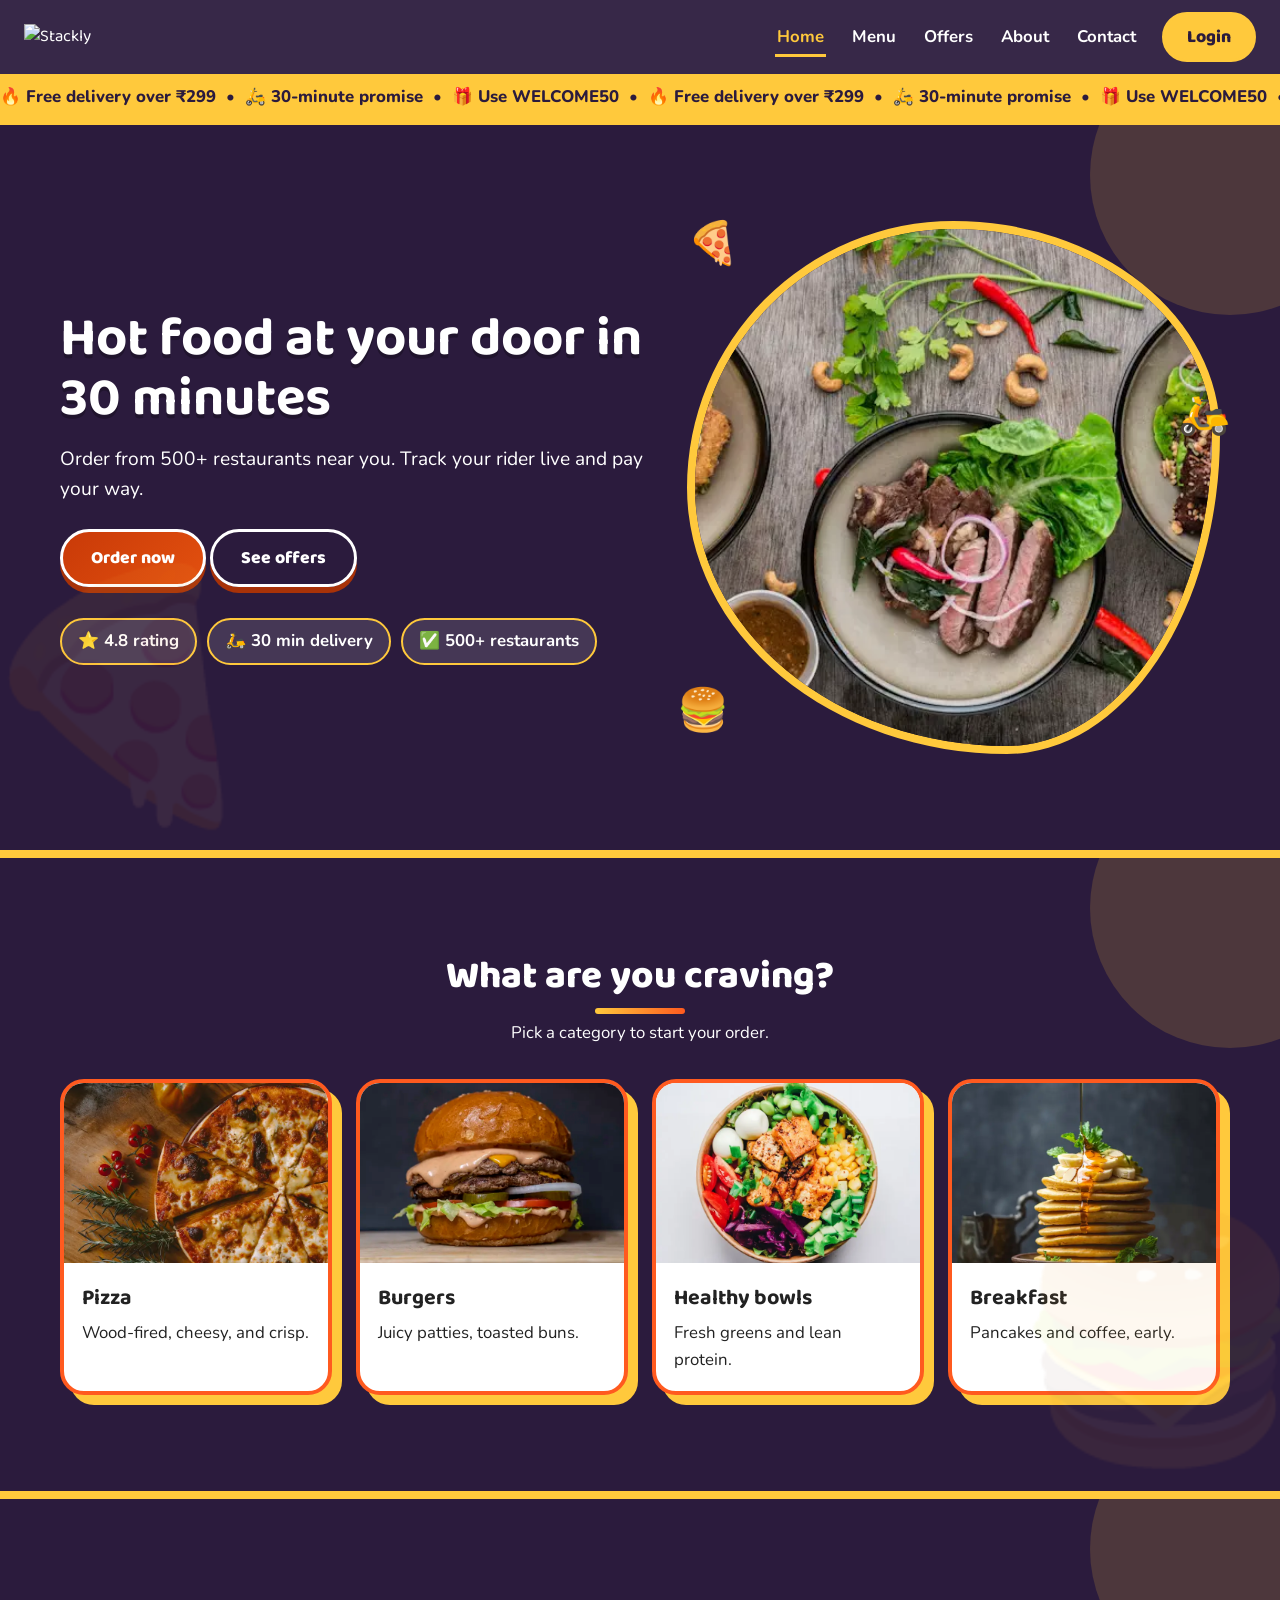
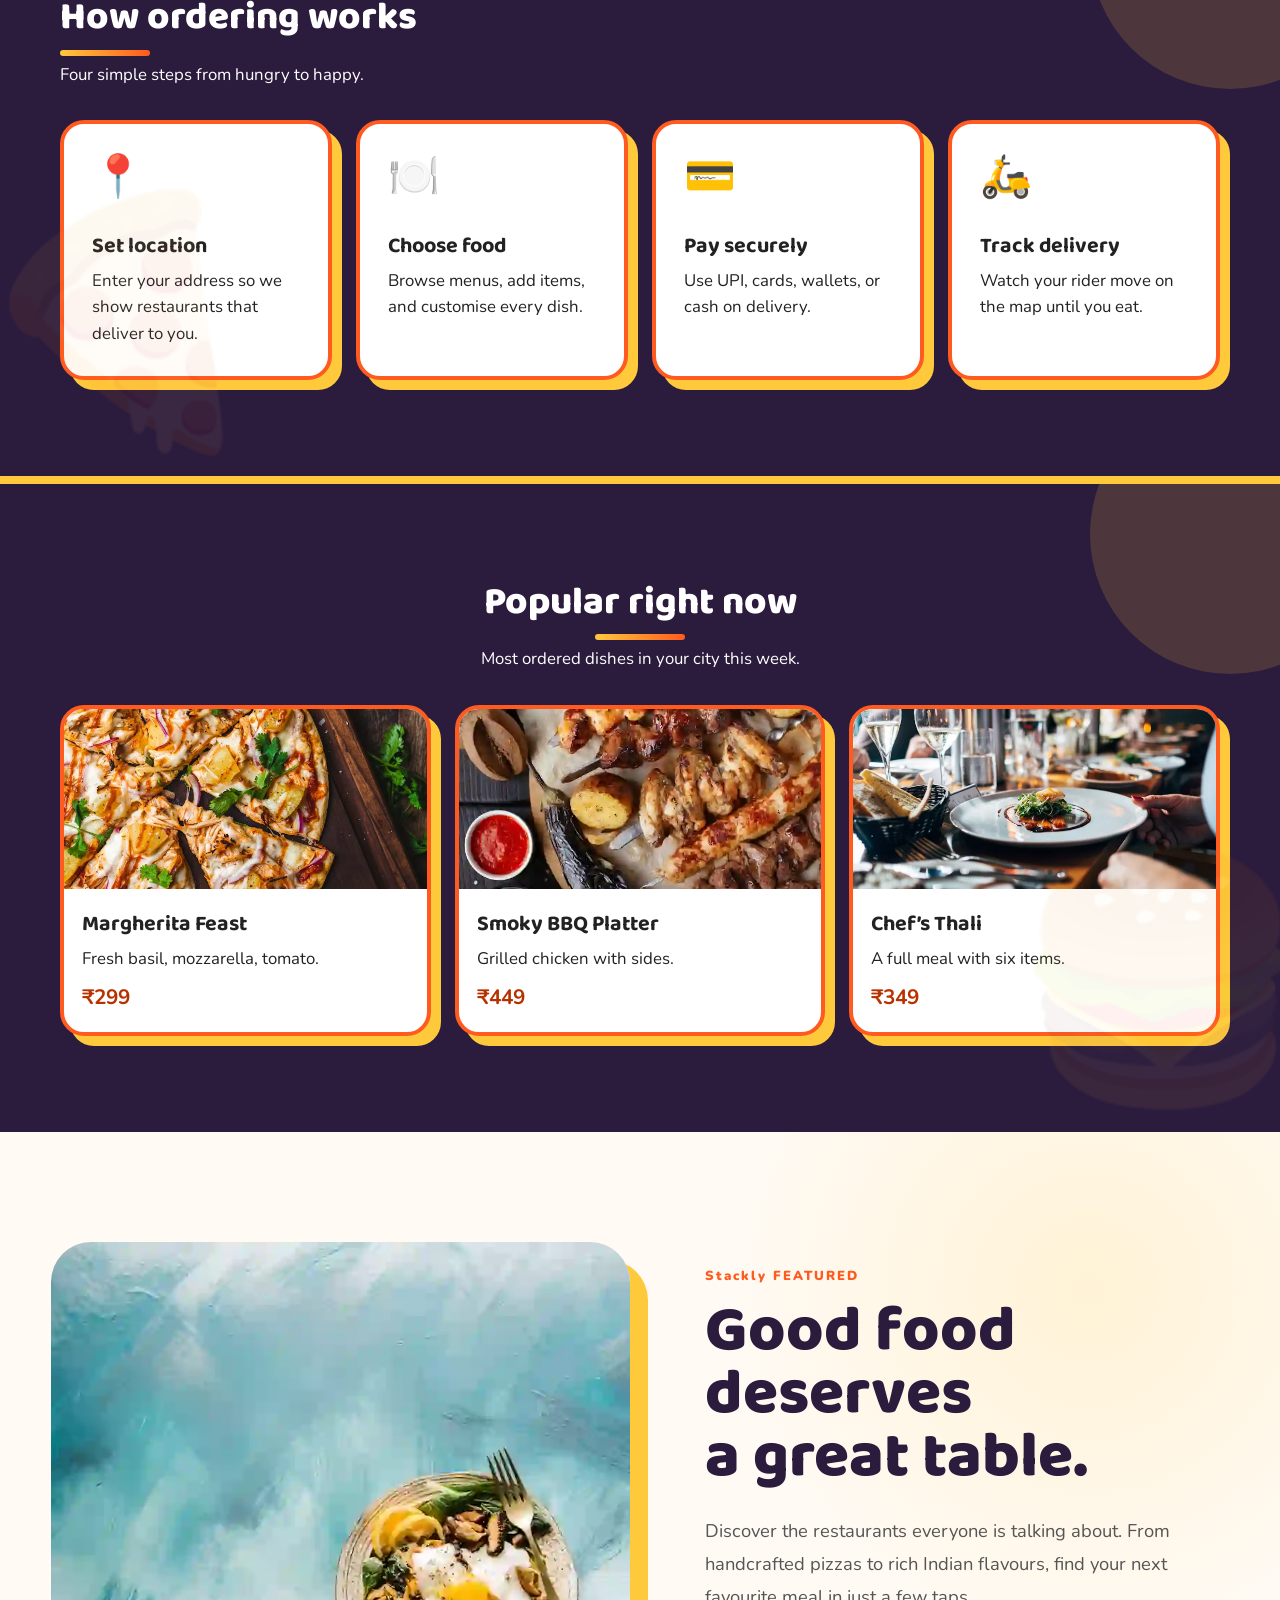
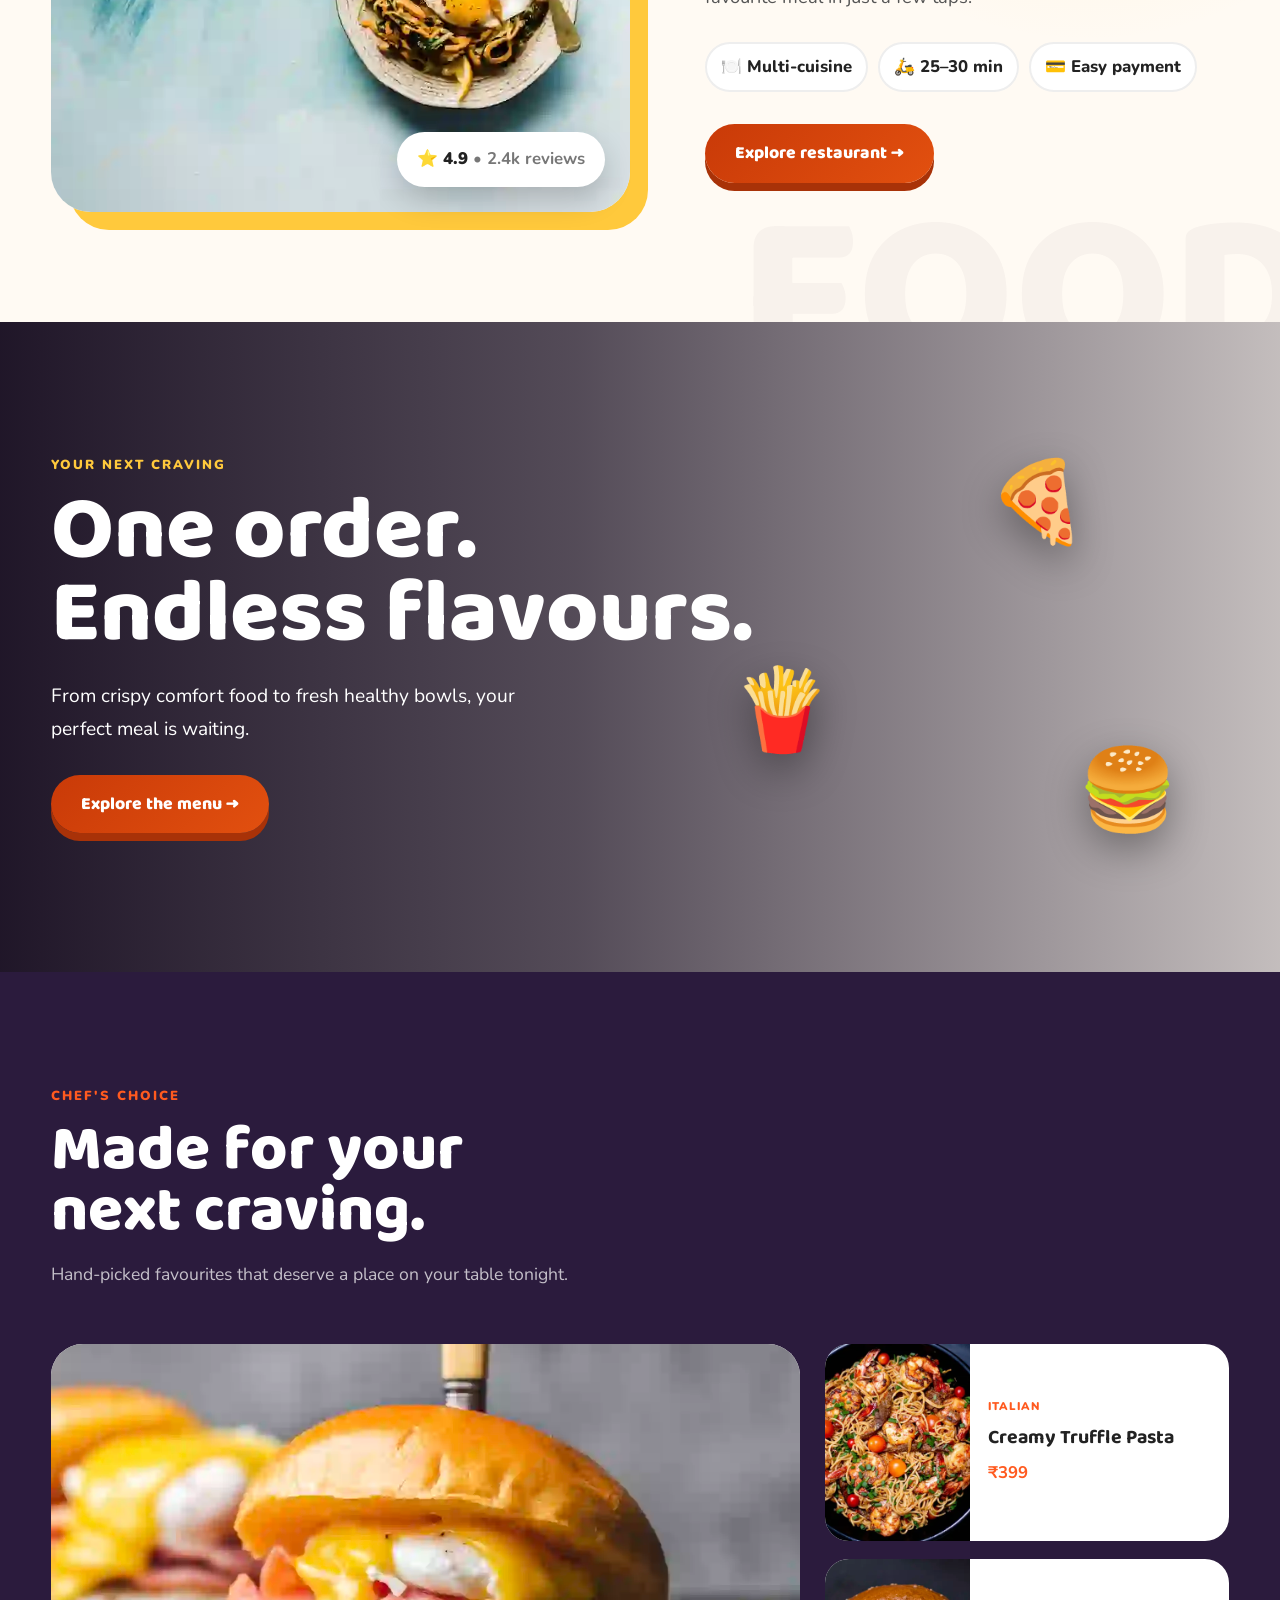
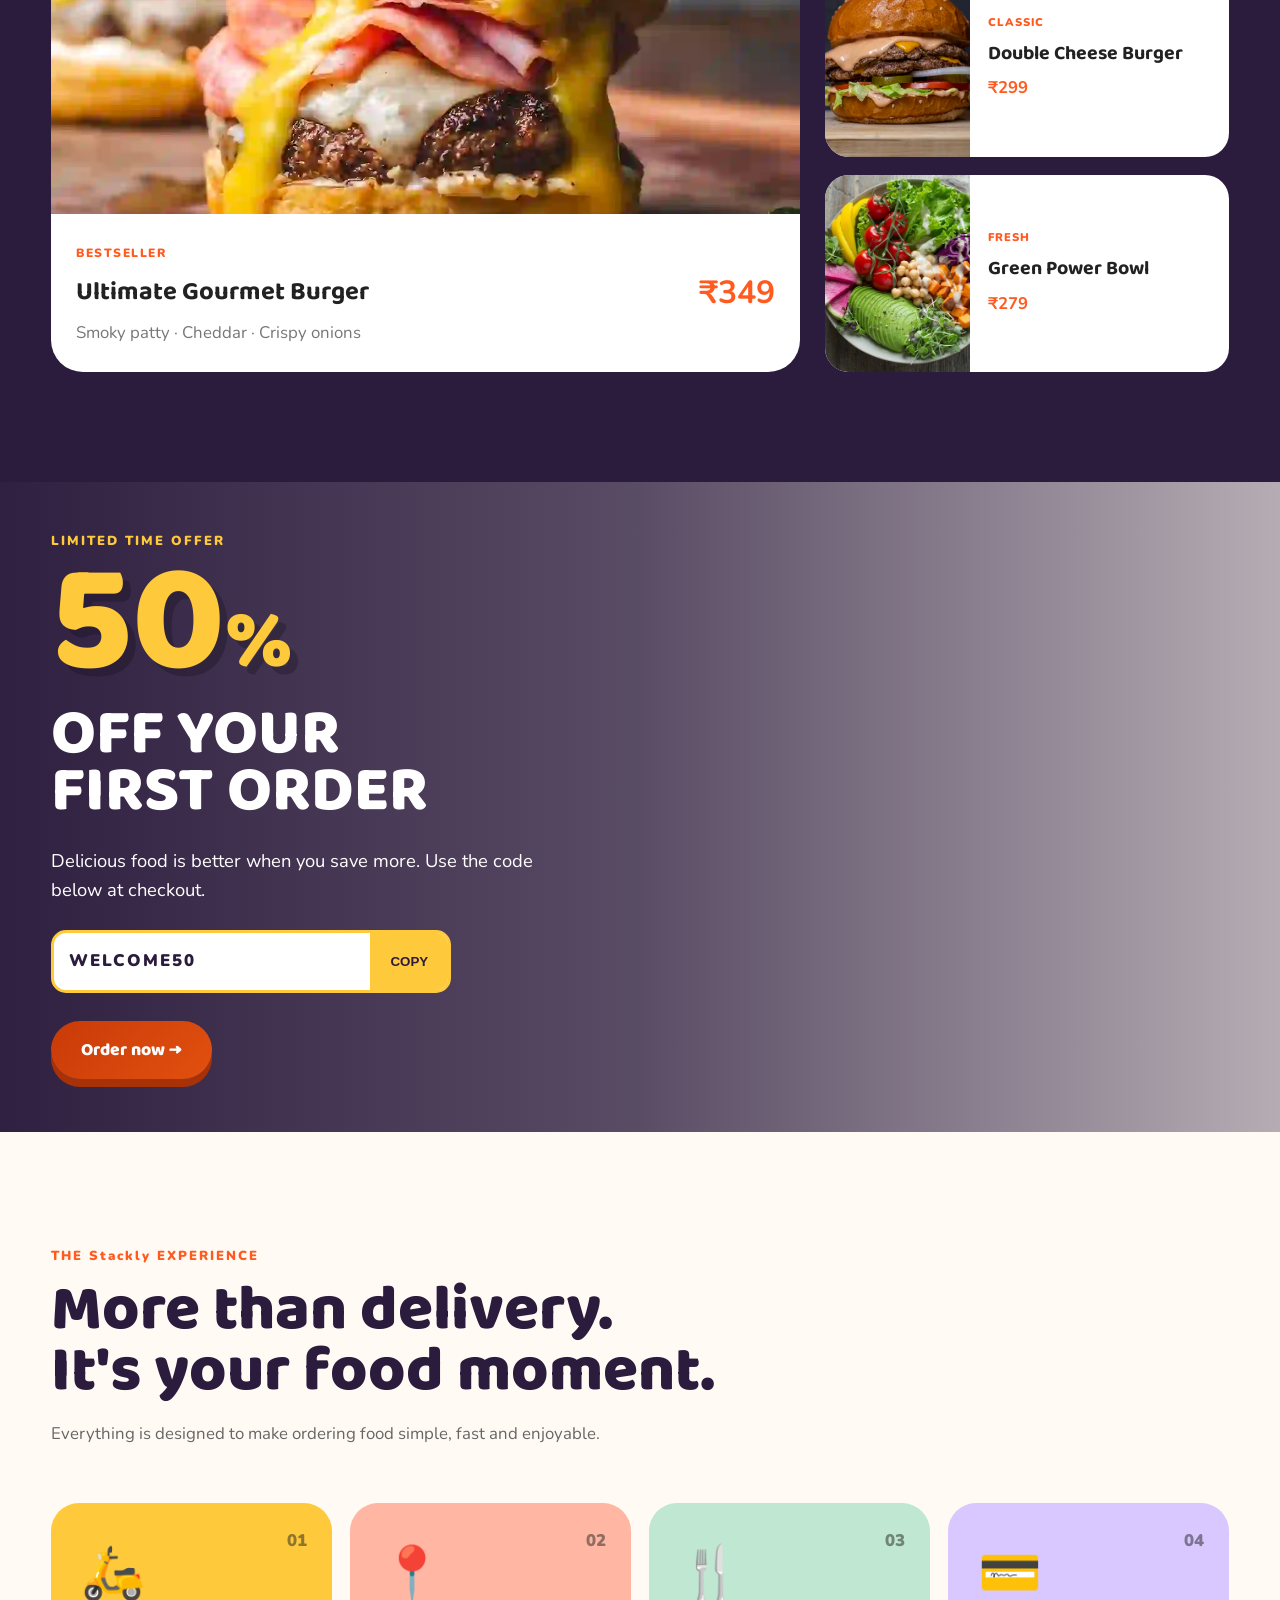
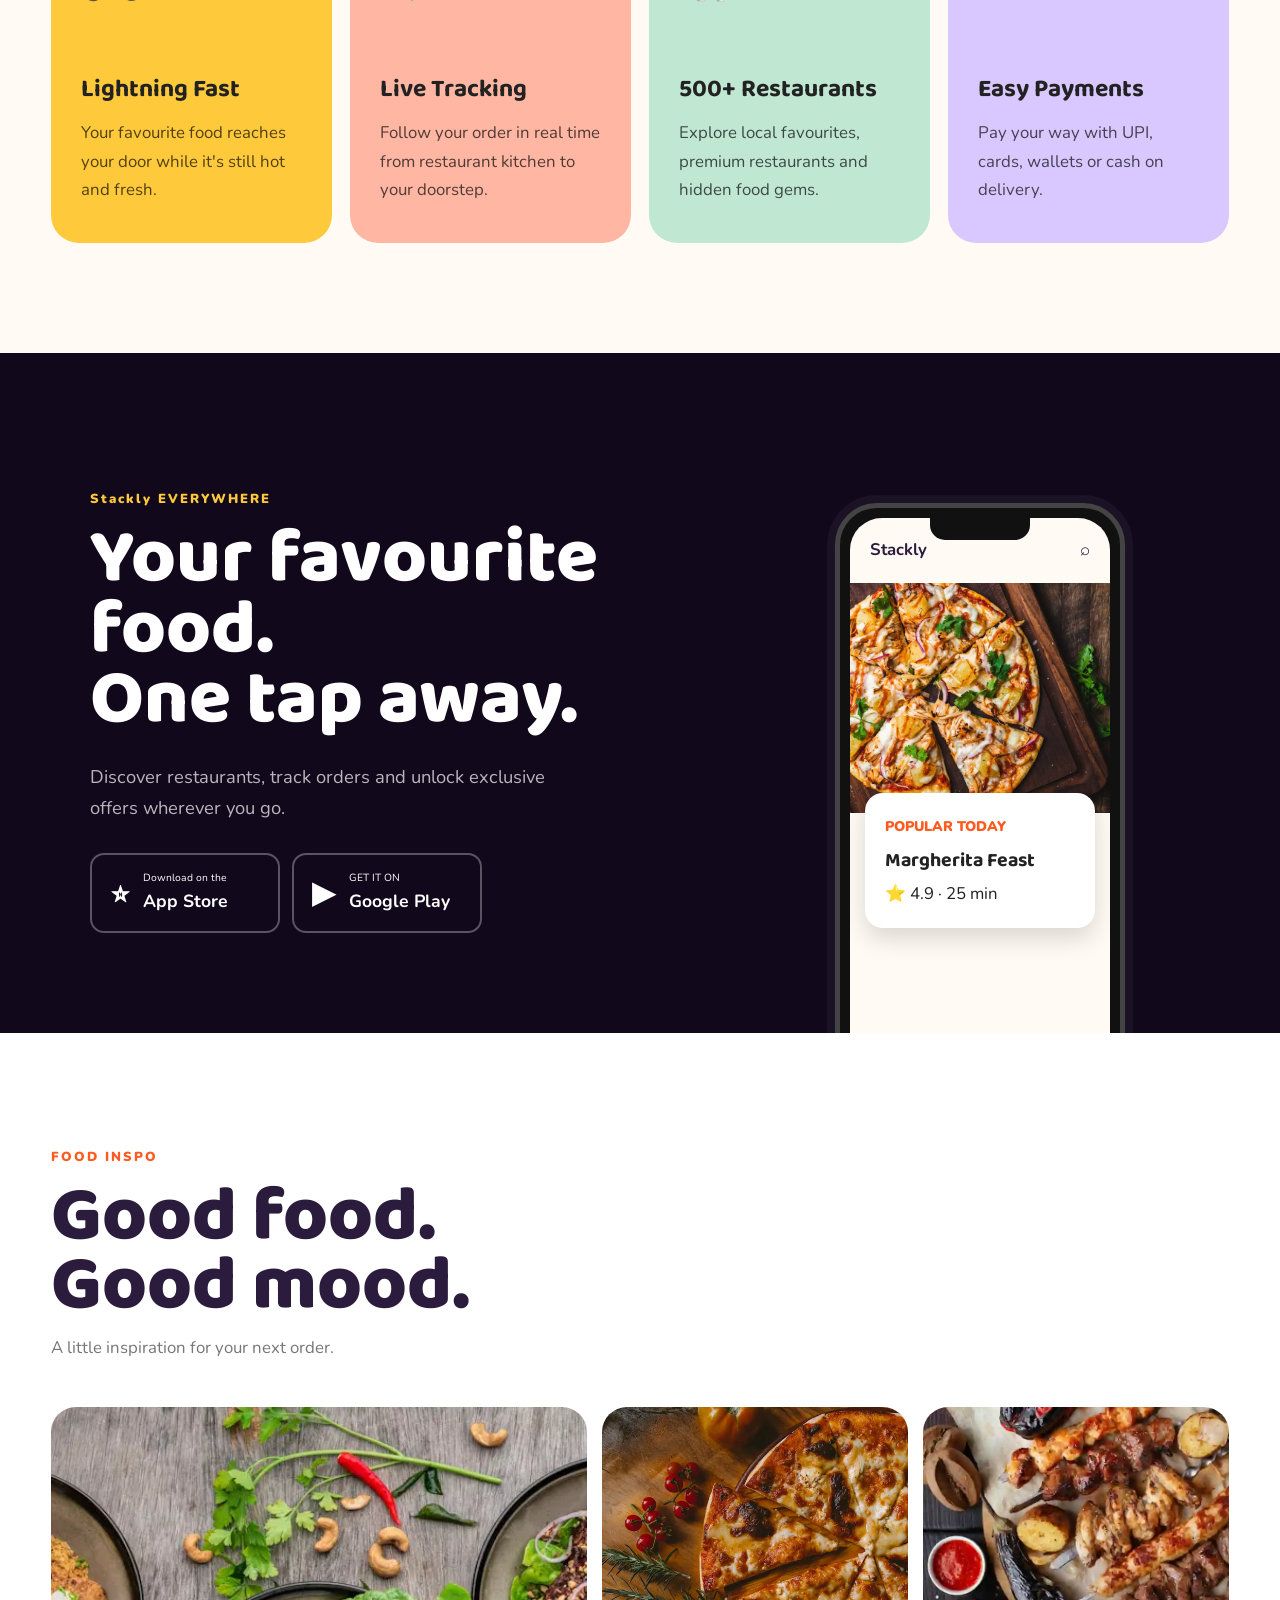
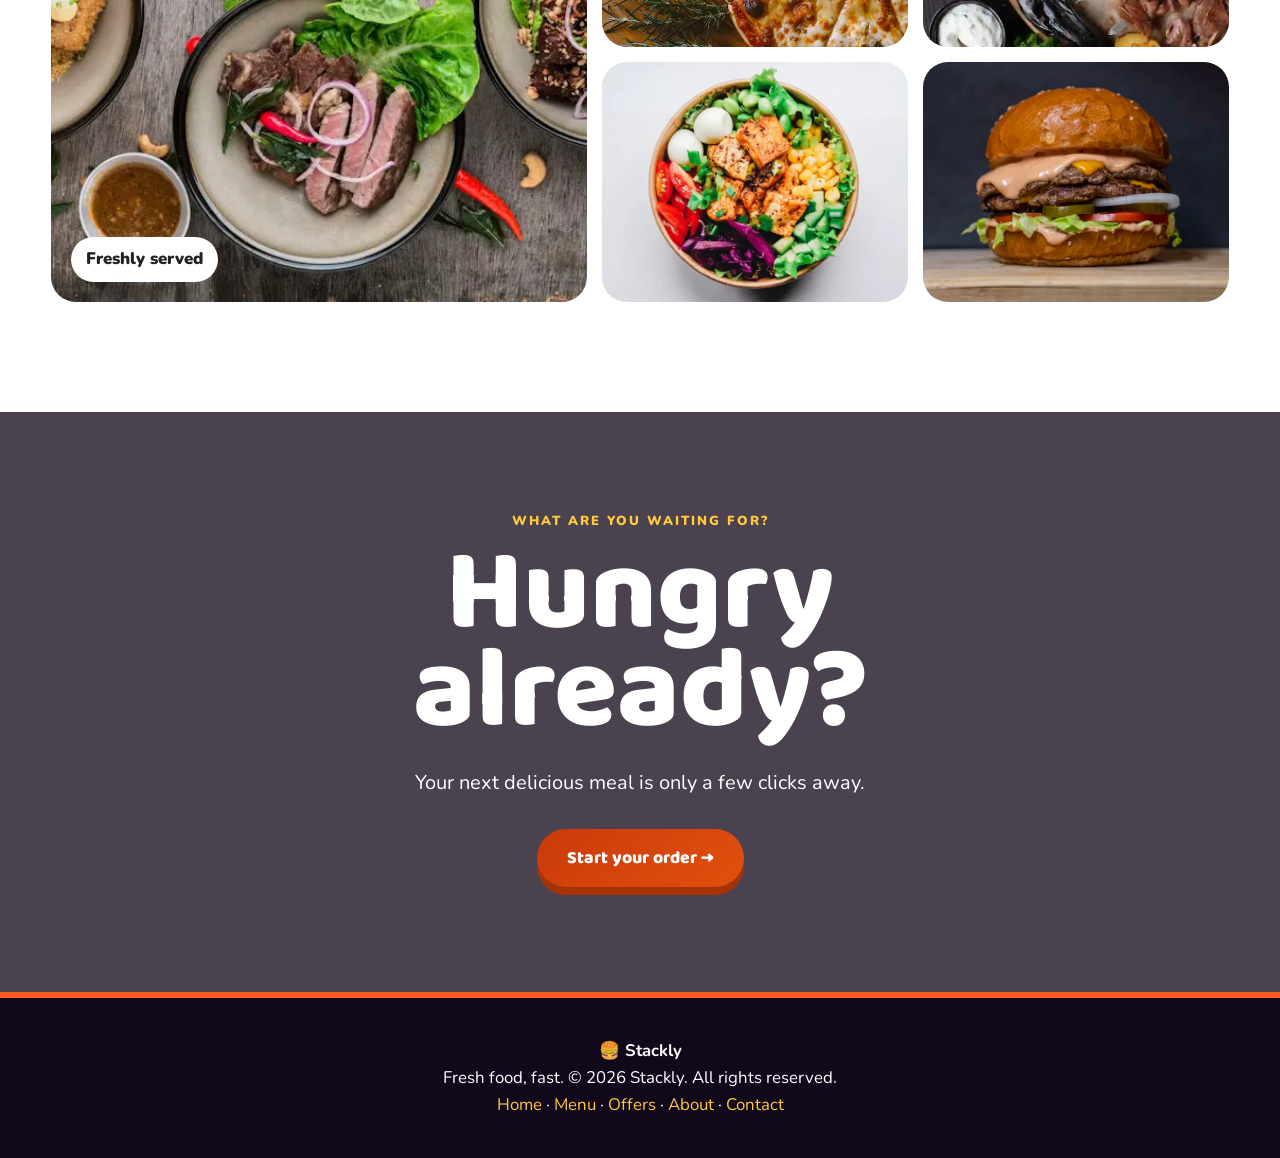
==== index.html @ 9a642a22 "first commit" ====
<!doctype html>
<html lang="en">
  <head>
    <meta charset="UTF-8" />
    <meta name="viewport" content="width=device-width,initial-scale=1" />
    <title>Stackly | Home</title>
    <link rel="preconnect" href="https://fonts.googleapis.com" />
    <link
      href="https://fonts.googleapis.com/css2?family=Baloo+2:wght@600;800&family=Nunito:wght@400;700&display=swap"
      rel="stylesheet"
    />
    <link rel="stylesheet" href="css/common.css" />
    <link rel="stylesheet" href="css/index.css" />
  </head>
  <body class="pg-index">
    <header class="hd">
      <a class="logo" href="index.html">
        <img src="images/logo.png" alt="Stackly">
      </a>
      <button class="burger" aria-label="Menu"><i></i><i></i><i></i></button>
      <nav class="nav">
        <ul>
          <li><a href="index.html" class="cur">Home</a></li>
          <li><a href="menu.html">Menu</a></li>
          <li><a href="offers.html">Offers</a></li>
          <li><a href="about.html">About</a></li>
          <li><a href="contact.html">Contact</a></li>
          <li><button class="btn lg" id="loginBtn">Login</button></li>
        </ul>
      </nav>
    </header>
    <div class="marq">
      <div>
        🔥 Free delivery over ₹299 &nbsp;•&nbsp; 🛵 30-minute promise
        &nbsp;•&nbsp; 🎁 Use WELCOME50 &nbsp;•&nbsp; 🔥 Free delivery over ₹299
        &nbsp;•&nbsp; 🛵 30-minute promise &nbsp;•&nbsp; 🎁 Use WELCOME50
        &nbsp;•&nbsp;
      </div>
    </div>
    <main>
      <section class="s s1 hero">
        <div class="wrap hg">
          <div>
            <h1 class="reveal">Hot food at your door in 30 minutes</h1>
            <p class="reveal">
              Order from 500+ restaurants near you. Track your rider live and
              pay your way.
            </p>
            <a class="btn" href="error.html">Order now</a>
            <a class="btn ghost" href="error.html">See offers</a>
            <div class="chips">
              <span>⭐ 4.8 rating</span><span>🛵 30 min delivery</span
              ><span>✅ 500+ restaurants</span>
            </div>
          </div>
          <div class="himg">
            <img
              src="images/food1.webp"
              alt="hero food"
            /><span class="fl f1">🍕</span><span class="fl f2">🍔</span
            ><span class="fl f3">🛵</span>
          </div>
        </div>
      </section>
      <section class="s s2">
        <div class="wrap">
          <h2 class="reveal">What are you craving?</h2>
          <p class="sub reveal">Pick a category to start your order.</p>
          <div class="grid">
            <article class="card reveal">
              <img
                src="images/food2.webp"
                alt="Pizza"
                loading="lazy"
              />
              <div class="cb">
                <h3>Pizza</h3>
                <p>Wood-fired, cheesy, and crisp.</p>
              </div>
            </article>
            <article class="card reveal">
              <img
                src="images/food3.webp"
                alt="Burgers"
                loading="lazy"
              />
              <div class="cb">
                <h3>Burgers</h3>
                <p>Juicy patties, toasted buns.</p>
              </div>
            </article>
            <article class="card reveal">
              <img
                src="images/food4.webp"
                alt="Healthy bowls"
                loading="lazy"
              />
              <div class="cb">
                <h3>Healthy bowls</h3>
                <p>Fresh greens and lean protein.</p>
              </div>
            </article>
            <article class="card reveal">
              <img
                src="images/food5.webp"
                alt="Breakfast"
                loading="lazy"
              />
              <div class="cb">
                <h3>Breakfast</h3>
                <p>Pancakes and coffee, early.</p>
              </div>
            </article>
          </div>
        </div>
      </section>
      <section class="s s3">
        <div class="wrap">
          <h2 class="reveal">How ordering works</h2>
          <p class="sub reveal">Four simple steps from hungry to happy.</p>
          <div class="grid">
            <article class="card tc reveal">
              <div class="ic">📍</div>
              <div class="cb">
                <h3>Set location</h3>
                <p>
                  Enter your address so we show restaurants that deliver to you.
                </p>
              </div>
            </article>
            <article class="card tc reveal">
              <div class="ic">🍽️</div>
              <div class="cb">
                <h3>Choose food</h3>
                <p>Browse menus, add items, and customise every dish.</p>
              </div>
            </article>
            <article class="card tc reveal">
              <div class="ic">💳</div>
              <div class="cb">
                <h3>Pay securely</h3>
                <p>Use UPI, cards, wallets, or cash on delivery.</p>
              </div>
            </article>
            <article class="card tc reveal">
              <div class="ic">🛵</div>
              <div class="cb">
                <h3>Track delivery</h3>
                <p>Watch your rider move on the map until you eat.</p>
              </div>
            </article>
          </div>
        </div>
      </section>
      <section class="s s4">
        <div class="wrap">
          <h2 class="reveal">Popular right now</h2>
          <p class="sub reveal">Most ordered dishes in your city this week.</p>
          <div class="grid">
            <article class="card reveal">
              <img
                src="images/food6.webp"
                alt="Margherita Feast"
                loading="lazy"
              />
              <div class="cb">
                <h3>Margherita Feast</h3>
                <p>Fresh basil, mozzarella, tomato.</p>
                <b class="pr">₹299</b>
              </div>
            </article>
            <article class="card reveal">
              <img
                src="images/food7.webp"
                alt="Smoky BBQ Platter"
                loading="lazy"
              />
              <div class="cb">
                <h3>Smoky BBQ Platter</h3>
                <p>Grilled chicken with sides.</p>
                <b class="pr">₹449</b>
              </div>
            </article>
            <article class="card reveal">
              <img
                src="images/food8.webp"
                alt="Chef’s Thali"
                loading="lazy"
              />
              <div class="cb">
                <h3>Chef’s Thali</h3>
                <p>A full meal with six items.</p>
                <b class="pr">₹349</b>
              </div>
            </article>
          </div>
        </div>
      </section>
      <!-- <section class="s s5">
        <div class="wrap">
          <h2 class="reveal">Numbers we are proud of</h2>
          <p class="sub reveal">Growing every day because of you.</p>
          <div class="stats">
            <div><b data-n="50000">0</b><span>Happy customers</span></div>
            <div><b data-n="500">0</b><span>Partner restaurants</span></div>
            <div><b data-n="1200">0</b><span>Riders on the road</span></div>
            <div><b data-n="28">0</b><span>Average minutes</span></div>
          </div>
        </div>
      </section>
      <section class="s s6">
        <div class="wrap">
          <h2 class="reveal">What customers say</h2>
          <p class="sub reveal">Real words from real orders.</p>
          <div class="grid">
            <article class="card tc reveal">
              <div class="ic">⭐⭐⭐⭐⭐</div>
              <div class="cb">
                <h3>Priya, Coimbatore</h3>
                <p>Arrived hot and early. The tracking was spot on.</p>
              </div>
            </article>
            <article class="card tc reveal">
              <div class="ic">⭐⭐⭐⭐⭐</div>
              <div class="cb">
                <h3>Arun, Chennai</h3>
                <p>Best offers and a huge choice of restaurants.</p>
              </div>
            </article>
            <article class="card tc reveal">
              <div class="ic">⭐⭐⭐⭐</div>
              <div class="cb">
                <h3>Meena, Madurai</h3>
                <p>Easy to use, and support answered in minutes.</p>
              </div>
            </article>
          </div>
        </div>
      </section> -->

<!-- =========================================================
     PREMIUM SECTION 7 — FEATURED RESTAURANT
========================================================= -->
<section class="premium-feature">
  <div class="premium-wrap">
    <div class="feature-image reveal">
      <img
        src="images/food9.webp"
        alt="Premium restaurant food"
      />

      <div class="feature-rating">
        ⭐ 4.9 <span>• 2.4k reviews</span>
      </div>
    </div>

    <div class="feature-content reveal">
      <span class="eyebrow">Stackly FEATURED</span>

      <h2>Good food deserves<br />a great table.</h2>

      <p>
        Discover the restaurants everyone is talking about. From
        handcrafted pizzas to rich Indian flavours, find your next
        favourite meal in just a few taps.
      </p>

      <div class="feature-info">
        <span>🍽️ Multi-cuisine</span>
        <span>🛵 25–30 min</span>
        <span>💳 Easy payment</span>
      </div>

      <a href="error.html" class="btn premium-btn">
        Explore restaurant →
      </a>
    </div>
  </div>
</section>


<!-- =========================================================
     PREMIUM SECTION 8 — CRAVING BANNER
========================================================= -->
<section class="craving-section">
  <div class="craving-overlay"></div>

  <div class="craving-content reveal">
    <span class="eyebrow light">YOUR NEXT CRAVING</span>

    <h2>One order.<br />Endless flavours.</h2>

    <p>
      From crispy comfort food to fresh healthy bowls,
      your perfect meal is waiting.
    </p>

    <a href="error.html" class="btn premium-btn">
      Explore the menu →
    </a>
  </div>

  <div class="floating-food food-a">🍕</div>
  <div class="floating-food food-b">🍔</div>
  <div class="floating-food food-c">🍟</div>
</section>


<!-- =========================================================
     PREMIUM SECTION 9 — CHEF'S CHOICE
========================================================= -->
<section class="chef-section">
  <div class="premium-wrap">

    <div class="chef-heading reveal">
      <span class="eyebrow">CHEF'S CHOICE</span>

      <h2>Made for your<br />next craving.</h2>

      <p>
        Hand-picked favourites that deserve a place
        on your table tonight.
      </p>
    </div>

    <div class="chef-layout">

      <article class="chef-main reveal">
        <div class="chef-image">
          <img
            src="images/food10.webp"
            alt="Gourmet burger"
          />
        </div>

        <div class="chef-details">
          <div>
            <span class="dish-tag">BESTSELLER</span>
            <h3>Ultimate Gourmet Burger</h3>
            <p>Smoky patty · Cheddar · Crispy onions</p>
          </div>

          <strong>₹349</strong>
        </div>
      </article>


      <div class="chef-side">

        <article class="mini-dish reveal">
          <img
            src="images/food11.webp"
            alt="Pasta"
          />

          <div>
            <span>ITALIAN</span>
            <h3>Creamy Truffle Pasta</h3>
            <strong>₹399</strong>
          </div>
        </article>


        <article class="mini-dish reveal">
          <img
            src="images/food3.webp"
            alt="Burger"
          />

          <div>
            <span>CLASSIC</span>
            <h3>Double Cheese Burger</h3>
            <strong>₹299</strong>
          </div>
        </article>


        <article class="mini-dish reveal">
          <img
            src="images/food13.webp"
            alt="Healthy bowl"
          />

          <div>
            <span>FRESH</span>
            <h3>Green Power Bowl</h3>
            <strong>₹279</strong>
          </div>
        </article>

      </div>
    </div>
  </div>
</section>


<!-- =========================================================
     PREMIUM SECTION 10 — SPECIAL OFFER
========================================================= -->
<section class="offer-banner">

  <div class="offer-bg"></div>

  <div class="offer-content reveal">

    <span class="eyebrow light">LIMITED TIME OFFER</span>

    <div class="offer-number">
      50<span>%</span>
    </div>

    <h2>OFF YOUR<br />FIRST ORDER</h2>

    <p>
      Delicious food is better when you save more.
      Use the code below at checkout.
    </p>

    <div class="promo-code">
      <span>WELCOME50</span>
      <button onclick="navigator.clipboard.writeText('WELCOME50')">
        COPY
      </button>
    </div>

    <a href="error.html" class="btn premium-btn">
      Order now →
    </a>

  </div>

</section>


<!-- =========================================================
     PREMIUM SECTION 11 — Stackly EXPERIENCE
========================================================= -->
<section class="experience-section">
  <div class="premium-wrap">

    <div class="experience-heading reveal">
      <span class="eyebrow">THE Stackly EXPERIENCE</span>

      <h2>More than delivery.<br />It's your food moment.</h2>

      <p>
        Everything is designed to make ordering food
        simple, fast and enjoyable.
      </p>
    </div>


    <div class="experience-grid">

      <article class="experience-card exp-one reveal">
        <div class="experience-icon">🛵</div>

        <span>01</span>

        <h3>Lightning Fast</h3>

        <p>
          Your favourite food reaches your door
          while it's still hot and fresh.
        </p>
      </article>


      <article class="experience-card exp-two reveal">
        <div class="experience-icon">📍</div>

        <span>02</span>

        <h3>Live Tracking</h3>

        <p>
          Follow your order in real time from
          restaurant kitchen to your doorstep.
        </p>
      </article>


      <article class="experience-card exp-three reveal">
        <div class="experience-icon">🍴</div>

        <span>03</span>

        <h3>500+ Restaurants</h3>

        <p>
          Explore local favourites, premium restaurants
          and hidden food gems.
        </p>
      </article>


      <article class="experience-card exp-four reveal">
        <div class="experience-icon">💳</div>

        <span>04</span>

        <h3>Easy Payments</h3>

        <p>
          Pay your way with UPI, cards, wallets
          or cash on delivery.
        </p>
      </article>

    </div>
  </div>
</section>


<!-- =========================================================
     PREMIUM SECTION 12 — APP PROMOTION
========================================================= -->
<section class="app-section">

  <div class="app-wrap">

    <div class="app-content reveal">

      <span class="eyebrow light">Stackly EVERYWHERE</span>

      <h2>Your favourite food.<br />One tap away.</h2>

      <p>
        Discover restaurants, track orders and unlock
        exclusive offers wherever you go.
      </p>

      <div class="app-buttons">

        <a href="#" class="app-btn">
          <span></span>
          <div>
            <small>Download on the</small>
            <b>App Store</b>
          </div>
        </a>

        <a href="#" class="app-btn">
          <span>▶</span>
          <div>
            <small>GET IT ON</small>
            <b>Google Play</b>
          </div>
        </a>

      </div>

    </div>


    <div class="phone-area reveal">

      <div class="phone">

        <div class="phone-top"></div>

        <div class="phone-screen">

          <div class="phone-header">
            <b>Stackly</b>
            <span>⌕</span>
          </div>

          <img
            src="images/food6.webp"
            alt="Food delivery app"
          />

          <div class="phone-card">
            <small>POPULAR TODAY</small>
            <h3>Margherita Feast</h3>
            <span>⭐ 4.9 · 25 min</span>
          </div>

        </div>

      </div>

    </div>

  </div>

</section>


<!-- =========================================================
     PREMIUM SECTION 13 — FOOD GALLERY
========================================================= -->
<section class="gallery-section">

  <div class="premium-wrap">

    <div class="gallery-heading reveal">
      <span class="eyebrow">FOOD INSPO</span>

      <h2>Good food.<br />Good mood.</h2>

      <p>
        A little inspiration for your next order.
      </p>
    </div>


    <div class="food-gallery">

      <div class="gallery-item gallery-large reveal">
        <img
          src="images/food1.webp"
          alt="Food table"
        />
        <span>Freshly served</span>
      </div>

      <div class="gallery-item reveal">
        <img
          src="images/food2.webp"
          alt="Pizza"
        />
      </div>

      <div class="gallery-item reveal">
        <img
          src="images/food7.webp"
          alt="BBQ"
        />
      </div>

      <div class="gallery-item reveal">
        <img
          src="images/food4.webp"
          alt="Healthy food"
        />
      </div>

      <div class="gallery-item reveal">
        <img
          src="images/food3.webp"
          alt="Burger"
        />
      </div>

    </div>

  </div>

</section>


<!-- =========================================================
     PREMIUM SECTION 14 — FINAL CTA
========================================================= -->
<section class="final-cta">

  <div class="final-overlay"></div>

  <div class="final-content reveal">

    <span class="eyebrow light">WHAT ARE YOU WAITING FOR?</span>

    <h2>Hungry already?</h2>

    <p>
      Your next delicious meal is only a few clicks away.
    </p>

    <a href="error.html" class="btn premium-btn">
      Start your order →
    </a>

  </div>

</section>


    </main>
    <footer class="ft">
      <b>🍔 Stackly</b>
      <p>Fresh food, fast. © 2026 Stackly. All rights reserved.</p>
      <p>
        <a href="index.html">Home</a> · <a href="menu.html">Menu</a> ·
        <a href="offers.html">Offers</a> · <a href="about.html">About</a> ·
        <a href="contact.html">Contact</a>
      </p>
    </footer>
    <div class="modal" id="lm">
      <div class="box">
        <button class="x" aria-label="Close">✕</button>
        <h2>Welcome back</h2>
        <div class="roles">
          <button class="on" data-r="Customer">🍽️ Customer</button
          ><button data-r="Restaurant Owner">🏪 Restaurant Owner</button>
        </div>
        <form onsubmit="return false;">
          <input type="email" placeholder="Email" required /><input
            type="password"
            placeholder="Password"
            required
          /><button class="btn">Login as <span id="rn">Customer</span></button>
        </form>
      </div>
    </div>
    <script src="js/common.js"></script>
    <script src="js/index.js"></script>
  </body>
</html>
---- css/common.css ----
:root {
  --o: #ff5a1f;
  --p: #2b1b3d;
  --y: #ffc93c;
}
* {
  box-sizing: border-box;
  margin: 0;
  padding: 0;
}
html {
  scroll-behavior: smooth;
}
body {
  font:
    400 1.05rem/1.6 Nunito,
    sans-serif;
  background: #fffaf3;
  color: #222;
  overflow-x: hidden;
}
h1,
h2,
h3,
.logo,
.btn {
  font-family: "Baloo 2", sans-serif;
}
a {
  color: inherit;
  text-decoration: none;
}
img {
  max-width: 100%;
  display: block;
}
.wrap {
  max-width: 1150px;
  margin: auto;
  padding: 0 20px;
}
.hd {
  position: sticky;
  top: 0;
  z-index: 50;
  display: flex;
  justify-content: space-between;
  align-items: center;
  padding: 12px 24px;
  background: var(--p);
  color: #fff;
  border-bottom: 4px solid var(--y);
}

/* ================================
   FOODRUSH NAV LOGO IMAGE
================================ */

.logo {
  display: flex;
  align-items: center;
  text-decoration: none;
}

.logo img {
  width: 180px;
  height: auto;
  display: block;
  object-fit: contain;
}

@media (max-width: 760px) {
  .logo img {
    width: 145px;
  }
}

.nav ul {
  display: flex;
  gap: 24px;
  list-style: none;
  align-items: center;
}
.nav a {
  font-weight: 700;
  padding: 6px 2px;
  border-bottom: 3px solid transparent;
  transition: 0.3s;
}
.nav a:hover,
.nav a.cur {
  border-color: var(--y);
  color: var(--y);
}
.btn {
  display: inline-block;
  padding: 12px 28px;
  background: var(--o);
  color: #fff;
  border: 3px solid #fff;
  border-radius: 50px;
  font-size: 1.1rem;
  font-weight: 800;
  cursor: pointer;
  transition: 0.3s;
  box-shadow: 0 6px 0 #a83208;
}
.btn:hover {
  transform: translateY(3px);
  box-shadow: 0 3px 0 #a83208;
}
.btn.ghost {
  background: transparent;
}
.btn.lg {
  padding: 8px 22px;
  background: var(--y);
  color: #2b1b3d;
  border-color: var(--y);
  box-shadow: none;
}
.burger {
  display: none;
  background: none;
  border: 0;
  cursor: pointer;
  z-index: 70;
}
.burger i {
  display: block;
  width: 28px;
  height: 3px;
  background: #fff;
  margin: 6px 0;
  transition: 0.4s;
}
.marq {
  background: var(--y);
  color: #2b1b3d;
  font-weight: 800;
  overflow: hidden;
  white-space: nowrap;
  padding: 6px 0;
}
.marq div {
  display: inline-block;
  animation: mq 22s linear infinite;
}
@keyframes mq {
  to {
    transform: translateX(-50%);
  }
}
.s {
  padding: 80px 0;
  color: #fff;
  background: var(--panel);
}
.s h2 {
  font: 800 2.4rem/1.2 "Baloo 2";
}
.sub {
  margin: 6px 0 32px;
  opacity: 0.95;
  max-width: 600px;
}
.hg {
  display: grid;
  grid-template-columns: 1.1fr 1fr;
  gap: 40px;
  align-items: center;
}
.hero h1 {
  font-size: 3.4rem;
  line-height: 1.1;
  margin-bottom: 14px;
}
.hero p {
  margin-bottom: 24px;
  font-size: 1.2rem;
}
.himg {
  position: relative;
}
.himg img {
  border-radius: 50% 50% 40% 60%/50% 40% 60% 50%;
  border: 8px solid var(--y);
  animation: morph 8s ease-in-out infinite;
  aspect-ratio: 1;
  object-fit: cover;
  width: 100%;
}
@keyframes morph {
  50% {
    border-radius: 40% 60% 60% 40%/60% 40% 50% 50%;
    transform: rotate(3deg);
  }
}
.fl {
  position: absolute;
  font-size: 2.6rem;
  animation: fly 3s ease-in-out infinite;
}
.f1 {
  top: -10px;
  left: 0;
}
.f2 {
  bottom: 10px;
  left: -10px;
  animation-delay: 0.8s;
}
.f3 {
  top: 30%;
  right: -10px;
  animation-delay: 1.6s;
}
@keyframes fly {
  50% {
    transform: translateY(-18px) rotate(12deg);
  }
}
.grid {
  display: grid;
  grid-template-columns: repeat(auto-fit, minmax(240px, 1fr));
  gap: 24px;
}
.card {
  overflow: hidden;
  transition:
    transform 0.4s,
    box-shadow 0.4s;
  display: flex;
  flex-direction: column;
}
.card:hover {
  transform: translateY(-8px) rotate(-1deg);
  box-shadow: 0 14px 0 rgba(0, 0, 0, 0.25);
}
.card img {
  height: 180px;
  width: 100%;
  object-fit: cover;
  background: #ccc;
}
.cb {
  padding: 18px;
}
.cb h3 {
  font-size: 1.35rem;
  margin-bottom: 4px;
}
.pr {
  display: inline-block;
  margin-top: 8px;
  font-size: 1.3rem;
}
.tc {
  padding: 10px;
}
.ic {
  font-size: 2.6rem;
  padding: 10px 18px 0;
  animation: bounce 2s infinite;
}
@keyframes bounce {
  50% {
    transform: translateY(-8px);
  }
}
@keyframes pulse {
  50% {
    transform: scale(1.06);
  }
}
.stats {
  display: grid;
  grid-template-columns: repeat(auto-fit, minmax(200px, 1fr));
  gap: 20px;
  text-align: center;
}
.stats b {
  display: block;
  font: 800 3.2rem "Baloo 2";
}
.reveal {
  opacity: 0;
  transform: translateX(-40px) scale(0.96);
  transition: 1s cubic-bezier(0.2, 0.9, 0.3, 1.2);
}
.reveal:nth-child(even) {
  transform: translateX(40px) scale(0.96);
}
.reveal.in {
  opacity: 1;
  transform: none;
}
.ft {
  background: #12081c;
  color: #fff;
  text-align: center;
  padding: 40px 20px;
  border-top: 6px solid var(--o);
}
.ft a {
  color: var(--y);
}
.modal {
  position: fixed;
  inset: 0;
  background: rgba(0, 0, 0, 0.7);
  display: grid;
  place-items: center;
  z-index: 100;
  opacity: 0;
  visibility: hidden;
  transition: 0.3s;
}
.modal.show {
  opacity: 1;
  visibility: visible;
}
.box {
  position: relative;
  background: #fff;
  color: #222;
  padding: 36px 28px;
  border-radius: 24px;
  width: min(400px, 92vw);
  border: 5px solid var(--o);
  transform: scale(0.7) rotate(-4deg);
  transition: 0.4s;
}
.modal.show .box {
  transform: none;
}
.x {
  position: absolute;
  top: 10px;
  right: 14px;
  width: 36px;
  height: 36px;
  border-radius: 50%;
  border: 0;
  background: var(--p);
  color: #fff;
  font-size: 1rem;
  cursor: pointer;
}
.box h2 {
  margin-bottom: 16px;
}
.box input {
  width: 100%;
  padding: 12px;
  margin-bottom: 12px;
  border: 3px solid var(--p);
  border-radius: 10px;
  font: inherit;
}
.roles {
  display: grid;
  grid-template-columns: 1fr 1fr;
  gap: 10px;
  margin-bottom: 16px;
}
.roles button {
  padding: 12px 6px;
  border: 3px solid var(--p);
  background: #fff;
  border-radius: 12px;
  font-weight: 700;
  cursor: pointer;
}
.roles .on {
  background: var(--p);
  color: #fff;
}
@media (max-width: 900px) {
  .burger {
    display: block;
  }
  .nav {
    position: fixed;
    top: 0;
    right: 0;
    height: 100vh;
    width: 50vw;
    background: var(--p);
    padding: 90px 20px 20px;
    transform: translateX(100%);
    transition: 0.5s cubic-bezier(0.7, 0, 0.2, 1);
    z-index: 60;
    border-left: 4px solid var(--y);
  }
  .nav.open {
    transform: none;
  }
  .nav ul {
    flex-direction: column;
    align-items: flex-start;
    gap: 20px;
  }
  .nav li {
    opacity: 0;
    transform: translateX(30px);
    transition: 0.4s;
  }
  .nav.open li {
    opacity: 1;
    transform: none;
  }
  .nav.open li:nth-child(2) {
    transition-delay: 0.15s;
  }
  .nav.open li:nth-child(3) {
    transition-delay: 0.25s;
  }
  .nav.open li:nth-child(4) {
    transition-delay: 0.35s;
  }
  .nav.open li:nth-child(5) {
    transition-delay: 0.45s;
  }
  .nav.open li:nth-child(6) {
    transition-delay: 0.55s;
  }
  .burger.open i:nth-child(1) {
    transform: translateY(9px) rotate(45deg);
  }
  .burger.open i:nth-child(2) {
    opacity: 0;
  }
  .burger.open i:nth-child(3) {
    transform: translateY(-9px) rotate(-45deg);
  }
  .hg {
    grid-template-columns: 1fr;
  }
  .hero h1 {
    font-size: 2.4rem;
  }
}
@media (prefers-reduced-motion: reduce) {
  * {
    animation: none !important;
    transition: none !important;
  }
  .reveal {
    opacity: 1;
    transform: none;
  }
}

/* UI polish */
main {
  display: block;
  padding: 0;
}
.s {
  width: 100%;
  border-radius: 0;
  border-top: 8px solid var(--y);
  position: relative;
  overflow: hidden;
}
.s:before {
  content: "";
  position: absolute;
  width: 280px;
  height: 280px;
  right: -90px;
  top: -90px;
  border-radius: 50%;
  background: rgba(255, 201, 60, 0.16);
  animation: drift 9s ease-in-out infinite;
}
@keyframes drift {
  50% {
    transform: translate(-30px, 30px) scale(1.15);
  }
}
.wrap {
  position: relative;
}
.s h2:after {
  content: "";
  display: block;
  width: 90px;
  height: 6px;
  margin-top: 8px;
  border-radius: 6px;
  background: linear-gradient(90deg, var(--y), var(--o));
  animation: grow 1.4s ease-out both;
}
@keyframes grow {
  from {
    width: 0;
  }
}
.hd {
  backdrop-filter: blur(8px);
  background: rgba(43, 27, 61, 0.94);
}
.btn {
  background: linear-gradient(135deg, #c93a08, #e2500f);
  position: relative;
  overflow: hidden;
}
.btn:after {
  content: "";
  position: absolute;
  top: 0;
  left: -70%;
  width: 40%;
  height: 100%;
  background: rgba(255, 255, 255, 0.4);
  transform: skewX(-25deg);
  animation: shine 3.5s infinite;
}
@keyframes shine {
  to {
    left: 140%;
  }
}
.btn.lg {
  background: var(--y);
}
.chips {
  display: flex;
  flex-wrap: wrap;
  gap: 10px;
  margin-top: 22px;
}
.chips span {
  padding: 8px 16px;
  border: 2px solid var(--y);
  border-radius: 50px;
  background: rgba(255, 255, 255, 0.12);
  font-weight: 700;
  animation: pulse 3s infinite;
}
.chips span:nth-child(2) {
  animation-delay: 0.5s;
}
.chips span:nth-child(3) {
  animation-delay: 1s;
}
.card {
  box-shadow: 0 8px 0 rgba(0, 0, 0, 0.28);
}
.card img {
  transition: transform 0.8s;
}
.card:hover img {
  transform: scale(1.12);
}
.card:hover {
  transform: translateY(-10px) rotate(-1deg);
}
.hero h1 {
  text-shadow: 0 4px 0 rgba(0, 0, 0, 0.25);
}
.hero {
  padding: 90px 0;
}
#bar {
  position: fixed;
  top: 0;
  left: 0;
  height: 5px;
  width: 0;
  background: linear-gradient(90deg, var(--y), var(--o));
  z-index: 200;
}
#top {
  position: fixed;
  right: 18px;
  bottom: 18px;
  width: 48px;
  height: 48px;
  border-radius: 50%;
  border: 3px solid #fff;
  background: #c93a08;
  color: #fff;
  font-size: 1.4rem;
  cursor: pointer;
  z-index: 40;
  opacity: 0;
  transform: scale(0);
  transition: 0.4s;
}
#top.on {
  opacity: 1;
  transform: scale(1);
  animation: bounce 2s infinite;
}
@media (max-width: 900px) {
  .s {
    padding: 56px 0;
  }
  .s h2 {
    font-size: 2rem;
  }
  .hero {
    padding: 56px 0;
  }
}

/* full-width layout, alternating alignment, watermark */
.s {
  padding: 96px 0;
}
.wrap {
  max-width: 1200px;
}
.s:nth-child(even) .wrap > h2,
.s:nth-child(even) .sub {
  text-align: center;
  margin-left: auto;
  margin-right: auto;
}
.s:nth-child(even) h2:after {
  margin-left: auto;
  margin-right: auto;
}
.s:after {
  position: absolute;
  font-size: 15rem;
  opacity: 0.07;
  bottom: -40px;
  left: -30px;
  animation: spin 40s linear infinite;
  pointer-events: none;
}
.s:nth-child(odd):after {
  content: "🍕";
}
.s:nth-child(even):after {
  content: "🍔";
  left: auto;
  right: -30px;
}
@keyframes spin {
  to {
    transform: rotate(360deg);
  }
}
.tabs,
.stats {
  justify-content: center;
}
.s:nth-child(even) .timer,
.s:nth-child(even) .tabs {
  justify-content: center;
}

.s .sub {
  opacity: 1;
}
.btn.lg {
  color: #2b1b3d;
}
---- css/index.css ----
body.pg-index {
  --panel: #2b1b3d;
}
.card {
  background: #fff;
  color: #222;
  border: 4px solid #ff5a1f;
  border-radius: 24px;
  box-shadow: 10px 10px 0 #ffc93c;
}
.card .pr {
  color: #b83200;
}
body .s2 .grid {
  grid-template-columns: repeat(auto-fit, minmax(200px, 1fr));
}

/* =========================================================
   PREMIUM HOMEPAGE SECTIONS
========================================================= */

.premium-wrap {
  width: min(1200px, 92%);
  margin: auto;
  position: relative;
  z-index: 2;
}

.eyebrow {
  display: inline-block;
  margin-bottom: 14px;
  color: var(--o);
  font-size: 0.82rem;
  font-weight: 900;
  letter-spacing: 2px;
}

.eyebrow.light {
  color: var(--y);
}


/* =========================================================
   FEATURED RESTAURANT
========================================================= */

.premium-feature {
  position: relative;
  padding: 110px 0;
  background:
    radial-gradient(
      circle at 85% 20%,
      rgba(255, 201, 60, 0.16),
      transparent 28%
    ),
    #fffaf3;
  color: #222;
  overflow: hidden;
}

.premium-feature:before {
  content: "FOOD";
  position: absolute;
  right: -40px;
  bottom: -90px;
  font: 900 14rem/1 "Baloo 2";
  color: rgba(43, 27, 61, 0.035);
  pointer-events: none;
}

.feature-image {
  position: relative;
}

.feature-image img {
  width: 100%;
  height: 570px;
  object-fit: cover;
  border-radius: 40px;
  box-shadow: 18px 18px 0 var(--y);
}

.feature-rating {
  position: absolute;
  right: 25px;
  bottom: 25px;
  background: #fff;
  color: #222;
  padding: 14px 20px;
  border-radius: 50px;
  font-weight: 900;
  box-shadow: 0 12px 30px rgba(0, 0, 0, 0.2);
}

.feature-rating span {
  color: #777;
  font-weight: 700;
}

.premium-wrap:has(.feature-image) {
  display: grid;
  grid-template-columns: 1.05fr 0.95fr;
  gap: 75px;
  align-items: center;
}

.feature-content h2 {
  font: 800 clamp(2.7rem, 5vw, 4.8rem)/0.98 "Baloo 2";
  color: var(--p);
  margin-bottom: 25px;
}

.feature-content p {
  max-width: 520px;
  font-size: 1.15rem;
  line-height: 1.8;
  color: #555;
  margin-bottom: 28px;
}

.feature-info {
  display: flex;
  flex-wrap: wrap;
  gap: 10px;
  margin-bottom: 32px;
}

.feature-info span {
  padding: 10px 14px;
  border-radius: 50px;
  background: #fff;
  border: 2px solid #eee;
  font-weight: 800;
}


/* =========================================================
   CRAVING SECTION
========================================================= */

.craving-section {
  min-height: 650px;
  position: relative;
  display: flex;
  align-items: center;
  overflow: hidden;

  background-image:
    url("https://images.unsplash.com/photo-1504674900247-0877df9cc836?auto=format&fit=crop&w=2000&q=85");

  background-size: cover;
  background-position: center;
  background-attachment: fixed;
}

.craving-overlay {
  position: absolute;
  inset: 0;
  background:
    linear-gradient(
      90deg,
      rgba(18, 8, 28, 0.94) 0%,
      rgba(18, 8, 28, 0.72) 45%,
      rgba(18, 8, 28, 0.25) 100%
    );
}

.craving-content {
  position: relative;
  z-index: 3;
  width: min(1200px, 92%);
  margin: auto;
  color: #fff;
}

.craving-content h2 {
  font: 800 clamp(3rem, 7vw, 6rem)/0.92 "Baloo 2";
  margin-bottom: 25px;
}

.craving-content p {
  max-width: 500px;
  font-size: 1.2rem;
  line-height: 1.7;
  margin-bottom: 30px;
}

.floating-food {
  position: absolute;
  z-index: 3;
  font-size: 5rem;
  filter: drop-shadow(0 15px 20px rgba(0, 0, 0, 0.35));
  animation: premiumFloat 4s ease-in-out infinite;
}

.food-a {
  top: 18%;
  right: 15%;
}

.food-b {
  bottom: 18%;
  right: 8%;
  animation-delay: 1s;
}

.food-c {
  top: 50%;
  right: 35%;
  animation-delay: 2s;
}

@keyframes premiumFloat {
  50% {
    transform: translateY(-25px) rotate(8deg);
  }
}


/* =========================================================
   CHEF'S CHOICE
========================================================= */

.chef-section {
  padding: 110px 0;
  background: #2b1b3d;
  color: #fff;
  overflow: hidden;
}

.chef-heading {
  margin-bottom: 55px;
}

.chef-heading h2 {
  font: 800 clamp(2.8rem, 5vw, 4.8rem)/0.95 "Baloo 2";
  margin-bottom: 18px;
}

.chef-heading p {
  max-width: 550px;
  color: rgba(255,255,255,0.72);
  font-size: 1.1rem;
}

.chef-layout {
  display: grid;
  grid-template-columns: 1.3fr 0.7fr;
  gap: 25px;
}

.chef-main {
  overflow: hidden;
  border-radius: 32px;
  background: #fff;
  color: #222;
}

.chef-image {
  height: 470px;
  overflow: hidden;
}

.chef-image img {
  width: 100%;
  height: 100%;
  object-fit: cover;
  transition: 0.8s;
}

.chef-main:hover .chef-image img {
  transform: scale(1.08);
}

.chef-details {
  min-height: 145px;
  padding: 25px;
  display: flex;
  justify-content: space-between;
  align-items: center;
  gap: 20px;
}

.chef-details h3 {
  font-size: 1.6rem;
  margin: 7px 0;
}

.chef-details p {
  color: #777;
}

.chef-details strong {
  font-size: 2rem;
  color: var(--o);
  white-space: nowrap;
}

.dish-tag {
  color: var(--o);
  font-size: 0.75rem;
  font-weight: 900;
  letter-spacing: 1.5px;
}

.chef-side {
  display: flex;
  flex-direction: column;
  gap: 18px;
}

.mini-dish {
  flex: 1;
  display: grid;
  grid-template-columns: 145px 1fr;
  background: #fff;
  color: #222;
  border-radius: 24px;
  overflow: hidden;
  transition: 0.4s;
}

.mini-dish:hover {
  transform: translateX(-8px);
}

.mini-dish img {
  width: 145px;
  height: 100%;
  min-height: 145px;
  object-fit: cover;
}

.mini-dish > div {
  padding: 18px;
  display: flex;
  flex-direction: column;
  justify-content: center;
}

.mini-dish span {
  font-size: 0.7rem;
  color: var(--o);
  font-weight: 900;
  letter-spacing: 1px;
}

.mini-dish h3 {
  margin: 6px 0;
}

.mini-dish strong {
  color: var(--o);
}


/* =========================================================
   SPECIAL OFFER
========================================================= */

.offer-banner {
  min-height: 650px;
  position: relative;
  display: flex;
  align-items: center;
  overflow: hidden;
  color: #fff;
}

.offer-bg {
  position: absolute;
  inset: 0;

  background-image:
    url("https://images.unsplash.com/photo-1547592180-85f173990554?auto=format&fit=crop&w=2000&q=85");

  background-size: cover;
  background-position: center;
}

.offer-bg:after {
  content: "";
  position: absolute;
  inset: 0;
  background:
    linear-gradient(
      90deg,
      rgba(43, 27, 61, 0.98),
      rgba(43, 27, 61, 0.78),
      rgba(43, 27, 61, 0.35)
    );
}

.offer-content {
  position: relative;
  z-index: 2;
  width: min(1200px, 92%);
  margin: auto;
}

.offer-number {
  font: 900 clamp(5rem, 12vw, 10rem)/0.75 "Baloo 2";
  color: var(--y);
  text-shadow: 8px 8px 0 rgba(0,0,0,0.2);
}

.offer-number span {
  font-size: 0.55em;
}

.offer-content h2 {
  font: 800 clamp(2.5rem, 5vw, 5rem)/0.9 "Baloo 2";
  margin: 25px 0;
}

.offer-content p {
  max-width: 500px;
  font-size: 1.15rem;
  margin-bottom: 25px;
}

.promo-code {
  display: flex;
  width: min(400px, 100%);
  margin-bottom: 28px;
  background: #fff;
  border: 3px solid var(--y);
  border-radius: 15px;
  overflow: hidden;
}

.promo-code span {
  flex: 1;
  padding: 15px;
  color: var(--p);
  font-weight: 900;
  letter-spacing: 2px;
}

.promo-code button {
  padding: 15px 20px;
  border: 0;
  background: var(--y);
  color: var(--p);
  font-weight: 900;
  cursor: pointer;
}


/* =========================================================
   EXPERIENCE
========================================================= */

.experience-section {
  padding: 110px 0;
  background: #fffaf3;
  color: #222;
}

.experience-heading {
  margin-bottom: 55px;
}

.experience-heading h2 {
  color: var(--p);
  font: 800 clamp(2.8rem, 5vw, 4.8rem)/0.95 "Baloo 2";
  margin-bottom: 18px;
}

.experience-heading p {
  color: #666;
  max-width: 560px;
}

.experience-grid {
  display: grid;
  grid-template-columns: repeat(4, 1fr);
  gap: 18px;
}

.experience-card {
  min-height: 340px;
  padding: 30px;
  border-radius: 28px;
  position: relative;
  overflow: hidden;
  transition: 0.45s;
}

.experience-card:hover {
  transform: translateY(-12px);
}

.exp-one {
  background: #ffc93c;
}

.exp-two {
  background: #ffb6a3;
}

.exp-three {
  background: #bfe7d2;
}

.exp-four {
  background: #d9c7ff;
}

.experience-icon {
  font-size: 3.2rem;
  margin-bottom: 55px;
}

.experience-card > span {
  position: absolute;
  top: 25px;
  right: 25px;
  font-weight: 900;
  opacity: 0.5;
}

.experience-card h3 {
  font-size: 1.55rem;
  margin-bottom: 10px;
}

.experience-card p {
  line-height: 1.7;
  color: rgba(0,0,0,0.68);
}


/* =========================================================
   APP SECTION
========================================================= */

.app-section {
  padding: 100px 0 0;
  background: #12081c;
  color: #fff;
  overflow: hidden;
}

.app-wrap {
  width: min(1100px, 92%);
  margin: auto;
  display: grid;
  grid-template-columns: 1fr 0.7fr;
  align-items: end;
  gap: 80px;
}

.app-content {
  padding-bottom: 100px;
}

.app-content h2 {
  font: 800 clamp(3rem, 6vw, 5.5rem)/0.92 "Baloo 2";
  margin-bottom: 25px;
}

.app-content p {
  max-width: 500px;
  font-size: 1.15rem;
  color: rgba(255,255,255,0.7);
  line-height: 1.7;
  margin-bottom: 30px;
}

.app-buttons {
  display: flex;
  flex-wrap: wrap;
  gap: 12px;
}

.app-btn {
  min-width: 190px;
  padding: 12px 18px;
  border: 2px solid rgba(255,255,255,0.3);
  border-radius: 14px;
  display: flex;
  align-items: center;
  gap: 12px;
  transition: 0.3s;
}

.app-btn:hover {
  background: #fff;
  color: var(--p);
  transform: translateY(-4px);
}

.app-btn > span {
  font-size: 2rem;
}

.app-btn small {
  display: block;
  font-size: 0.65rem;
}

.app-btn b {
  font-size: 1.1rem;
}

.phone-area {
  display: flex;
  justify-content: center;
}

.phone {
  width: 290px;
  height: 580px;
  padding: 10px;
  background: #111;
  border: 5px solid #444;
  border-radius: 42px 42px 0 0;
  box-shadow: 0 0 0 8px rgba(255,255,255,0.04);
  transform: translateY(50px);
}

.phone-top {
  width: 100px;
  height: 22px;
  background: #111;
  border-radius: 0 0 15px 15px;
  position: absolute;
  left: 50%;
  transform: translateX(-50%);
  z-index: 3;
}

.phone-screen {
  height: 100%;
  border-radius: 32px 32px 0 0;
  overflow: hidden;
  background: #fffaf3;
  color: #222;
}

.phone-header {
  height: 65px;
  padding: 20px;
  display: flex;
  justify-content: space-between;
  align-items: center;
  color: var(--p);
}

.phone-screen > img {
  width: 100%;
  height: 230px;
  object-fit: cover;
}

.phone-card {
  margin: -20px 15px 0;
  position: relative;
  padding: 20px;
  border-radius: 18px;
  background: #fff;
  box-shadow: 0 10px 25px rgba(0,0,0,0.15);
}

.phone-card small {
  color: var(--o);
  font-weight: 900;
}

.phone-card h3 {
  margin: 5px 0;
}


/* =========================================================
   FOOD GALLERY
========================================================= */

.gallery-section {
  padding: 110px 0;
  background: #fff;
  color: #222;
}

.gallery-heading {
  margin-bottom: 45px;
}

.gallery-heading h2 {
  color: var(--p);
  font: 800 clamp(3rem, 6vw, 5rem)/0.9 "Baloo 2";
  margin-bottom: 15px;
}

.gallery-heading p {
  color: #777;
}

.food-gallery {
  display: grid;
  grid-template-columns: 1.4fr 0.8fr 0.8fr;
  grid-template-rows: 240px 240px;
  gap: 15px;
}

.gallery-item {
  position: relative;
  overflow: hidden;
  border-radius: 25px;
}

.gallery-large {
  grid-row: span 2;
}

.gallery-item img {
  width: 100%;
  height: 100%;
  object-fit: cover;
  transition: 0.7s;
}

.gallery-item:hover img {
  transform: scale(1.1);
}

.gallery-item span {
  position: absolute;
  left: 20px;
  bottom: 20px;
  padding: 9px 15px;
  border-radius: 50px;
  background: #fff;
  font-weight: 900;
}


/* =========================================================
   FINAL CTA
========================================================= */

.final-cta {
  min-height: 580px;
  position: relative;
  display: grid;
  place-items: center;
  text-align: center;
  color: #fff;

  background-image:
    url("https://images.unsplash.com/photo-1498837167922-ddd27525d352?auto=format&fit=crop&w=2000&q=85");

  background-size: cover;
  background-position: center;
  background-attachment: fixed;
}

.final-overlay {
  position: absolute;
  inset: 0;
  background: rgba(18, 8, 28, 0.76);
}

.final-content {
  width: min(850px, 92%);
  position: relative;
  z-index: 2;
}

.final-content h2 {
  font: 800 clamp(4rem, 9vw, 8rem)/0.85 "Baloo 2";
  margin-bottom: 25px;
}

.final-content p {
  font-size: 1.25rem;
  margin-bottom: 30px;
}


/* =========================================================
   PREMIUM BUTTON
========================================================= */

.premium-btn {
  border: 0 !important;
  padding: 15px 30px;
  box-shadow: 0 8px 0 #a83208 !important;
}

.premium-btn:hover {
  transform: translateY(-2px) !important;
}


/* =========================================================
   RESPONSIVE
========================================================= */

@media (max-width: 1000px) {

  .premium-wrap:has(.feature-image) {
    grid-template-columns: 1fr;
    gap: 50px;
  }

  .feature-image img {
    height: 450px;
  }

  .chef-layout {
    grid-template-columns: 1fr;
  }

  .experience-grid {
    grid-template-columns: repeat(2, 1fr);
  }

  .app-wrap {
    grid-template-columns: 1fr 0.7fr;
    gap: 30px;
  }

  .food-gallery {
    grid-template-columns: 1fr 1fr;
    grid-template-rows: 300px 220px 220px;
  }

  .gallery-large {
    grid-row: span 2;
  }

}


@media (max-width: 700px) {

  .premium-feature,
  .chef-section,
  .experience-section,
  .gallery-section {
    padding: 70px 0;
  }

  .feature-image img {
    height: 330px;
    border-radius: 25px;
    box-shadow: 10px 10px 0 var(--y);
  }

  .feature-rating {
    left: 15px;
    right: auto;
    bottom: 15px;
  }

  .craving-section,
  .offer-banner,
  .final-cta {
    min-height: 550px;
    background-attachment: scroll;
  }

  .craving-content h2 {
    font-size: 3.5rem;
  }

  .floating-food {
    font-size: 3rem;
  }

  .food-a {
    right: 8%;
    top: 10%;
  }

  .food-b {
    right: 5%;
    bottom: 10%;
  }

  .food-c {
    display: none;
  }

  .chef-image {
    height: 300px;
  }

  .chef-details {
    align-items: flex-start;
    flex-direction: column;
  }

  .mini-dish {
    grid-template-columns: 110px 1fr;
  }

  .mini-dish img {
    width: 110px;
  }

  .experience-grid {
    grid-template-columns: 1fr;
  }

  .experience-card {
    min-height: 280px;
  }

  .app-wrap {
    grid-template-columns: 1fr;
    text-align: center;
  }

  .app-content {
    padding-bottom: 20px;
  }

  .app-content p {
    margin-left: auto;
    margin-right: auto;
  }

  .app-buttons {
    justify-content: center;
  }

  .phone {
    width: 260px;
    height: 520px;
  }

  .food-gallery {
    grid-template-columns: 1fr 1fr;
    grid-template-rows: 230px 180px 180px;
  }

  .gallery-large {
    grid-column: span 2;
    grid-row: span 1;
  }

  .final-content h2 {
    font-size: 4rem;
  }

}


@media (max-width: 480px) {

  .premium-wrap {
    width: min(92%, 1200px);
  }

  .feature-content h2,
  .chef-heading h2,
  .experience-heading h2,
  .gallery-heading h2 {
    font-size: 3rem;
  }

  .feature-info {
    flex-direction: column;
  }

  .feature-info span {
    text-align: center;
  }

  .chef-details h3 {
    font-size: 1.35rem;
  }

  .promo-code {
    flex-direction: column;
  }

  .promo-code button {
    width: 100%;
  }

  .app-buttons {
    flex-direction: column;
  }

  .app-btn {
    width: 100%;
  }

  .food-gallery {
    grid-template-columns: 1fr;
    grid-template-rows: repeat(5, 230px);
  }

  .gallery-large {
    grid-column: auto;
  }

  .final-content h2 {
    font-size: 3.5rem;
  }

}
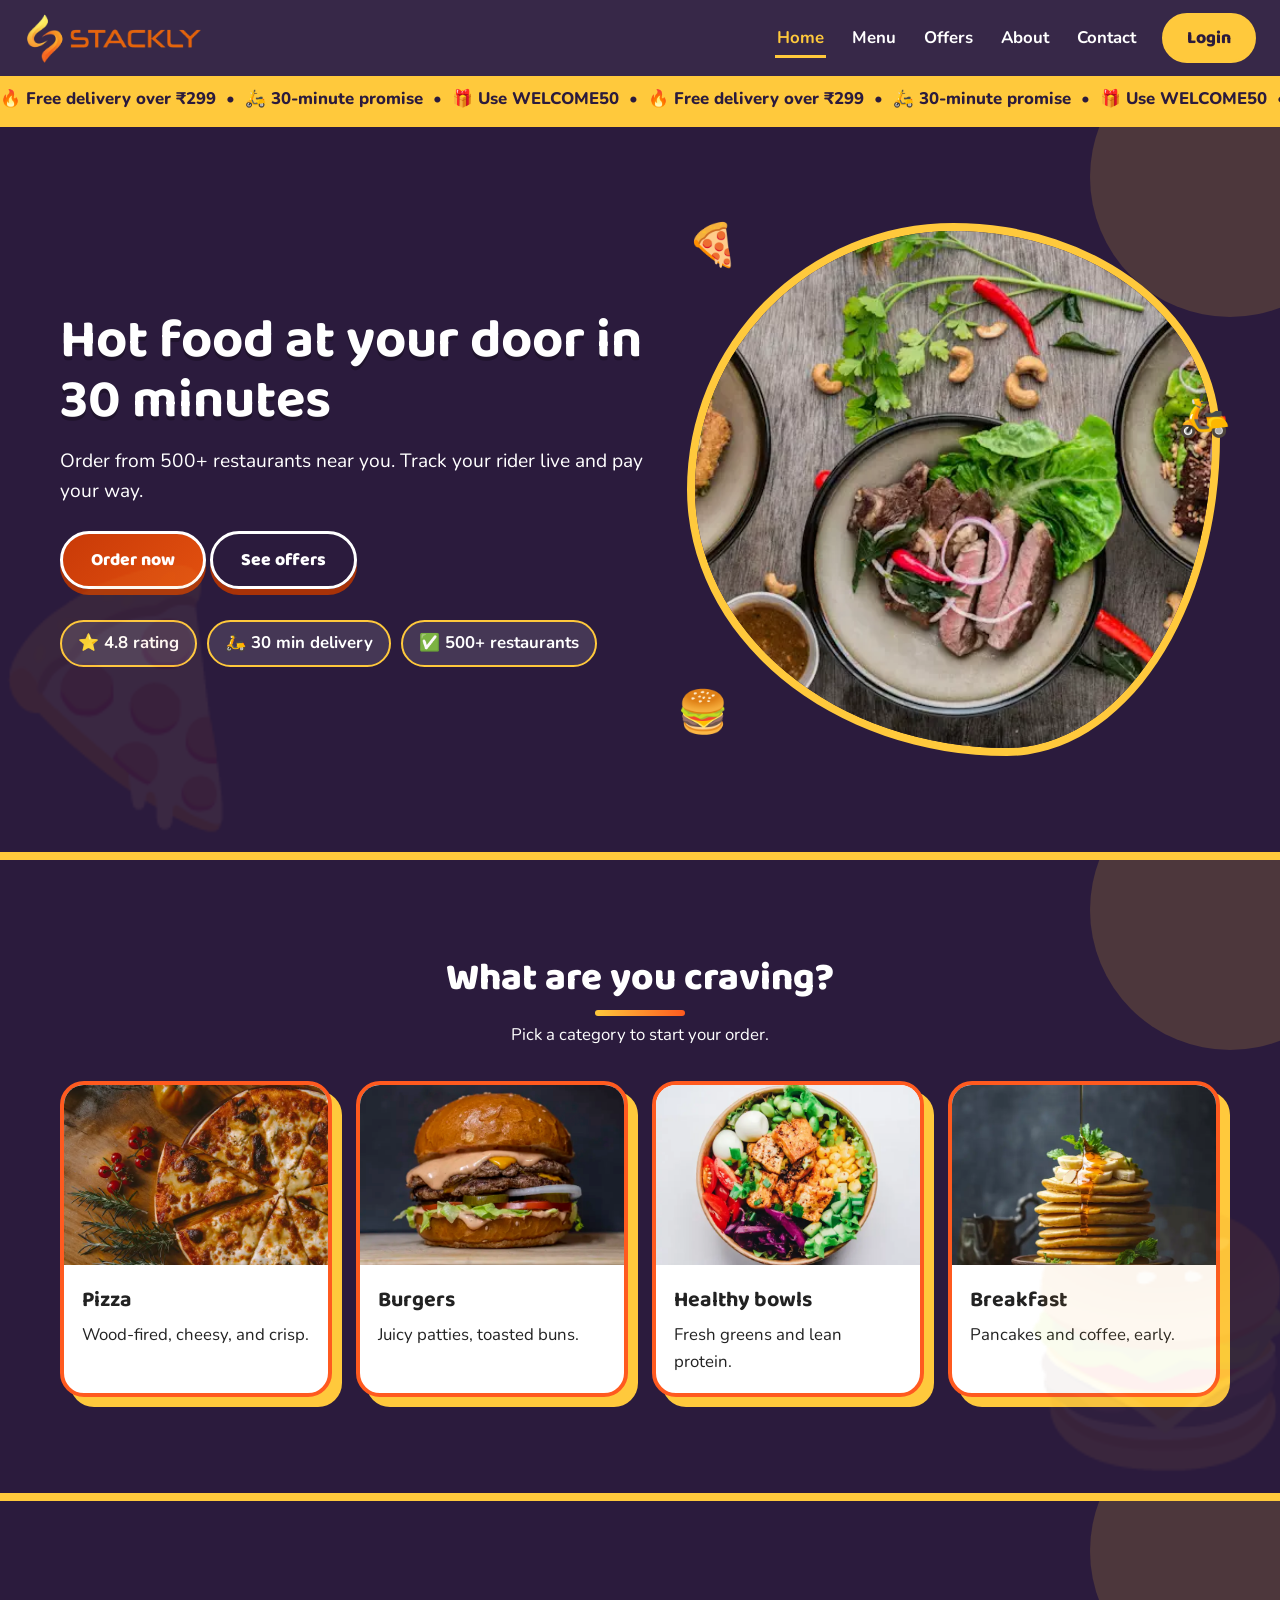
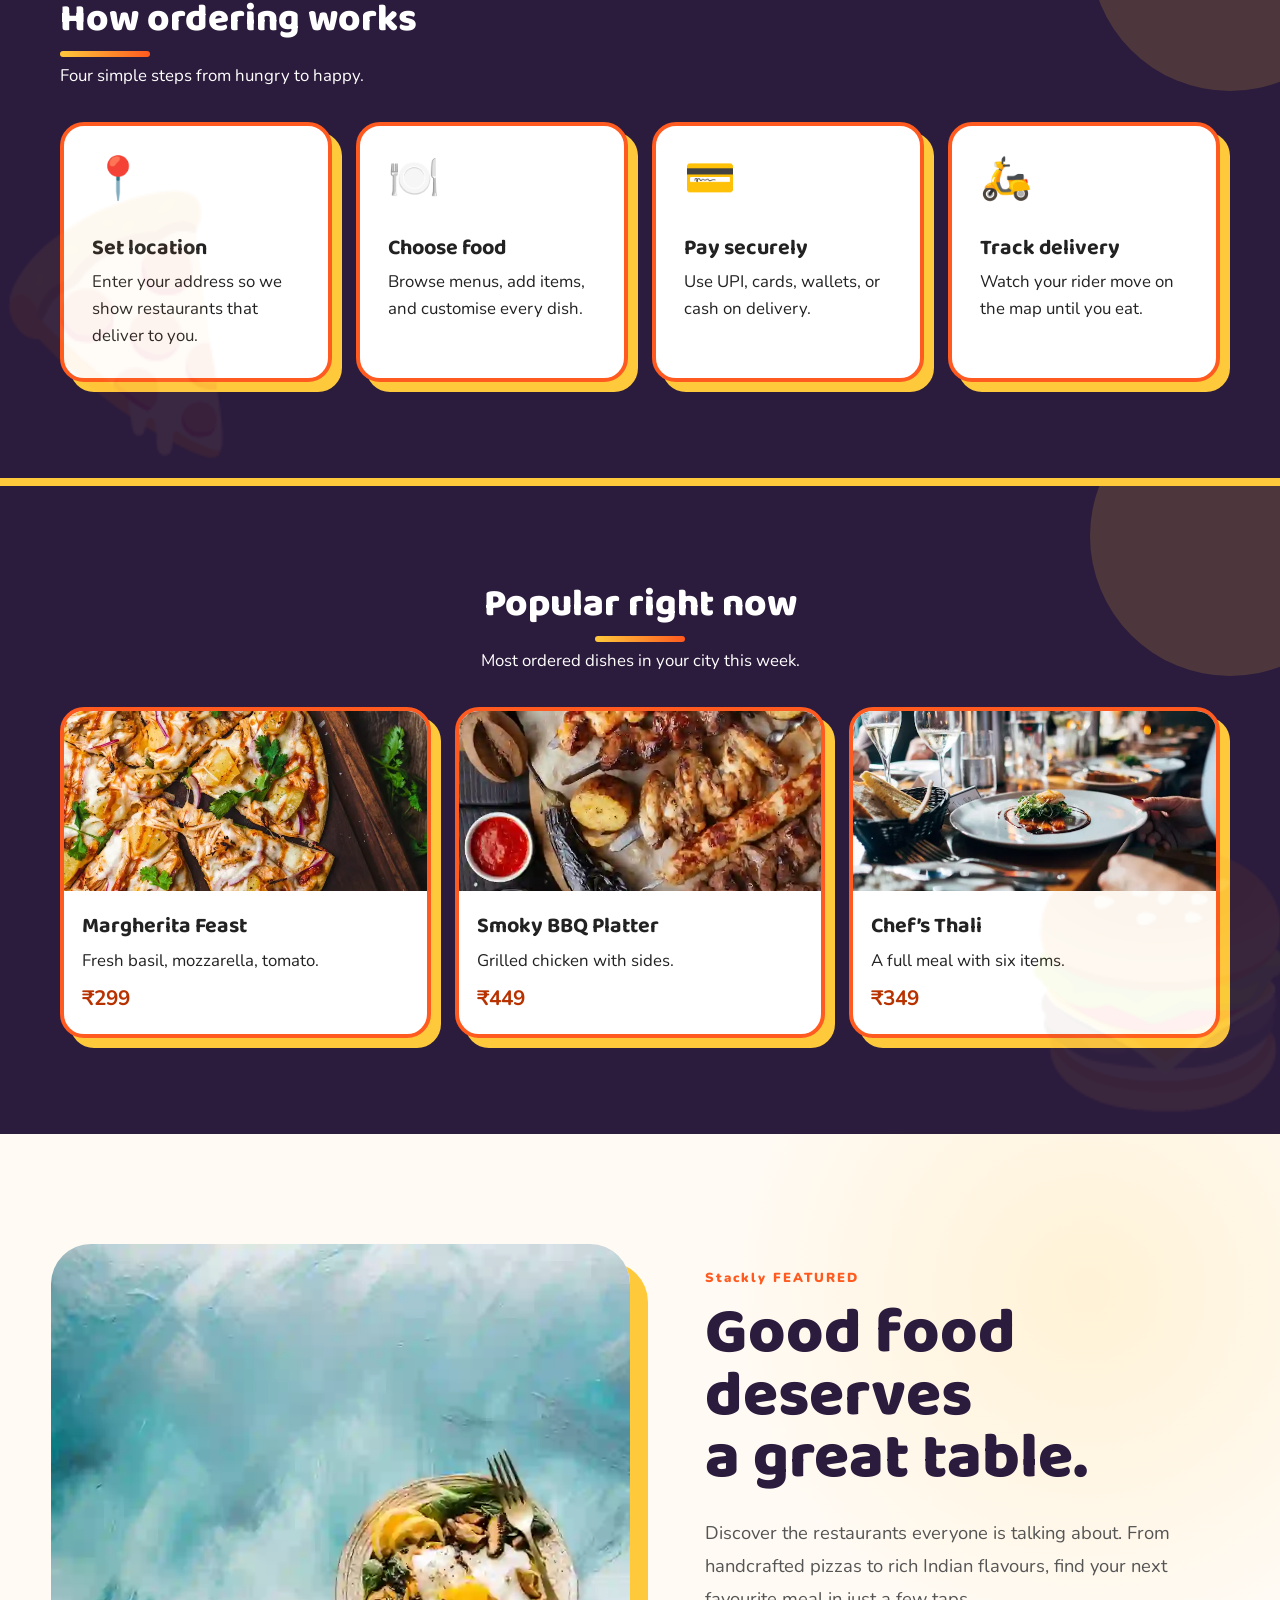
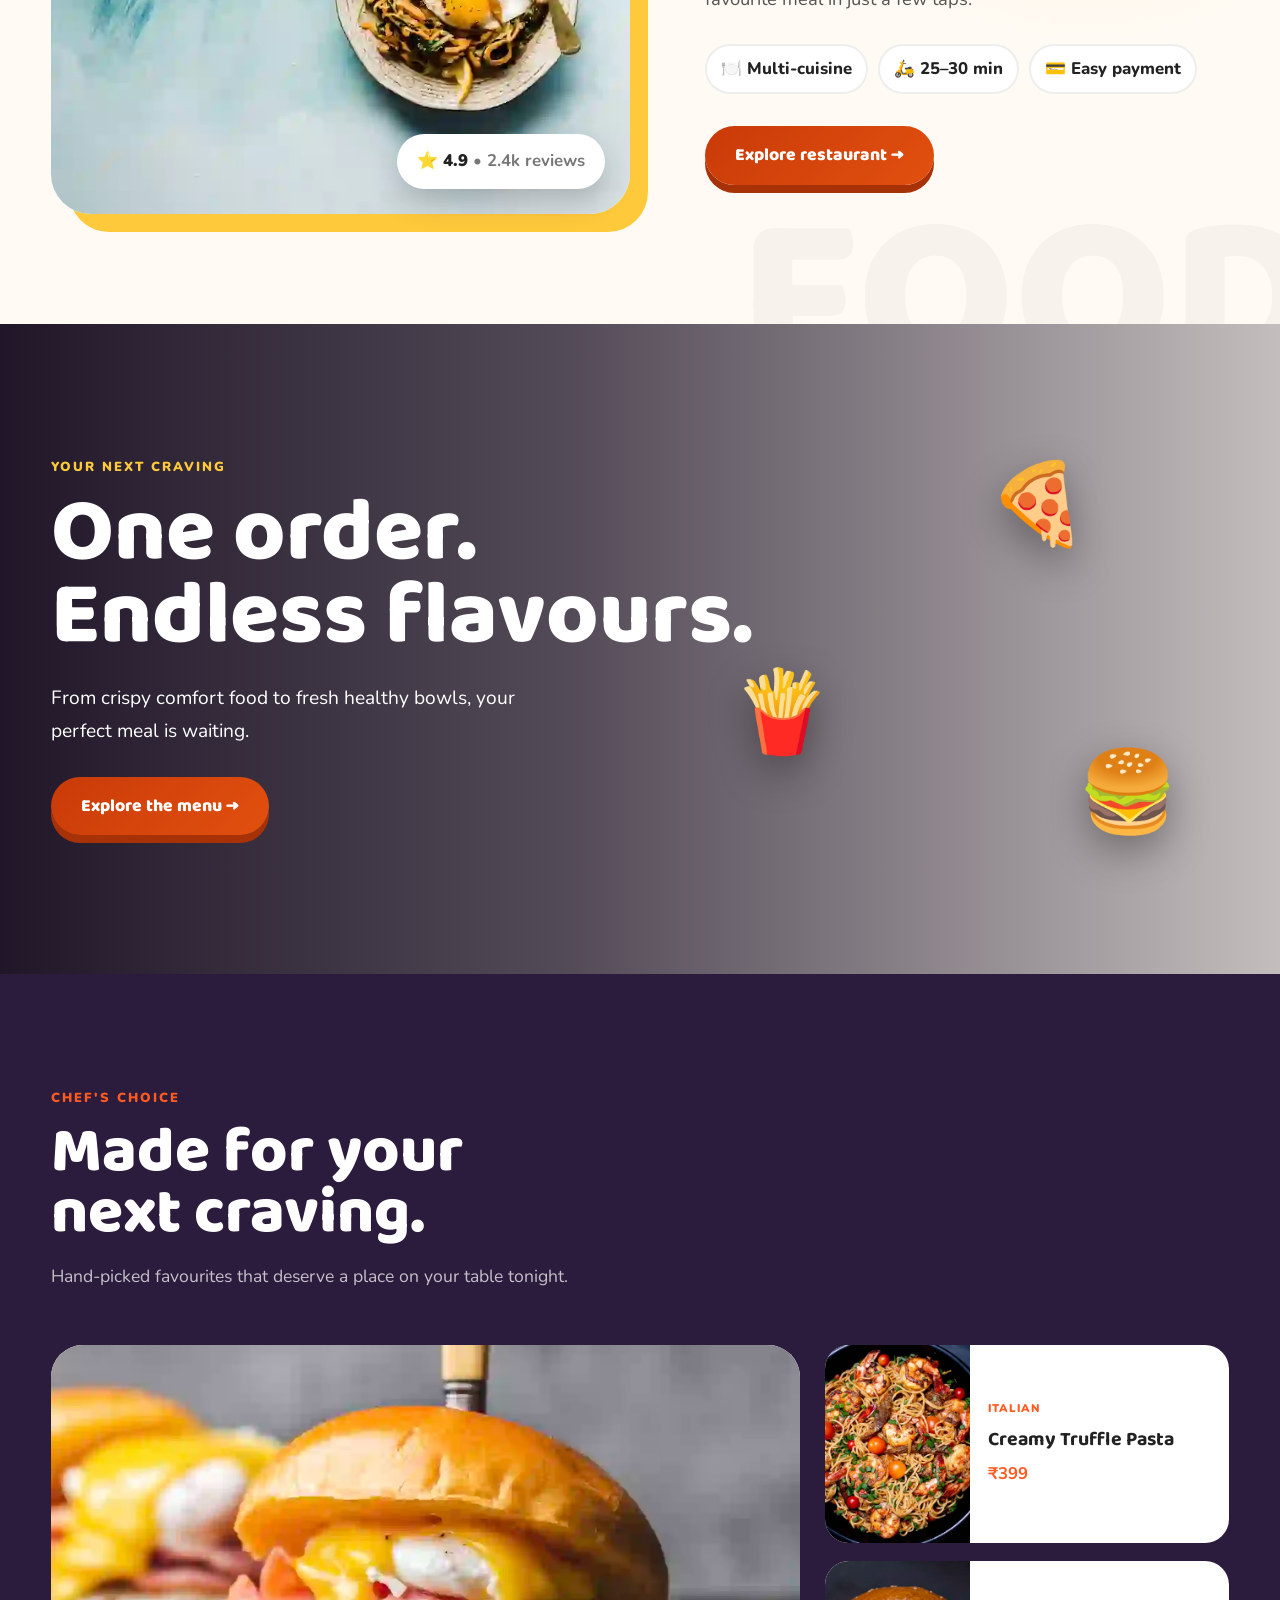
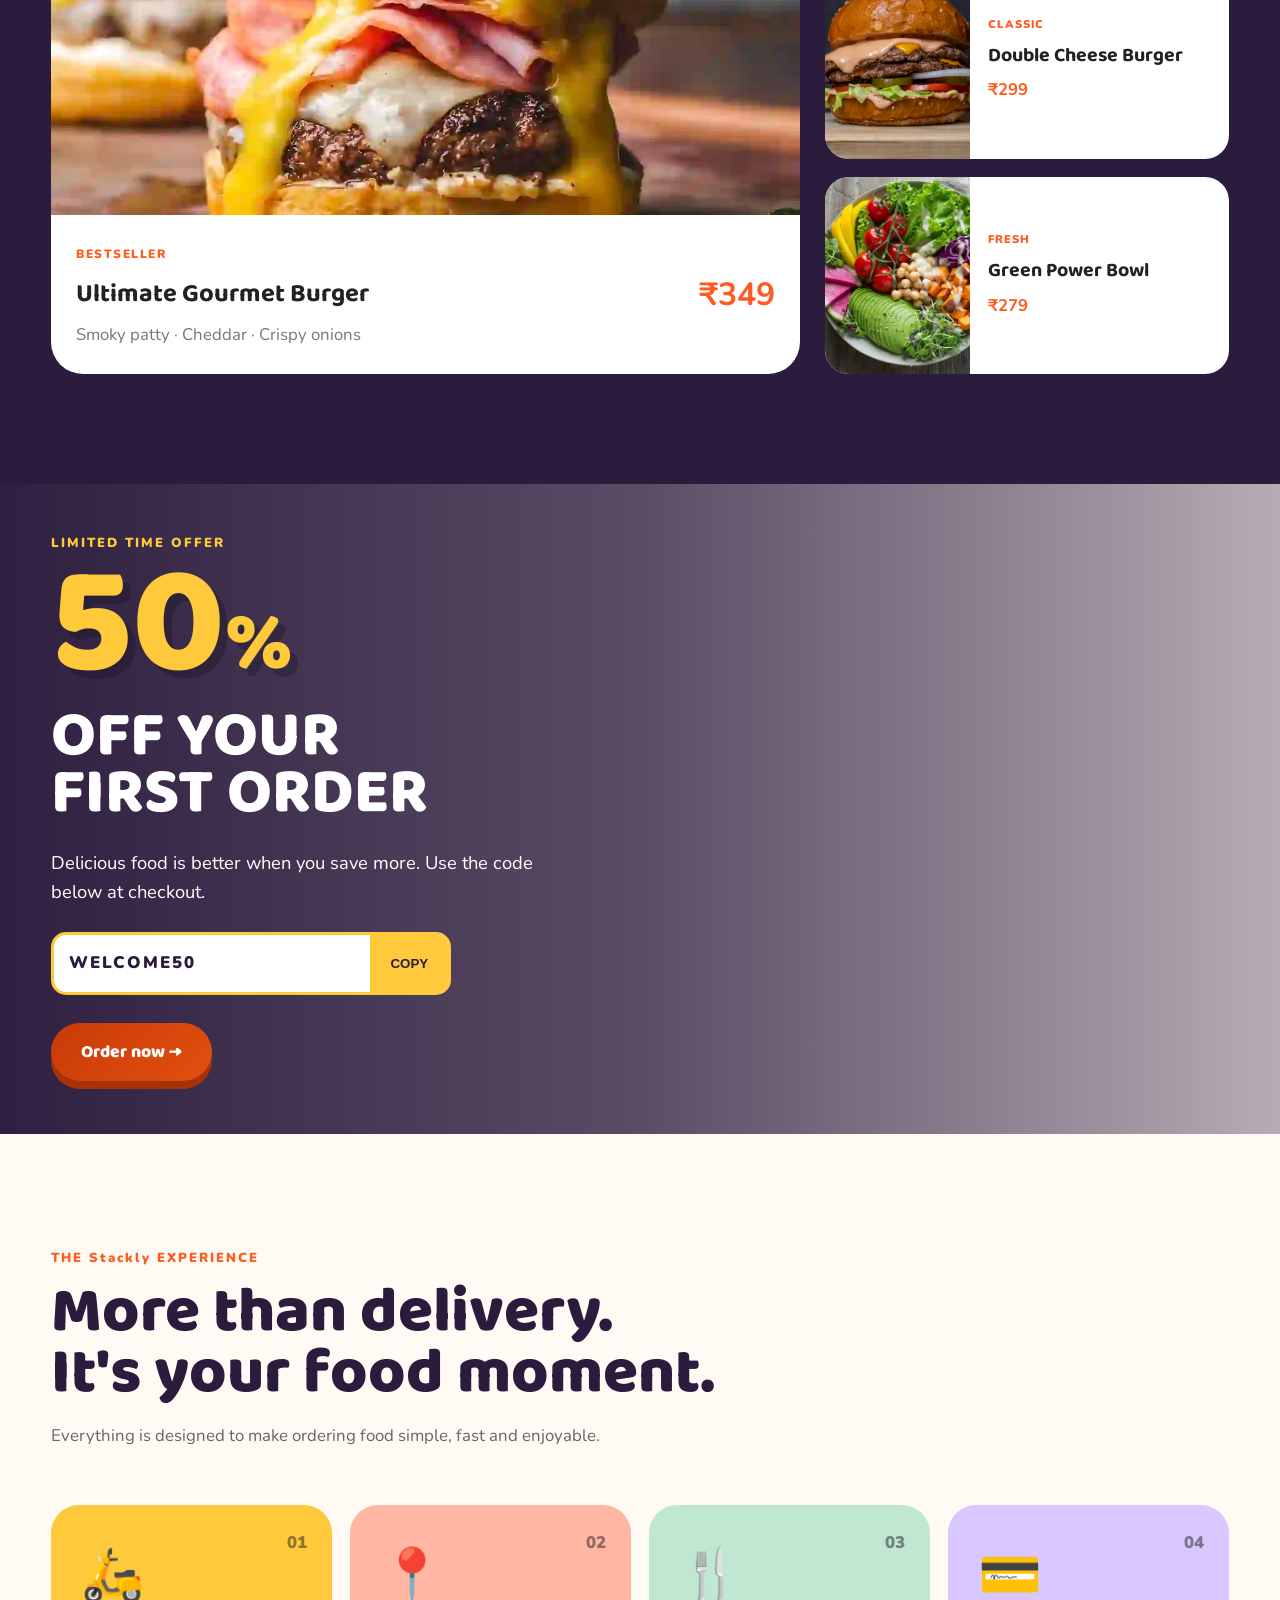
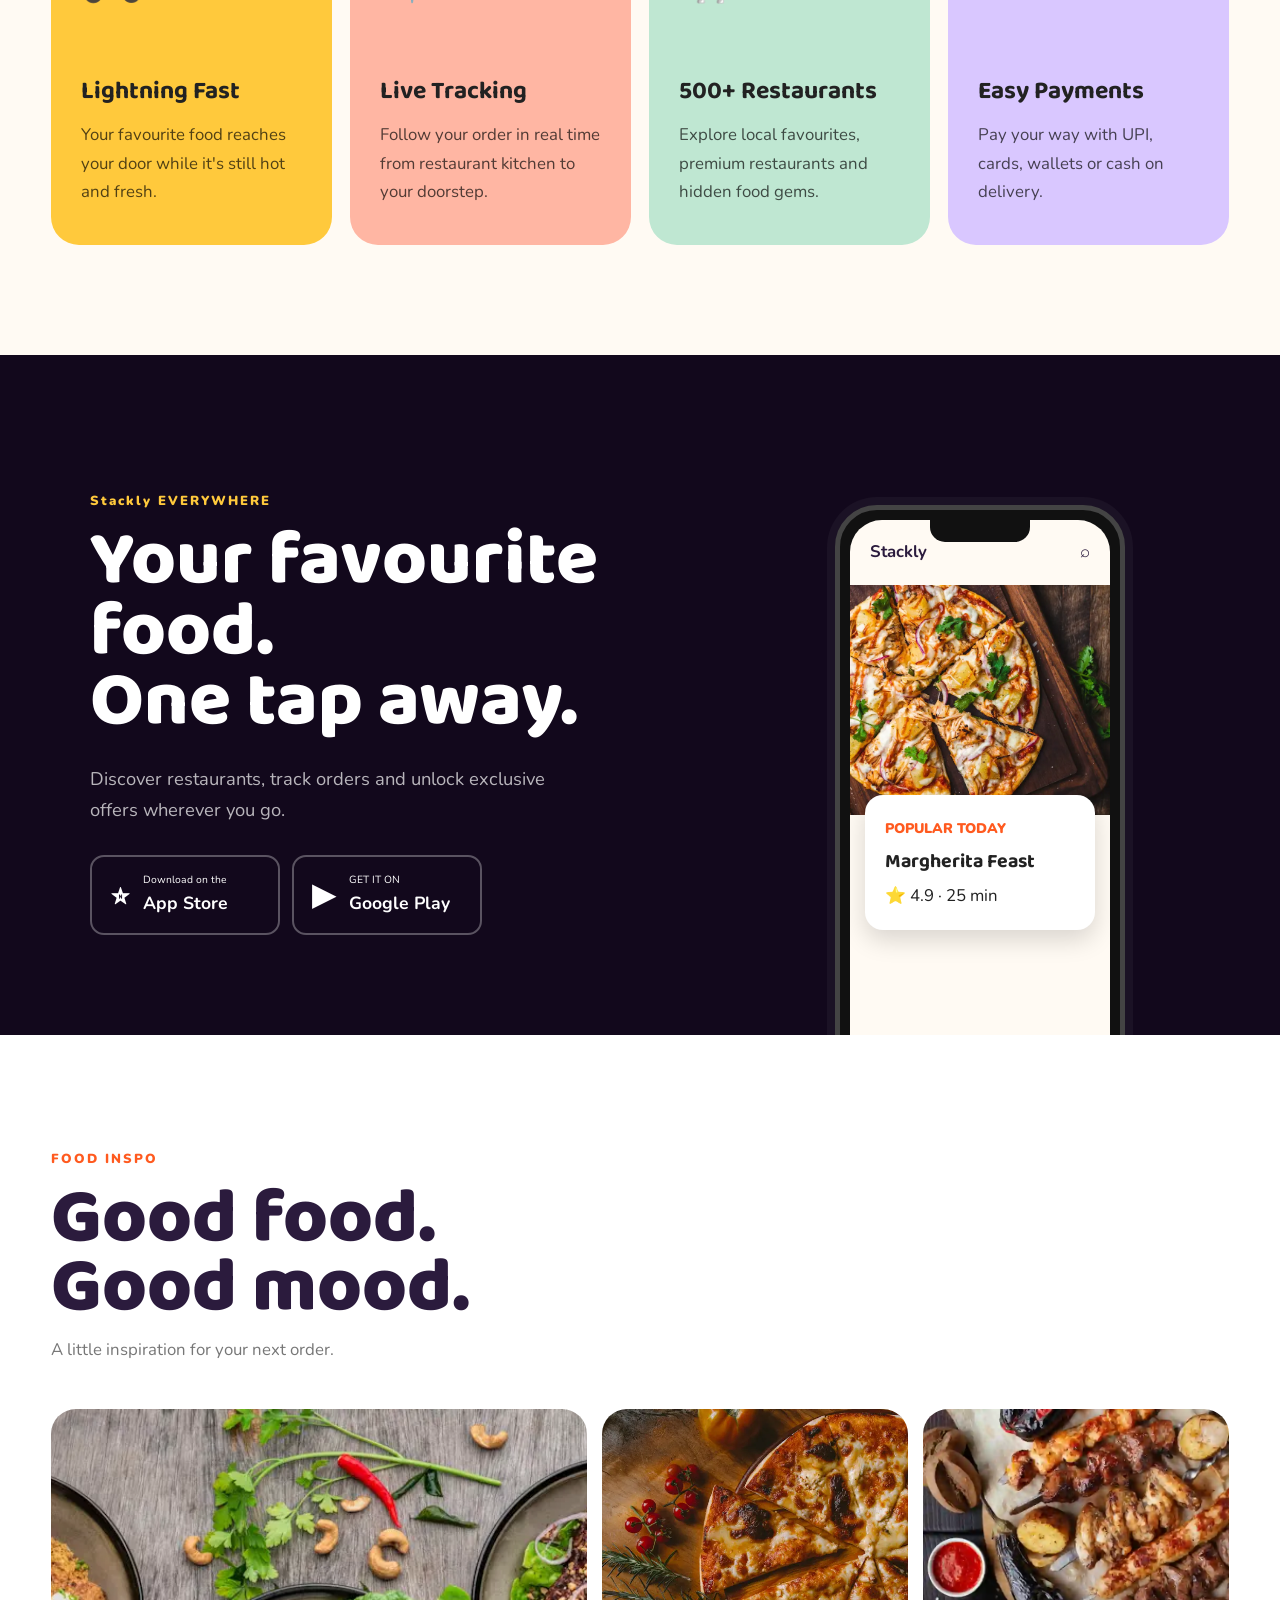
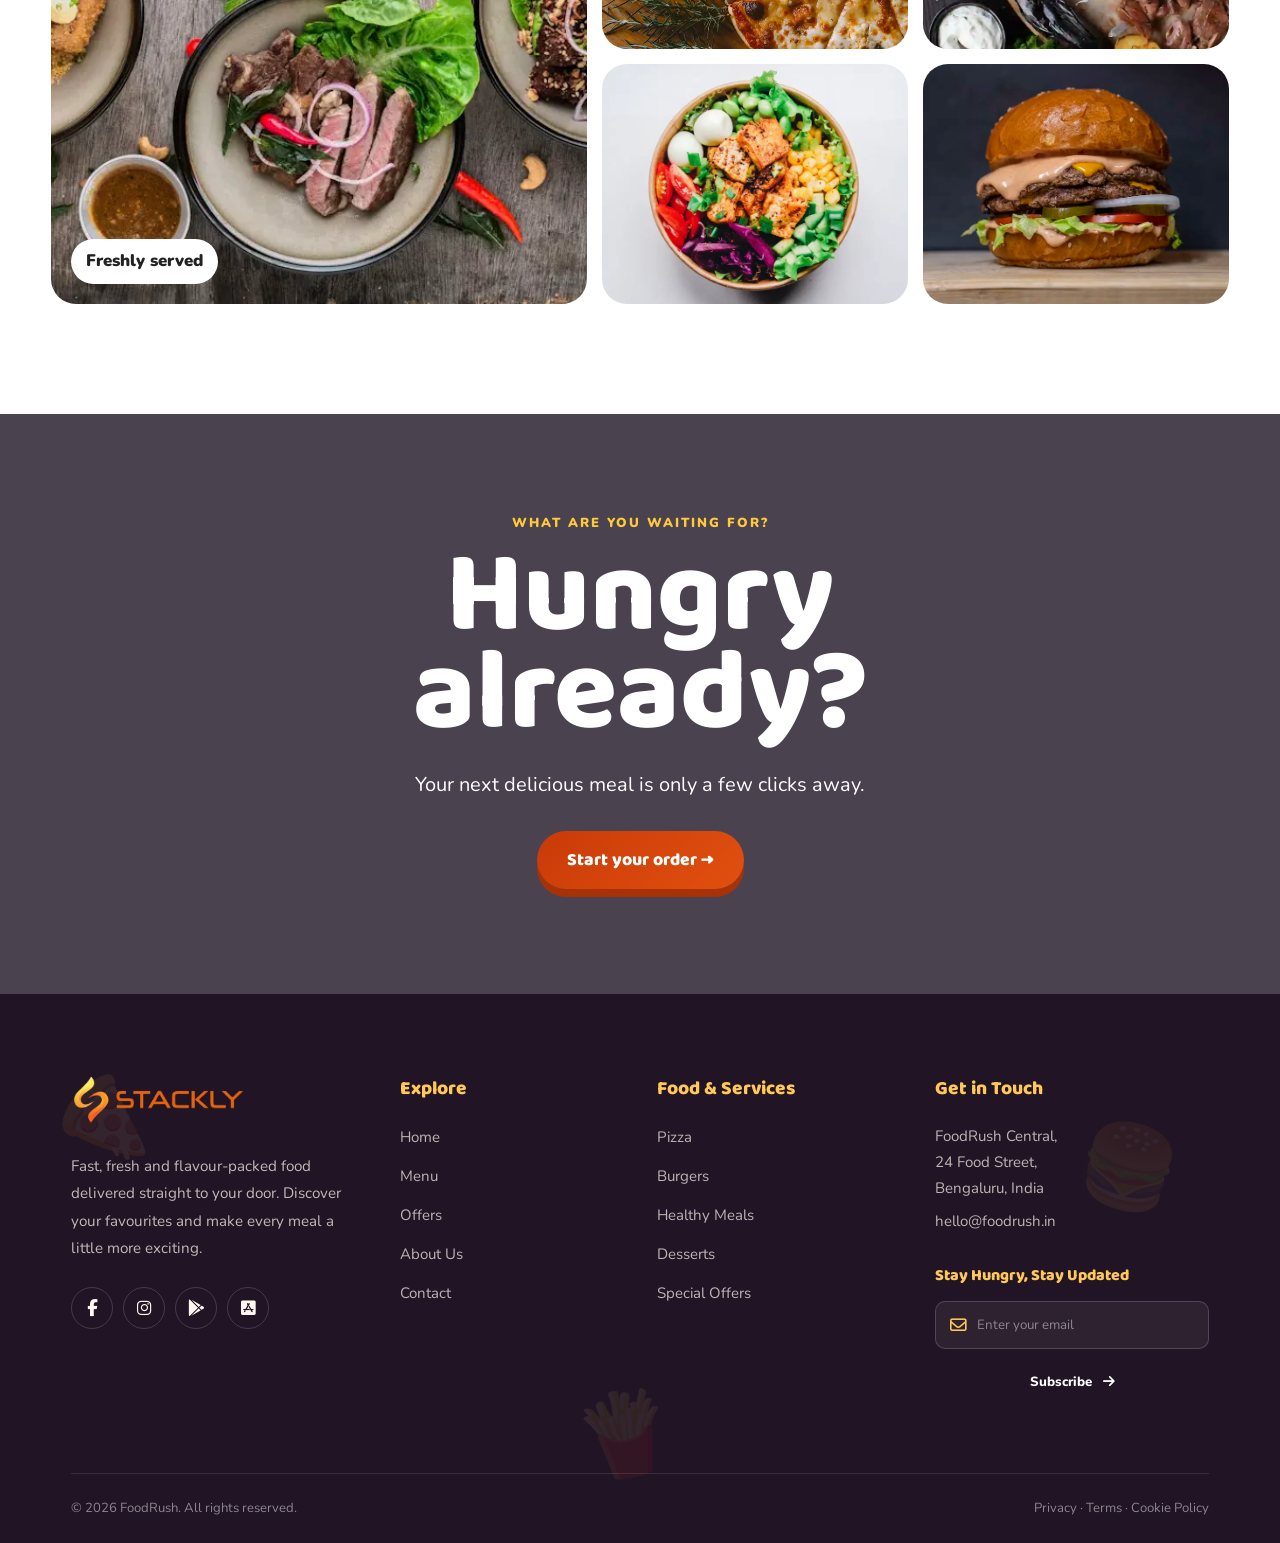
==== commit 27bfb682: "." ====
--- a/index.html
+++ b/index.html
@@ -9,13 +9,14 @@
       href="https://fonts.googleapis.com/css2?family=Baloo+2:wght@600;800&family=Nunito:wght@400;700&display=swap"
       rel="stylesheet"
     />
+    <link rel="stylesheet" href="https://cdnjs.cloudflare.com/ajax/libs/font-awesome/6.5.2/css/all.min.css">
     <link rel="stylesheet" href="css/common.css" />
     <link rel="stylesheet" href="css/index.css" />
   </head>
   <body class="pg-index">
     <header class="hd">
       <a class="logo" href="index.html">
-        <img src="images/logo.png" alt="Stackly">
+        <img src="images/logo.webp" alt="Stackly">
       </a>
       <button class="burger" aria-label="Menu"><i></i><i></i><i></i></button>
       <nav class="nav">
@@ -678,15 +679,197 @@
 
 
     </main>
-    <footer class="ft">
-      <b>🍔 Stackly</b>
-      <p>Fresh food, fast. © 2026 Stackly. All rights reserved.</p>
-      <p>
-        <a href="index.html">Home</a> · <a href="menu.html">Menu</a> ·
-        <a href="offers.html">Offers</a> · <a href="about.html">About</a> ·
-        <a href="contact.html">Contact</a>
-      </p>
-    </footer>
+<footer class="ftr">
+
+  <!-- Decorative Food Elements -->
+  <div class="food-decor">
+    <span>🍕</span>
+    <span>🍔</span>
+    <span>🍟</span>
+  </div>
+
+  <div class="wrap">
+
+    <div class="f-grid">
+
+      <!-- BRAND COLUMN -->
+      <div class="footer-brand">
+
+        <a href="index.html" class="brand">
+          <img src="images/logo.webp" alt="FoodRush">
+        </a>
+
+        <p>
+          Fast, fresh and flavour-packed food delivered
+          straight to your door. Discover your favourites
+          and make every meal a little more exciting.
+        </p>
+
+        <!-- SOCIAL -->
+        <div class="soc">
+
+          <a href="error.html" aria-label="Facebook">
+            <i class="fa-brands fa-facebook-f"></i>
+          </a>
+
+          <a href="error.html" aria-label="Instagram">
+            <i class="fa-brands fa-instagram"></i>
+          </a>
+
+          <a href="error.html" aria-label="Google Play">
+            <i class="fa-brands fa-google-play"></i>
+          </a>
+
+          <a href="error.html" aria-label="App Store">
+            <i class="fa-brands fa-app-store-ios"></i>
+          </a>
+
+        </div>
+
+      </div>
+
+
+      <!-- EXPLORE -->
+      <div>
+
+        <h4>Explore</h4>
+
+        <ul>
+
+          <li>
+            <a href="index.html">Home</a>
+          </li>
+
+          <li>
+            <a href="menu.html">Menu</a>
+          </li>
+
+          <li>
+            <a href="offers.html">Offers</a>
+          </li>
+
+          <li>
+            <a href="about.html">About Us</a>
+          </li>
+
+          <li>
+            <a href="contact.html">Contact</a>
+          </li>
+
+        </ul>
+
+      </div>
+
+
+      <!-- FOOD & SERVICES -->
+      <div>
+
+        <h4>Food & Services</h4>
+
+        <ul>
+
+          <li>
+            <a href="menu.html">Pizza</a>
+          </li>
+
+          <li>
+            <a href="menu.html">Burgers</a>
+          </li>
+
+          <li>
+            <a href="menu.html">Healthy Meals</a>
+          </li>
+
+          <li>
+            <a href="menu.html">Desserts</a>
+          </li>
+
+          <li>
+            <a href="offers.html">Special Offers</a>
+          </li>
+
+        </ul>
+
+      </div>
+
+
+      <!-- CONTACT -->
+      <div>
+
+        <h4>Get in Touch</h4>
+
+        <p>
+          FoodRush Central,
+          <br>
+          24 Food Street,
+          <br>
+          Bengaluru, India
+        </p>
+
+        <p style="margin-top:.5rem">
+          hello@foodrush.in
+        </p>
+
+
+        <!-- NEWSLETTER -->
+        <div class="footer-subscribe">
+
+          <h4>
+            Stay Hungry, Stay Updated
+          </h4>
+
+          <form class="subscribe-form">
+
+            <div class="subscribe-input">
+
+              <i class="fa-regular fa-envelope"></i>
+
+              <input
+                type="email"
+                placeholder="Enter your email"
+                required
+              >
+
+            </div>
+
+            <button
+              type="submit"
+              class="subscribe-btn"
+            >
+              Subscribe
+              <i class="fa-solid fa-arrow-right"></i>
+            </button>
+
+          </form>
+
+          <span class="subscribe-message"></span>
+
+        </div>
+
+      </div>
+
+    </div>
+
+
+    <!-- FOOTER BOTTOM -->
+    <div class="f-bot">
+
+      <span>
+        &copy; 2026 FoodRush.
+        All rights reserved.
+      </span>
+
+      <span>
+        Privacy &middot;
+        Terms &middot;
+        Cookie Policy
+      </span>
+
+    </div>
+
+  </div>
+
+</footer>
     <div class="modal" id="lm">
       <div class="box">
         <button class="x" aria-label="Close">✕</button>
--- a/css/common.css
+++ b/css/common.css
@@ -661,3 +661,348 @@
 .btn.lg {
   color: #2b1b3d;
 }
+
+
+/* =========================================================
+   FOODRUSH FOOTER
+   ========================================================= */
+
+.ftr {
+  position: relative;
+  overflow: hidden;
+  background: #211525;
+  color: #fff8ef;
+  padding: 80px 0 0;
+}
+
+.ftr .wrap {
+  position: relative;
+  z-index: 2;
+  width: min(1180px, 92%);
+  margin: auto;
+}
+
+
+/* =========================
+   DECORATIVE FOOD
+   ========================= */
+
+.food-decor {
+  position: absolute;
+  inset: 0;
+  pointer-events: none;
+  overflow: hidden;
+  opacity: .08;
+}
+
+.food-decor span {
+  position: absolute;
+  font-size: 5rem;
+}
+
+.food-decor span:nth-child(1) {
+  top: 12%;
+  left: 4%;
+  transform: rotate(-18deg);
+}
+
+.food-decor span:nth-child(2) {
+  right: 8%;
+  top: 20%;
+  transform: rotate(15deg);
+}
+
+.food-decor span:nth-child(3) {
+  bottom: 8%;
+  left: 45%;
+  transform: rotate(-12deg);
+}
+
+
+/* =========================
+   FOOTER GRID
+   ========================= */
+
+.f-grid {
+  display: grid;
+  grid-template-columns: 1.35fr 1fr 1.1fr 1.35fr;
+  gap: 55px;
+  padding-bottom: 60px;
+}
+
+
+/* =========================
+   BRAND
+   ========================= */
+
+.footer-brand .brand {
+  display: inline-flex;
+  align-items: center;
+  text-decoration: none;
+}
+
+.footer-brand .brand img {
+  width: 175px;
+  height: auto;
+  display: block;
+  object-fit: contain;
+}
+
+.footer-brand p {
+  max-width: 34ch;
+  margin-top: 20px;
+  color: rgba(255, 248, 239, .72);
+  line-height: 1.8;
+  font-size: .95rem;
+}
+
+
+/* =========================
+   SOCIAL
+   ========================= */
+
+.soc {
+  display: flex;
+  gap: 10px;
+  margin-top: 25px;
+}
+
+.soc a {
+  width: 42px;
+  height: 42px;
+  display: grid;
+  place-items: center;
+  border: 1px solid rgba(255,255,255,.16);
+  border-radius: 50%;
+  color: #fff8ef;
+  text-decoration: none;
+  transition: .3s ease;
+}
+
+.soc a:hover {
+  background: var(--orange);
+  border-color: var(--orange);
+  transform: translateY(-4px);
+}
+
+
+/* =========================
+   FOOTER HEADINGS
+   ========================= */
+
+.f-grid h4 {
+  margin: 0 0 20px;
+  color: #ffc857;
+  font-family: "Baloo 2", sans-serif;
+  font-size: 1.2rem;
+  font-weight: 800;
+}
+
+
+/* =========================
+   FOOTER LINKS
+   ========================= */
+
+.f-grid ul {
+  list-style: none;
+  padding: 0;
+  margin: 0;
+}
+
+.f-grid li {
+  margin-bottom: 12px;
+}
+
+.f-grid li a {
+  color: rgba(255, 248, 239, .7);
+  text-decoration: none;
+  font-size: .94rem;
+  transition: .25s ease;
+}
+
+.f-grid li a:hover {
+  color: #ffc857;
+  padding-left: 5px;
+}
+
+
+/* =========================
+   CONTACT
+   ========================= */
+
+.f-grid > div:last-child p {
+  color: rgba(255, 248, 239, .7);
+  line-height: 1.7;
+  font-size: .94rem;
+  margin: 0;
+}
+
+
+/* =========================
+   NEWSLETTER
+   ========================= */
+
+.footer-subscribe {
+  margin-top: 28px;
+}
+
+.footer-subscribe h4 {
+  margin-bottom: 13px;
+  font-size: 1rem;
+}
+
+.subscribe-form {
+  display: flex;
+  flex-direction: column;
+  gap: 10px;
+}
+
+.subscribe-input {
+  height: 48px;
+  display: flex;
+  align-items: center;
+  gap: 10px;
+  padding: 0 14px;
+  border: 1px solid rgba(255,255,255,.16);
+  border-radius: 10px;
+  background: rgba(255,255,255,.06);
+}
+
+.subscribe-input i {
+  color: #ffc857;
+}
+
+.subscribe-input input {
+  width: 100%;
+  min-width: 0;
+  border: 0;
+  outline: 0;
+  background: transparent;
+  color: #fff;
+  font-family: "Nunito", sans-serif;
+}
+
+.subscribe-input input::placeholder {
+  color: rgba(255,255,255,.45);
+}
+
+.subscribe-btn {
+  height: 46px;
+  border: 0;
+  border-radius: 10px;
+  background: var(--orange);
+  color: #fff;
+  font-family: "Nunito", sans-serif;
+  font-weight: 800;
+  cursor: pointer;
+  transition: .3s ease;
+}
+
+.subscribe-btn i {
+  margin-left: 7px;
+  transition: .3s ease;
+}
+
+.subscribe-btn:hover {
+  background: var(--orange-dark);
+  transform: translateY(-2px);
+}
+
+.subscribe-btn:hover i {
+  transform: translateX(4px);
+}
+
+.subscribe-message {
+  display: block;
+  margin-top: 8px;
+  font-size: .8rem;
+}
+
+
+/* =========================
+   FOOTER BOTTOM
+   ========================= */
+
+.f-bot {
+  min-height: 70px;
+  border-top: 1px solid rgba(255,255,255,.1);
+  display: flex;
+  align-items: center;
+  justify-content: space-between;
+  gap: 20px;
+  color: rgba(255,255,255,.48);
+  font-size: .82rem;
+}
+
+.f-bot span:last-child {
+  text-align: right;
+}
+
+
+/* =========================
+   TABLET
+   ========================= */
+
+@media (max-width: 900px) {
+
+  .f-grid {
+    grid-template-columns: repeat(2, 1fr);
+    gap: 45px 35px;
+  }
+
+}
+
+
+/* =========================
+   MOBILE
+   ========================= */
+
+@media (max-width: 600px) {
+
+  .ftr {
+    padding-top: 60px;
+  }
+
+  .f-grid {
+    grid-template-columns: 1fr 1fr;
+    gap: 38px 25px;
+  }
+
+  .footer-brand {
+    grid-column: 1 / -1;
+  }
+
+  .footer-brand p {
+    max-width: 42ch;
+  }
+
+  .footer-brand .brand img {
+    width: 155px;
+  }
+
+  .f-grid h4 {
+    font-size: 1.05rem;
+  }
+
+  .f-grid li a,
+  .f-grid > div:last-child p {
+    font-size: .88rem;
+  }
+
+  .footer-subscribe {
+    margin-top: 22px;
+  }
+
+  .f-bot {
+    padding: 22px 0;
+    flex-direction: column;
+    align-items: flex-start;
+    gap: 8px;
+    line-height: 1.6;
+  }
+
+  .f-bot span:last-child {
+    text-align: left;
+  }
+
+}
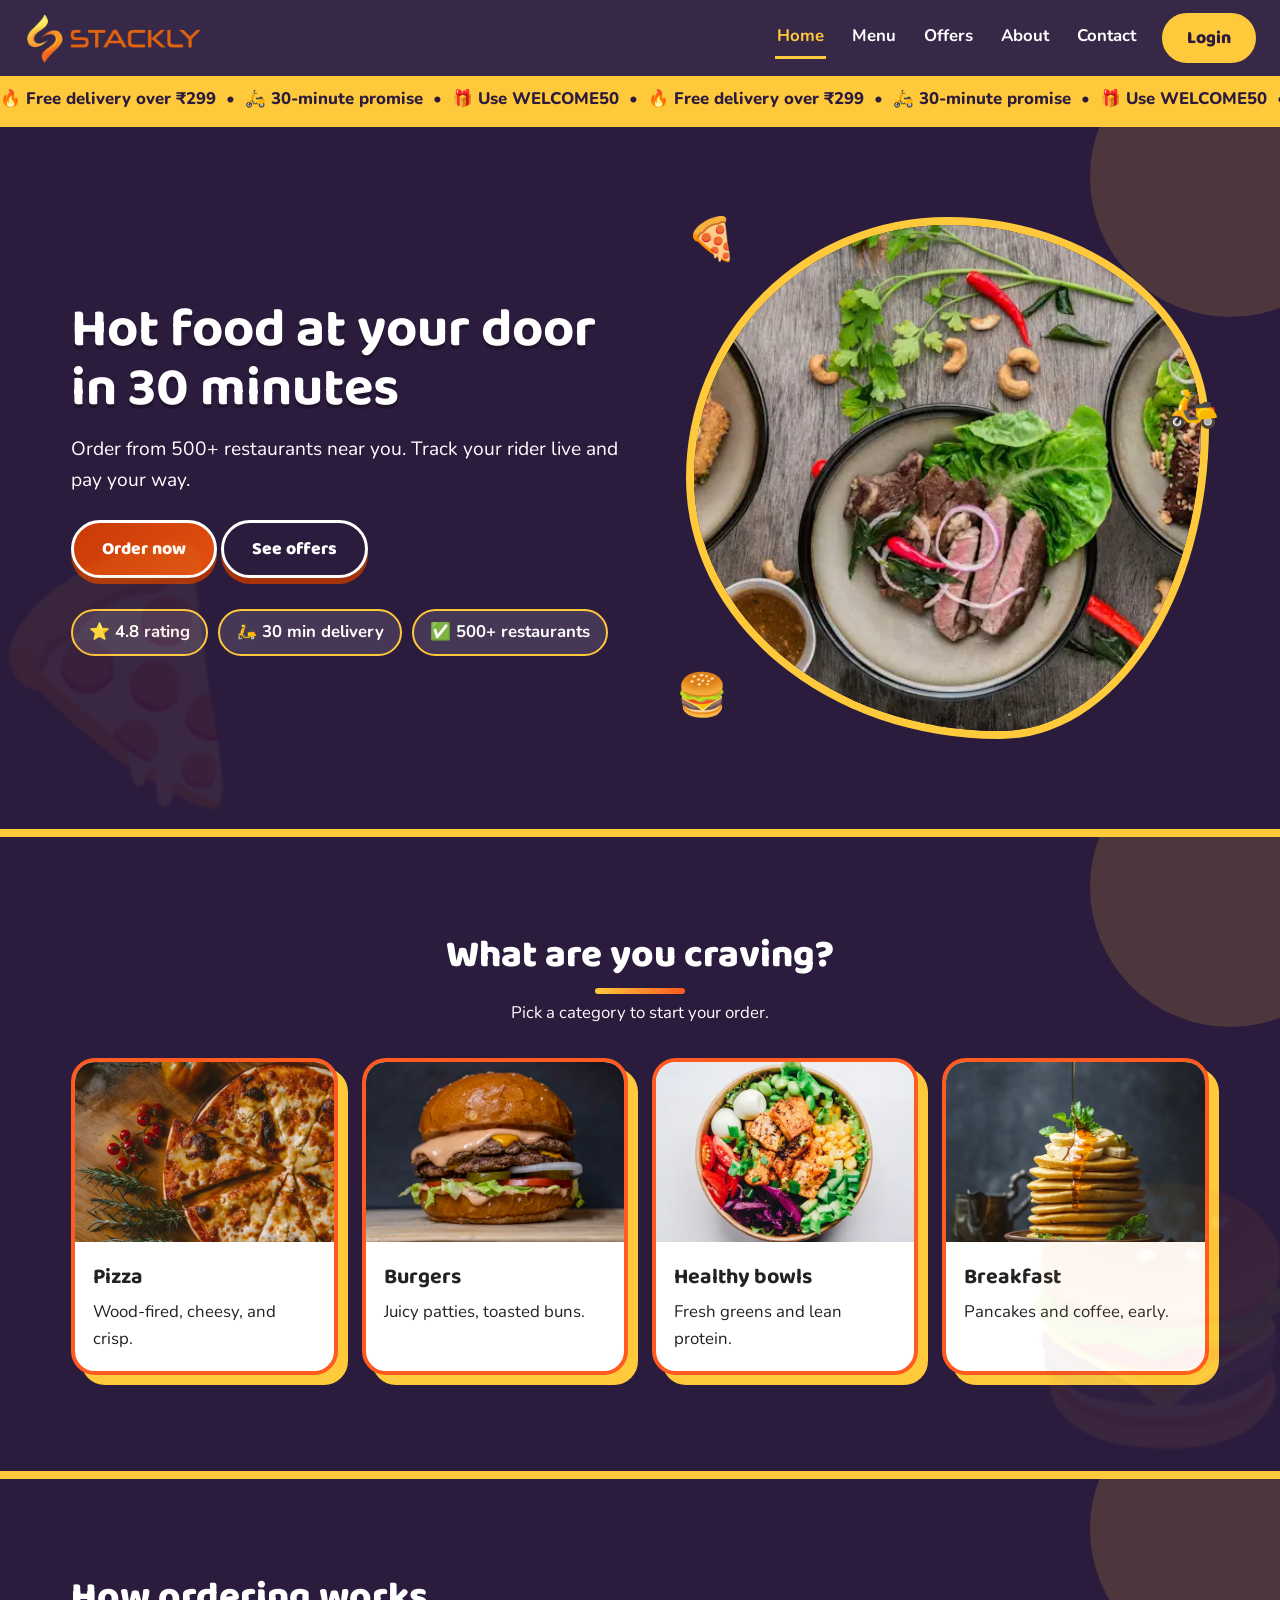
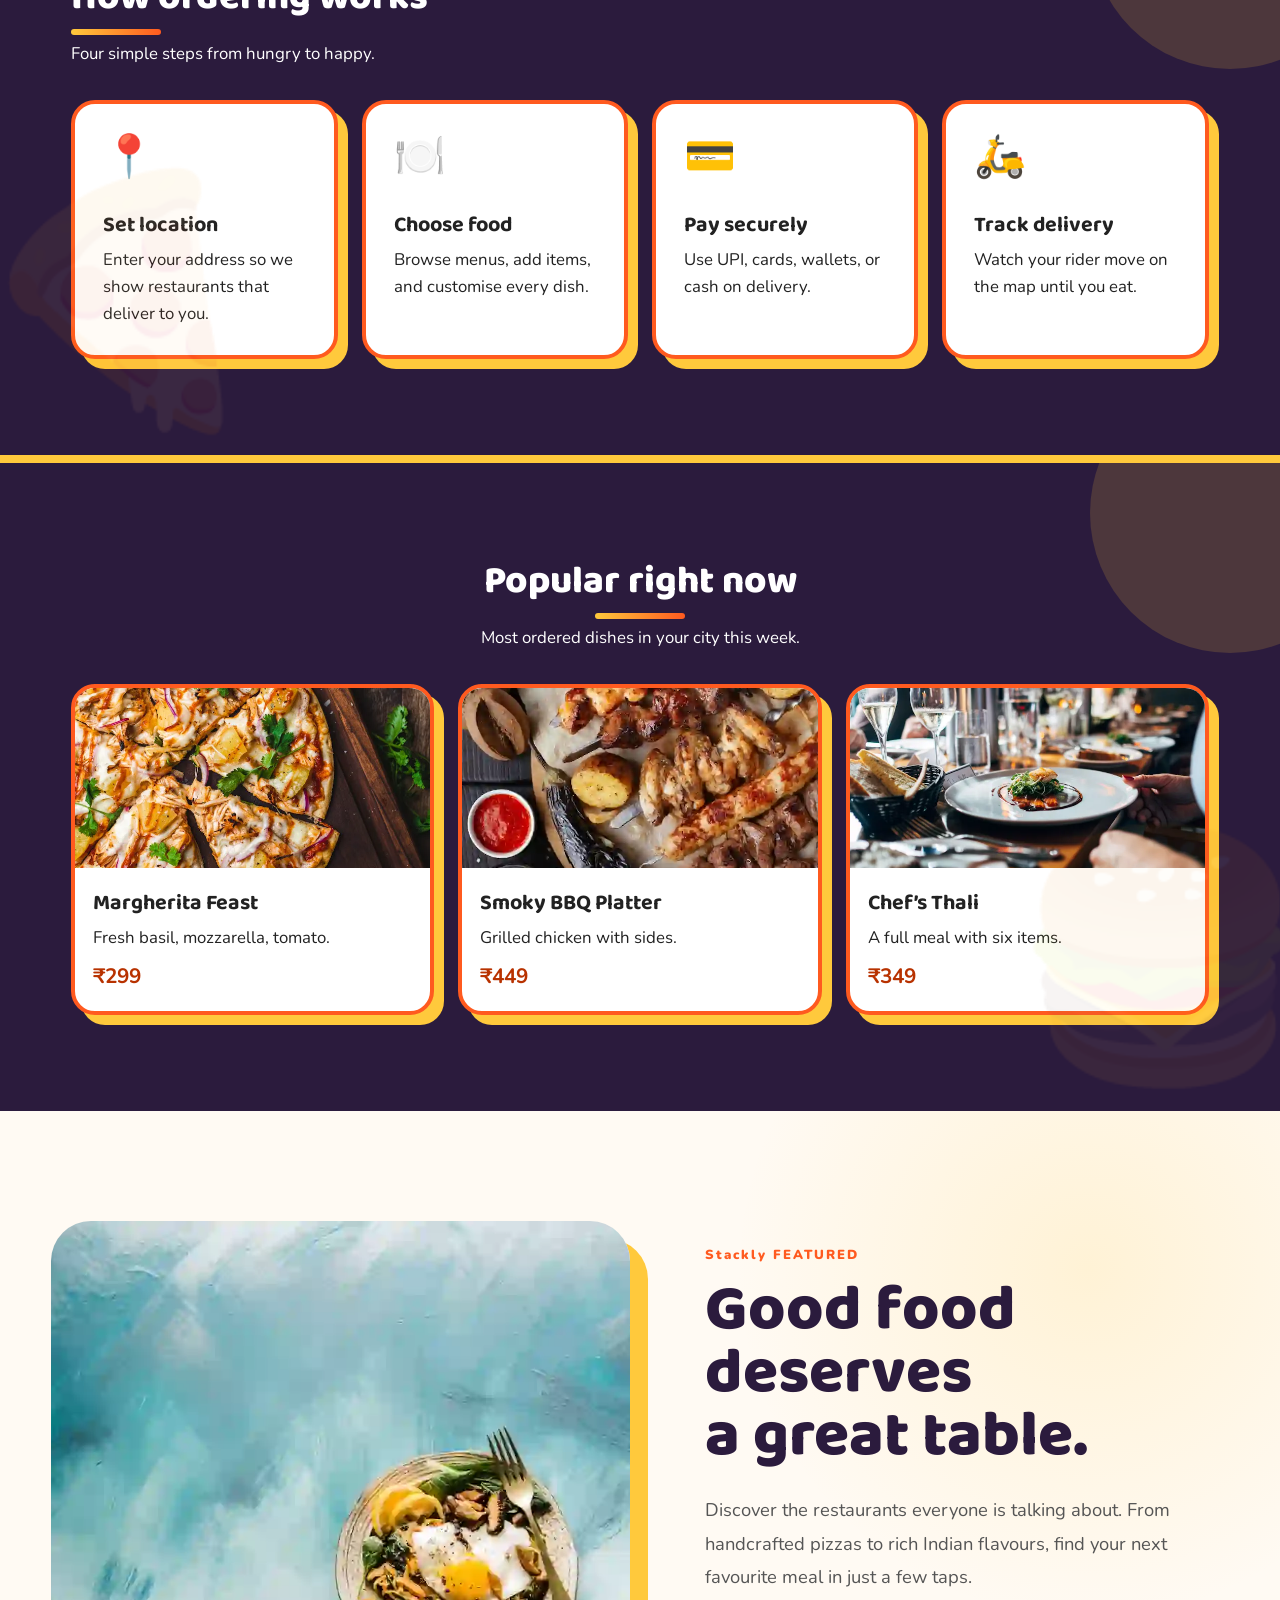
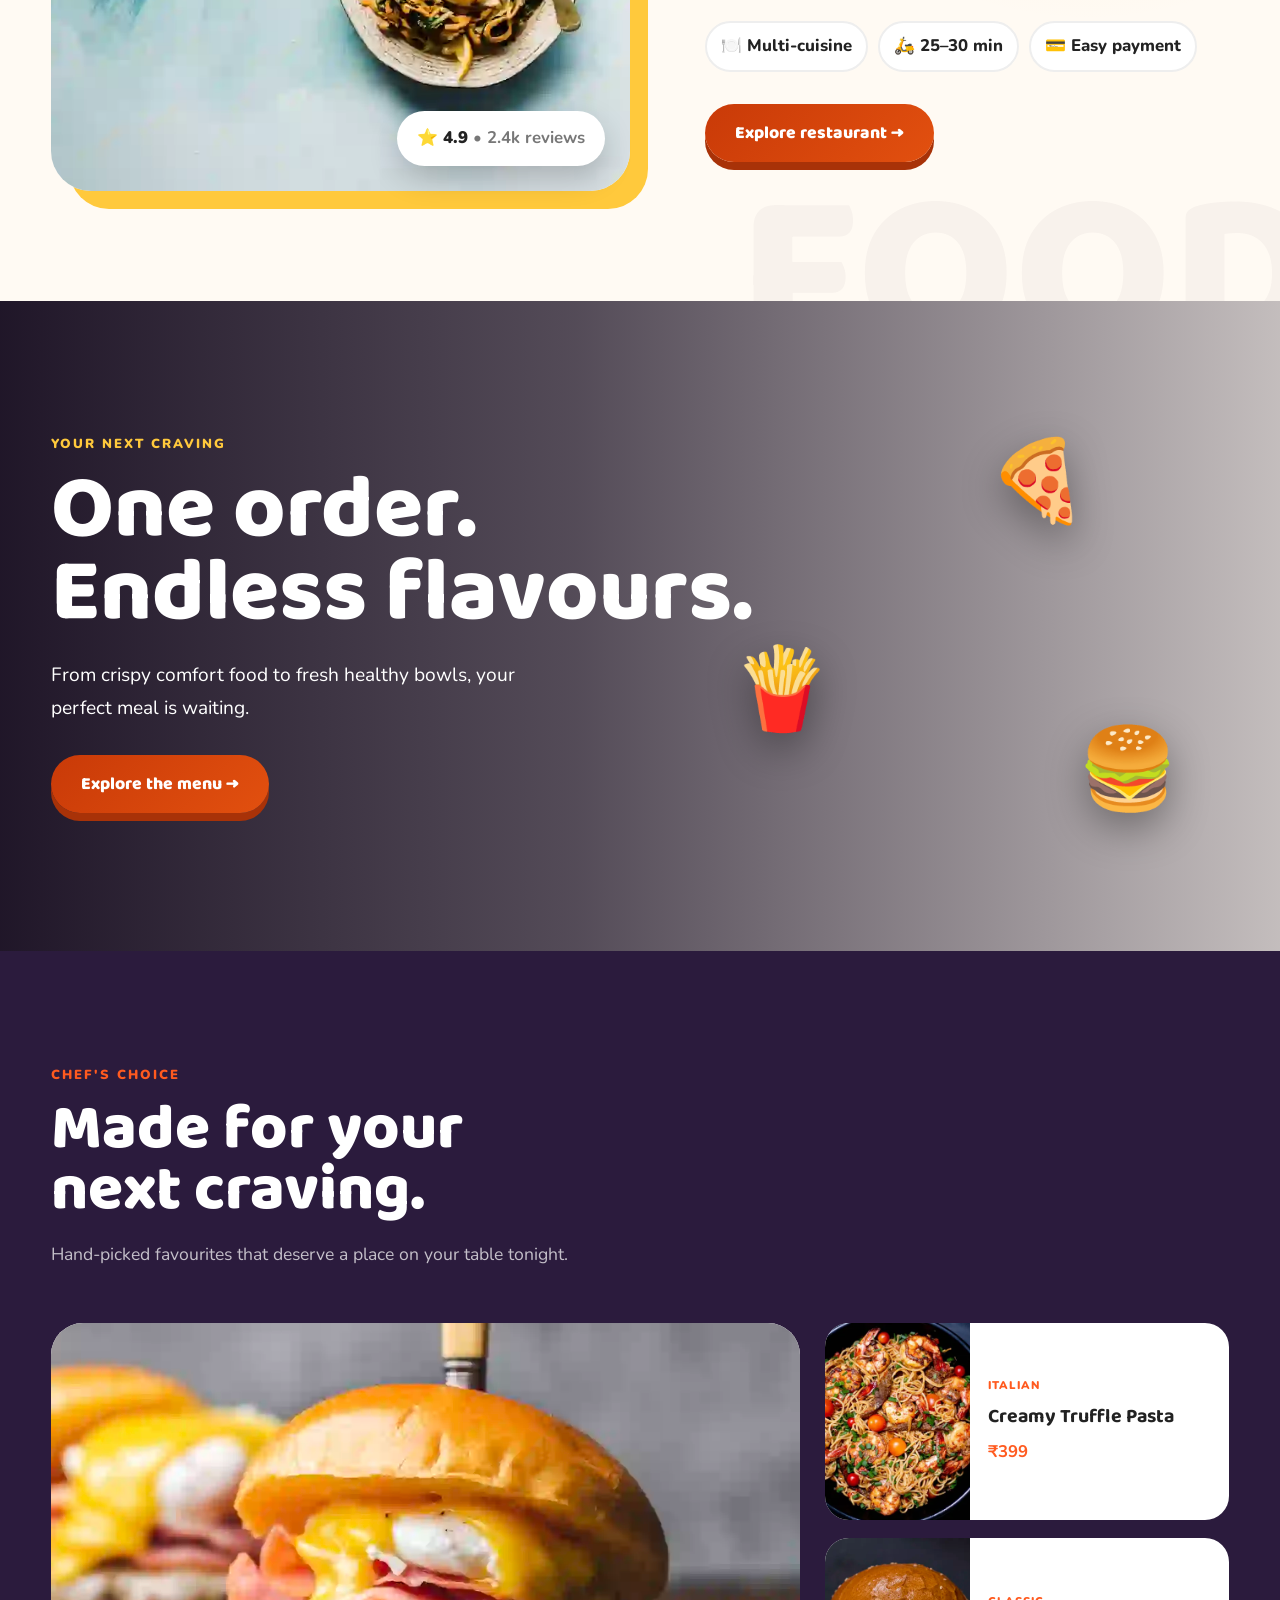
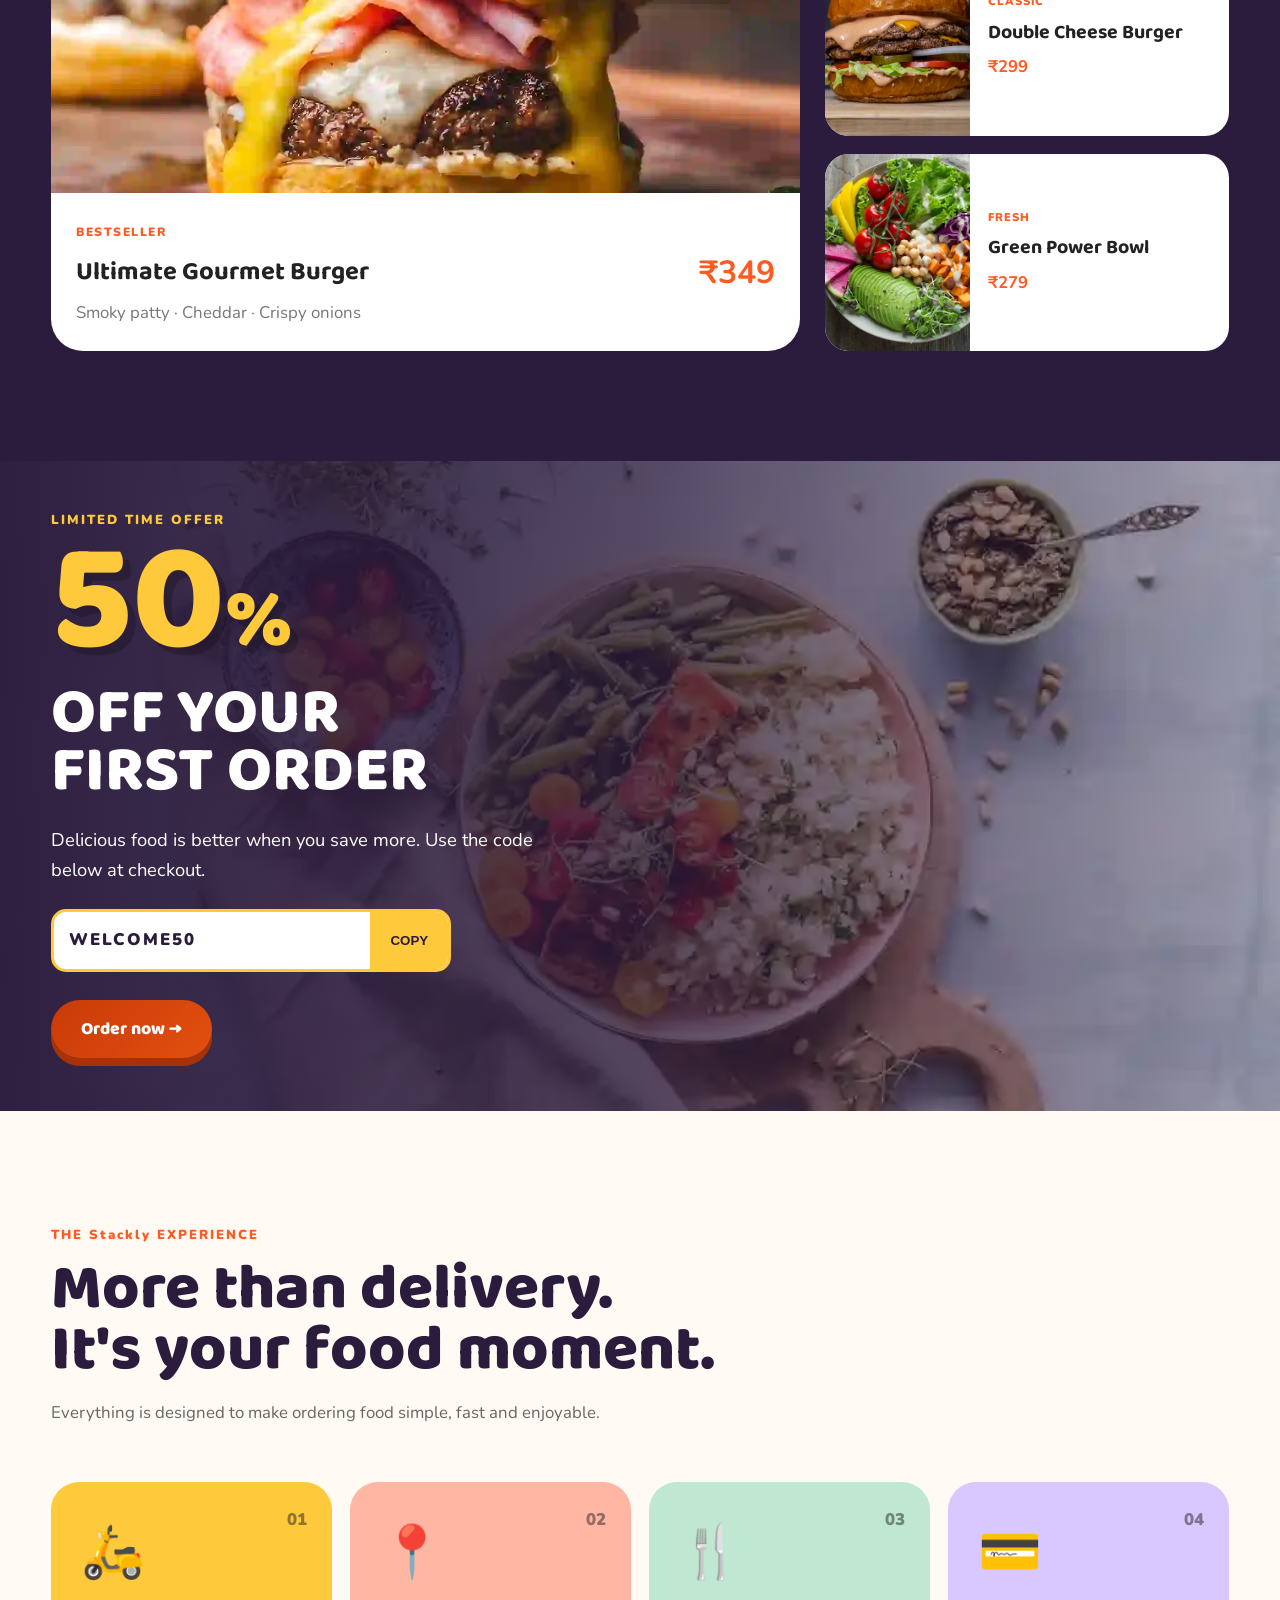
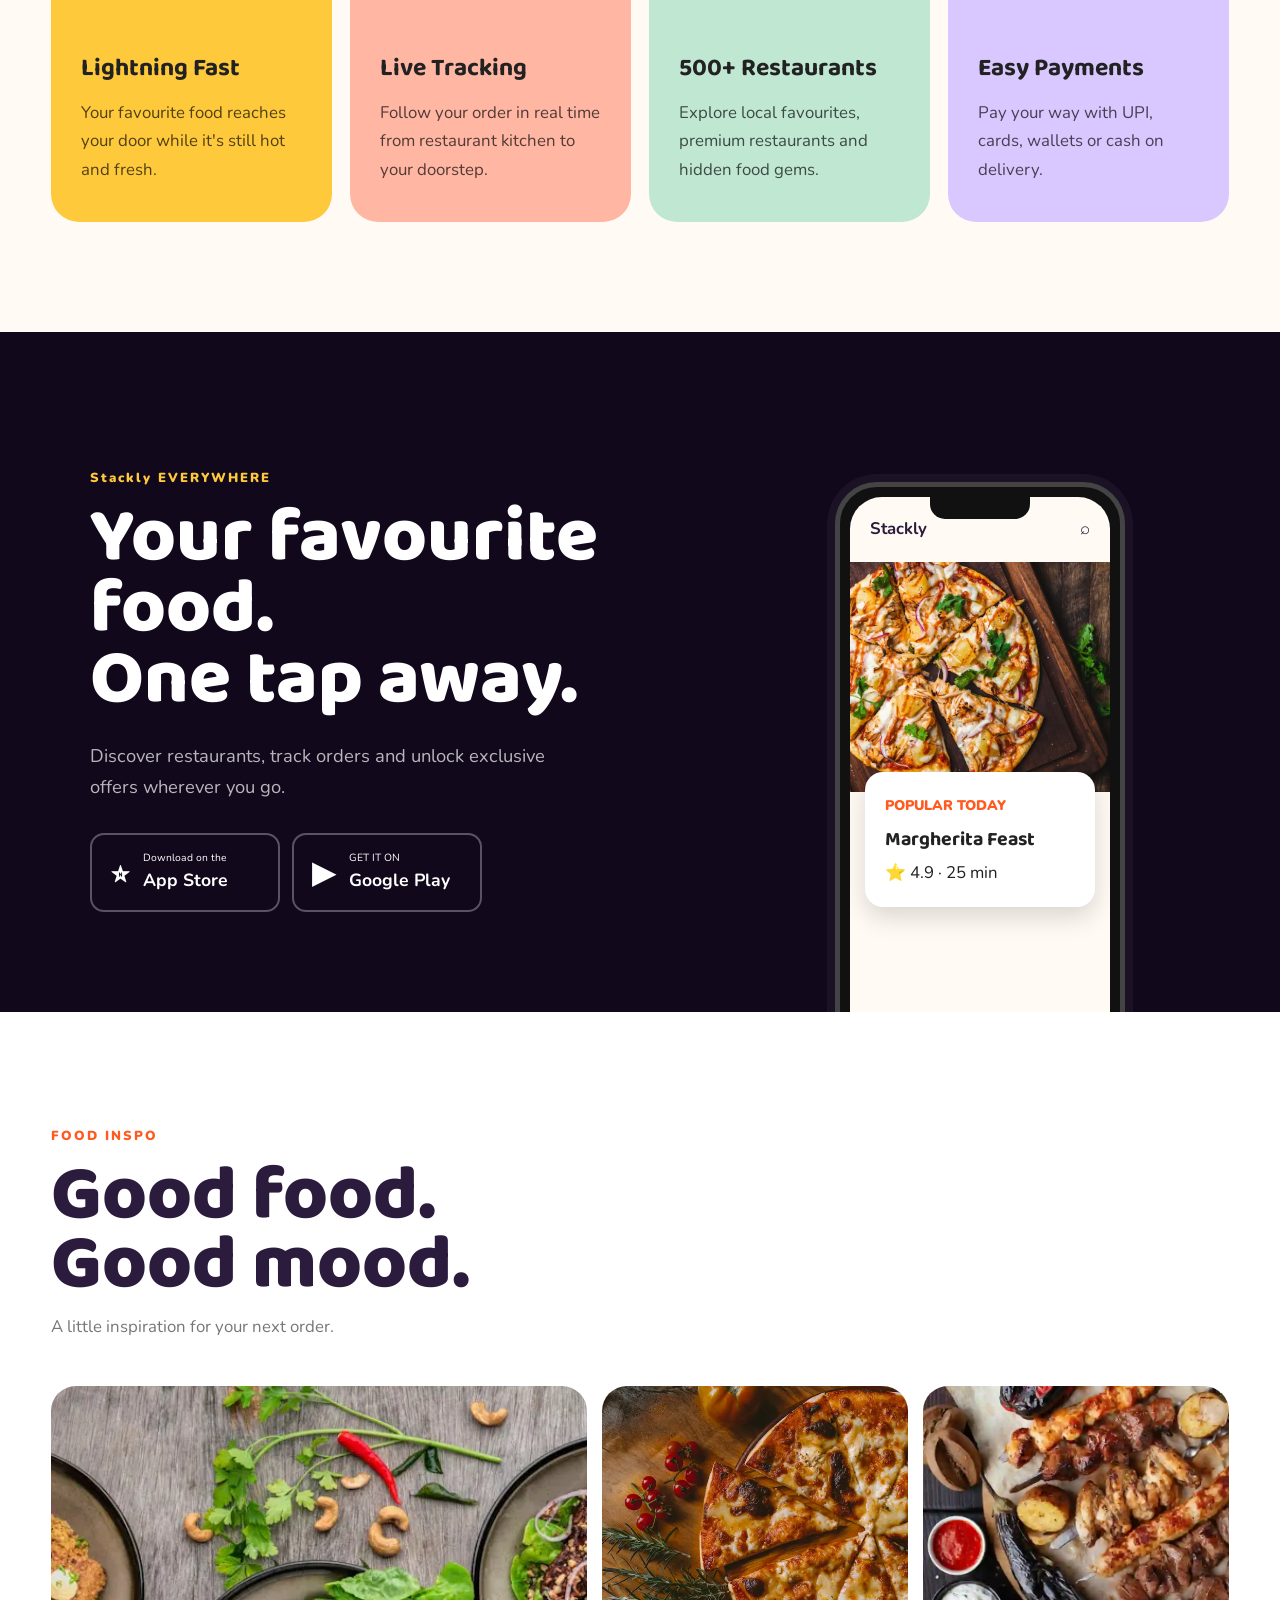
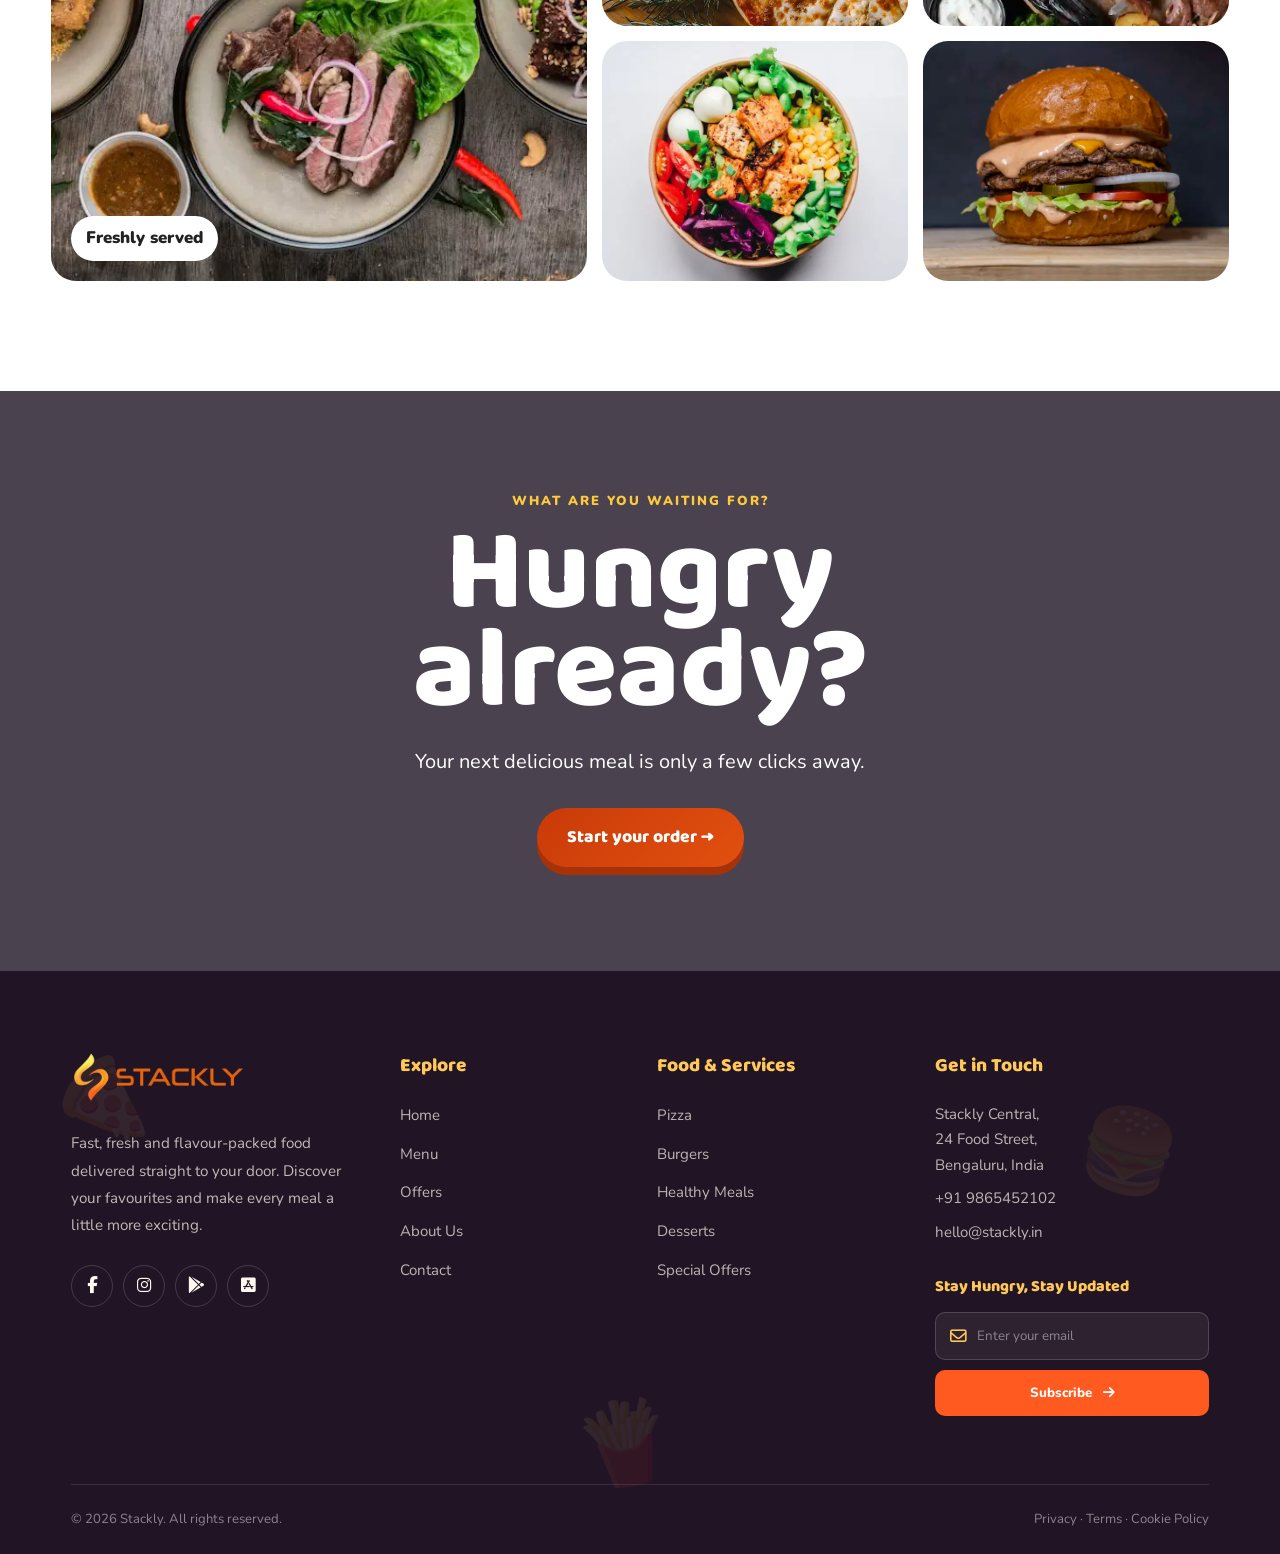
==== commit d7ab8cbe: "bug-fixes1" ====
--- a/index.html
+++ b/index.html
@@ -696,7 +696,7 @@
       <div class="footer-brand">
 
         <a href="index.html" class="brand">
-          <img src="images/logo.webp" alt="FoodRush">
+          <img src="images/logo.webp" alt="Stackly">
         </a>
 
         <p>
@@ -799,7 +799,7 @@
         <h4>Get in Touch</h4>
 
         <p>
-          FoodRush Central,
+          Stackly Central,
           <br>
           24 Food Street,
           <br>
@@ -807,7 +807,11 @@
         </p>
 
         <p style="margin-top:.5rem">
-          hello@foodrush.in
+          +91 9865452102
+        </p>
+
+        <p style="margin-top:.5rem">
+          hello@stackly.in
         </p>
 
 
@@ -855,7 +859,7 @@
     <div class="f-bot">
 
       <span>
-        &copy; 2026 FoodRush.
+        &copy; 2026 Stackly.
         All rights reserved.
       </span>
 
--- a/css/common.css
+++ b/css/common.css
@@ -1,24 +1,67 @@
+/* =========================================================
+   FOODRUSH — COMMON CSS
+   ========================================================= */
+
+/* =========================================================
+   ROOT VARIABLES
+   ========================================================= */
+
 :root {
   --o: #ff5a1f;
   --p: #2b1b3d;
   --y: #ffc93c;
-}
+
+  --orange: #ff5a1f;
+  --orange-dark: #c93a08;
+
+  --bg: #fffaf3;
+  --dark: #222;
+  --footer: #211525;
+  --footer-dark: #12081c;
+  --white-soft: #fff8ef;
+}
+
+
+/* =========================================================
+   RESET / GLOBAL
+   ========================================================= */
+
 * {
   box-sizing: border-box;
   margin: 0;
   padding: 0;
 }
+
 html {
   scroll-behavior: smooth;
-}
+  width: 100%;
+  max-width: 100%;
+  overflow-x: clip;
+}
+
 body {
-  font:
-    400 1.05rem/1.6 Nunito,
-    sans-serif;
-  background: #fffaf3;
-  color: #222;
-  overflow-x: hidden;
-}
+  width: 100%;
+  max-width: 100%;
+  overflow-x: clip;
+
+  font: 400 1.05rem/1.6 "Nunito", sans-serif;
+
+  background: var(--bg);
+  color: var(--dark);
+}
+
+@supports not (overflow-x: clip) {
+  html,
+  body {
+    overflow-x: hidden;
+  }
+}
+
+main {
+  display: block;
+  padding: 0;
+}
+
 h1,
 h2,
 h3,
@@ -26,35 +69,61 @@
 .btn {
   font-family: "Baloo 2", sans-serif;
 }
+
 a {
   color: inherit;
   text-decoration: none;
 }
+
 img {
+  display: block;
   max-width: 100%;
-  display: block;
-}
+}
+
+
+/* =========================================================
+   CONTAINER
+   ========================================================= */
+
 .wrap {
-  max-width: 1150px;
+  position: relative;
+  width: min(1200px, 92%);
+  max-width: 1200px;
   margin: auto;
   padding: 0 20px;
 }
+
+
+/* =========================================================
+   HEADER
+   ========================================================= */
+
 .hd {
   position: sticky;
   top: 0;
   z-index: 50;
+
+  width: 100%;
+  max-width: 100%;
+
   display: flex;
+  align-items: center;
   justify-content: space-between;
-  align-items: center;
+
   padding: 12px 24px;
-  background: var(--p);
+
+  background: rgba(43, 27, 61, 0.94);
+  backdrop-filter: blur(8px);
+
   color: #fff;
+
   border-bottom: 4px solid var(--y);
 }
 
-/* ================================
-   FOODRUSH NAV LOGO IMAGE
-================================ */
+
+/* =========================================================
+   LOGO
+   ========================================================= */
 
 .logo {
   display: flex;
@@ -63,946 +132,1523 @@
 }
 
 .logo img {
+  display: block;
   width: 180px;
   height: auto;
-  display: block;
   object-fit: contain;
 }
 
-@media (max-width: 760px) {
-  .logo img {
-    width: 145px;
-  }
-}
+
+/* =========================================================
+   NAVIGATION
+   ========================================================= */
 
 .nav ul {
   display: flex;
+  align-items: center;
   gap: 24px;
+
   list-style: none;
-  align-items: center;
-}
+}
+
 .nav a {
+  display: inline-block;
+
+  padding: 6px 2px;
+
   font-weight: 700;
-  padding: 6px 2px;
+
   border-bottom: 3px solid transparent;
-  transition: 0.3s;
-}
+
+  transition:
+    color 0.3s ease,
+    border-color 0.3s ease;
+}
+
 .nav a:hover,
 .nav a.cur {
+  color: var(--y);
   border-color: var(--y);
-  color: var(--y);
-}
+}
+
+
+/* =========================================================
+   HAMBURGER
+   ========================================================= */
+
+.burger {
+  display: none;
+
+  position: relative;
+
+  width: 36px;
+  height: 36px;
+
+  padding: 0;
+
+  background: transparent;
+  border: 0;
+
+  cursor: pointer;
+
+  z-index: 1001;
+}
+
+.burger i {
+  display: block;
+
+  width: 28px;
+  height: 3px;
+
+  margin: 6px auto;
+
+  background: #fff;
+
+  transition:
+    transform 0.35s ease,
+    opacity 0.25s ease;
+}
+
+
+/* =========================================================
+   BUTTONS
+   ========================================================= */
+
 .btn {
+  position: relative;
+
   display: inline-block;
+
   padding: 12px 28px;
-  background: var(--o);
+
+  background: linear-gradient(135deg, #c93a08, #e2500f);
   color: #fff;
+
   border: 3px solid #fff;
   border-radius: 50px;
+
   font-size: 1.1rem;
   font-weight: 800;
+
   cursor: pointer;
-  transition: 0.3s;
+
+  overflow: hidden;
+
   box-shadow: 0 6px 0 #a83208;
-}
+
+  transition:
+    transform 0.3s ease,
+    box-shadow 0.3s ease;
+}
+
 .btn:hover {
   transform: translateY(3px);
   box-shadow: 0 3px 0 #a83208;
 }
+
+.btn::after {
+  content: "";
+
+  position: absolute;
+  top: 0;
+  left: -70%;
+
+  width: 40%;
+  height: 100%;
+
+  background: rgba(255, 255, 255, 0.4);
+
+  transform: skewX(-25deg);
+
+  animation: shine 3.5s infinite;
+}
+
 .btn.ghost {
   background: transparent;
 }
+
 .btn.lg {
   padding: 8px 22px;
+
   background: var(--y);
-  color: #2b1b3d;
+  color: var(--p);
+
   border-color: var(--y);
+
   box-shadow: none;
 }
-.burger {
-  display: none;
-  background: none;
-  border: 0;
-  cursor: pointer;
-  z-index: 70;
-}
-.burger i {
-  display: block;
-  width: 28px;
-  height: 3px;
-  background: #fff;
-  margin: 6px 0;
-  transition: 0.4s;
-}
+
+
+/* =========================================================
+   MARQUEE
+   ========================================================= */
+
 .marq {
+  overflow: hidden;
+
+  padding: 6px 0;
+
   background: var(--y);
-  color: #2b1b3d;
+  color: var(--p);
+
   font-weight: 800;
-  overflow: hidden;
+
   white-space: nowrap;
-  padding: 6px 0;
-}
+}
+
 .marq div {
   display: inline-block;
   animation: mq 22s linear infinite;
 }
+
+
+/* =========================================================
+   SECTIONS
+   ========================================================= */
+
+.s {
+  position: relative;
+
+  width: 100%;
+
+  padding: 96px 0;
+
+  color: #fff;
+  background: var(--panel);
+
+  border-top: 8px solid var(--y);
+
+  overflow: hidden;
+}
+
+.s::before {
+  content: "";
+
+  position: absolute;
+
+  width: 280px;
+  height: 280px;
+
+  right: -90px;
+  top: -90px;
+
+  border-radius: 50%;
+
+  background: rgba(255, 201, 60, 0.16);
+
+  animation: drift 9s ease-in-out infinite;
+}
+
+.s::after {
+  position: absolute;
+
+  bottom: -40px;
+  left: -30px;
+
+  font-size: 15rem;
+
+  opacity: 0.07;
+
+  pointer-events: none;
+
+  animation: spin 40s linear infinite;
+}
+
+.s:nth-child(odd)::after {
+  content: "🍕";
+}
+
+.s:nth-child(even)::after {
+  content: "🍔";
+
+  left: auto;
+  right: -30px;
+}
+
+.s h2 {
+  font: 800 2.4rem/1.2 "Baloo 2", sans-serif;
+}
+
+.s h2::after {
+  content: "";
+
+  display: block;
+
+  width: 90px;
+  height: 6px;
+
+  margin-top: 8px;
+
+  border-radius: 6px;
+
+  background: linear-gradient(
+    90deg,
+    var(--y),
+    var(--o)
+  );
+
+  animation: grow 1.4s ease-out both;
+}
+
+.s .sub {
+  opacity: 1;
+}
+
+.sub {
+  max-width: 600px;
+
+  margin: 6px 0 32px;
+
+  opacity: 0.95;
+}
+
+.s:nth-child(even) .wrap > h2,
+.s:nth-child(even) .sub {
+  margin-left: auto;
+  margin-right: auto;
+
+  text-align: center;
+}
+
+.s:nth-child(even) h2::after {
+  margin-left: auto;
+  margin-right: auto;
+}
+
+
+/* =========================================================
+   HERO
+   ========================================================= */
+
+.hero {
+  padding: 90px 0;
+}
+
+.hg {
+  display: grid;
+
+  grid-template-columns: 1.1fr 1fr;
+
+  gap: 40px;
+
+  align-items: center;
+}
+
+.hero h1 {
+  margin-bottom: 14px;
+
+  font-size: 3.4rem;
+  line-height: 1.1;
+
+  text-shadow: 0 4px 0 rgba(0, 0, 0, 0.25);
+}
+
+.hero p {
+  margin-bottom: 24px;
+
+  font-size: 1.2rem;
+}
+
+.himg {
+  position: relative;
+}
+
+.himg img {
+  width: 100%;
+
+  aspect-ratio: 1;
+
+  object-fit: cover;
+
+  border: 8px solid var(--y);
+
+  border-radius:
+    50% 50% 40% 60% /
+    50% 40% 60% 50%;
+
+  animation: morph 8s ease-in-out infinite;
+}
+
+
+/* =========================================================
+   FLOATING HERO ICONS
+   ========================================================= */
+
+.fl {
+  position: absolute;
+
+  font-size: 2.6rem;
+
+  animation: fly 3s ease-in-out infinite;
+}
+
+.f1 {
+  top: -10px;
+  left: 0;
+}
+
+.f2 {
+  bottom: 10px;
+  left: -10px;
+
+  animation-delay: 0.8s;
+}
+
+.f3 {
+  top: 30%;
+  right: -10px;
+
+  animation-delay: 1.6s;
+}
+
+
+/* =========================================================
+   CHIPS
+   ========================================================= */
+
+.chips {
+  display: flex;
+  flex-wrap: wrap;
+
+  gap: 10px;
+
+  margin-top: 22px;
+}
+
+.chips span {
+  padding: 8px 16px;
+
+  border: 2px solid var(--y);
+  border-radius: 50px;
+
+  background: rgba(255, 255, 255, 0.12);
+
+  font-weight: 700;
+
+  animation: pulse 3s infinite;
+}
+
+.chips span:nth-child(2) {
+  animation-delay: 0.5s;
+}
+
+.chips span:nth-child(3) {
+  animation-delay: 1s;
+}
+
+
+/* =========================================================
+   GRID / CARDS
+   ========================================================= */
+
+.grid {
+  display: grid;
+
+  grid-template-columns:
+    repeat(auto-fit, minmax(240px, 1fr));
+
+  gap: 24px;
+}
+
+.card {
+  display: flex;
+  flex-direction: column;
+
+  overflow: hidden;
+
+  box-shadow: 0 8px 0 rgba(0, 0, 0, 0.28);
+
+  transition:
+    transform 0.4s ease,
+    box-shadow 0.4s ease;
+}
+
+.card:hover {
+  transform: translateY(-10px) rotate(-1deg);
+
+  box-shadow: 0 14px 0 rgba(0, 0, 0, 0.25);
+}
+
+.card img {
+  width: 100%;
+  height: 180px;
+
+  object-fit: cover;
+
+  background: #ccc;
+
+  transition: transform 0.8s ease;
+}
+
+.card:hover img {
+  transform: scale(1.12);
+}
+
+.cb {
+  padding: 18px;
+}
+
+.cb h3 {
+  margin-bottom: 4px;
+
+  font-size: 1.35rem;
+}
+
+.pr {
+  display: inline-block;
+
+  margin-top: 8px;
+
+  font-size: 1.3rem;
+}
+
+
+/* =========================================================
+   ICON CARDS
+   ========================================================= */
+
+.tc {
+  padding: 10px;
+}
+
+.ic {
+  padding: 10px 18px 0;
+
+  font-size: 2.6rem;
+
+  animation: bounce 2s infinite;
+}
+
+
+/* =========================================================
+   STATS
+   ========================================================= */
+
+.stats {
+  display: grid;
+
+  grid-template-columns:
+    repeat(auto-fit, minmax(200px, 1fr));
+
+  gap: 20px;
+
+  text-align: center;
+
+  justify-content: center;
+}
+
+.stats b {
+  display: block;
+
+  font: 800 3.2rem "Baloo 2", sans-serif;
+}
+
+
+/* =========================================================
+   TABS / TIMER
+   ========================================================= */
+
+.tabs,
+.timer {
+  justify-content: center;
+}
+
+.s:nth-child(even) .timer,
+.s:nth-child(even) .tabs {
+  justify-content: center;
+}
+
+
+/* =========================================================
+   REVEAL ANIMATION
+   ========================================================= */
+
+.reveal {
+  opacity: 0;
+
+  transform:
+    translateX(-40px)
+    scale(0.96);
+
+  transition:
+    opacity 1s ease,
+    transform 1s cubic-bezier(0.2, 0.9, 0.3, 1.2);
+}
+
+.reveal:nth-child(even) {
+  transform:
+    translateX(40px)
+    scale(0.96);
+}
+
+.reveal.in {
+  opacity: 1;
+
+  transform: none;
+}
+
+
+/* =========================================================
+   PROGRESS BAR
+   ========================================================= */
+
+#bar {
+  position: fixed;
+
+  top: 0;
+  left: 0;
+
+  width: 0;
+  height: 5px;
+
+  background: linear-gradient(
+    90deg,
+    var(--y),
+    var(--o)
+  );
+
+  z-index: 200;
+}
+
+
+/* =========================================================
+   BACK TO TOP
+   ========================================================= */
+
+#top {
+  position: fixed;
+
+  right: 18px;
+  bottom: 18px;
+
+  width: 48px;
+  height: 48px;
+
+  border: 3px solid #fff;
+  border-radius: 50%;
+
+  background: var(--orange-dark);
+  color: #fff;
+
+  font-size: 1.4rem;
+
+  cursor: pointer;
+
+  z-index: 40;
+
+  opacity: 0;
+
+  transform: scale(0);
+
+  transition: 0.4s;
+}
+
+#top.on {
+  opacity: 1;
+
+  transform: scale(1);
+
+  animation: bounce 2s infinite;
+}
+
+
+/* =========================================================
+   MODAL
+   ========================================================= */
+
+.modal {
+  position: fixed;
+
+  inset: 0;
+
+  display: grid;
+  place-items: center;
+
+  background: rgba(0, 0, 0, 0.7);
+
+  z-index: 100;
+
+  opacity: 0;
+  visibility: hidden;
+
+  transition: 0.3s;
+}
+
+.modal.show {
+  opacity: 1;
+  visibility: visible;
+}
+
+.box {
+  position: relative;
+
+  width: min(400px, 92vw);
+
+  padding: 36px 28px;
+
+  background: #fff;
+  color: #222;
+
+  border: 5px solid var(--o);
+  border-radius: 24px;
+
+  transform:
+    scale(0.7)
+    rotate(-4deg);
+
+  transition: 0.4s;
+}
+
+.modal.show .box {
+  transform: none;
+}
+
+.box h2 {
+  margin-bottom: 16px;
+}
+
+.box input {
+  width: 100%;
+
+  padding: 12px;
+
+  margin-bottom: 12px;
+
+  border: 3px solid var(--p);
+  border-radius: 10px;
+
+  font: inherit;
+}
+
+.x {
+  position: absolute;
+
+  top: 10px;
+  right: 14px;
+
+  width: 36px;
+  height: 36px;
+
+  border: 0;
+  border-radius: 50%;
+
+  background: var(--p);
+  color: #fff;
+
+  font-size: 1rem;
+
+  cursor: pointer;
+}
+
+
+/* =========================================================
+   ROLE SELECTOR
+   ========================================================= */
+
+.roles {
+  display: grid;
+
+  grid-template-columns: 1fr 1fr;
+
+  gap: 10px;
+
+  margin-bottom: 16px;
+}
+
+.roles button {
+  padding: 12px 6px;
+
+  border: 3px solid var(--p);
+  border-radius: 12px;
+
+  background: #fff;
+
+  font-weight: 700;
+
+  cursor: pointer;
+}
+
+.roles .on {
+  background: var(--p);
+  color: #fff;
+}
+
+
+/* =========================================================
+   FOOTER
+   ========================================================= */
+
+.ftr {
+  position: relative;
+
+  overflow: hidden;
+
+  padding: 80px 0 0;
+
+  background: var(--footer);
+  color: var(--white-soft);
+}
+
+.ftr .wrap {
+  position: relative;
+
+  z-index: 2;
+}
+
+
+/* =========================================================
+   FOOTER DECORATION
+   ========================================================= */
+
+.food-decor {
+  position: absolute;
+
+  inset: 0;
+
+  overflow: hidden;
+
+  pointer-events: none;
+
+  opacity: 0.08;
+}
+
+.food-decor span {
+  position: absolute;
+
+  font-size: 5rem;
+}
+
+.food-decor span:nth-child(1) {
+  top: 12%;
+  left: 4%;
+
+  transform: rotate(-18deg);
+}
+
+.food-decor span:nth-child(2) {
+  top: 20%;
+  right: 8%;
+
+  transform: rotate(15deg);
+}
+
+.food-decor span:nth-child(3) {
+  bottom: 8%;
+  left: 45%;
+
+  transform: rotate(-12deg);
+}
+
+
+/* =========================================================
+   FOOTER GRID
+   ========================================================= */
+
+.f-grid {
+  display: grid;
+
+  grid-template-columns:
+    1.35fr 1fr 1.1fr 1.35fr;
+
+  gap: 55px;
+
+  padding-bottom: 60px;
+}
+
+
+/* =========================================================
+   FOOTER BRAND
+   ========================================================= */
+
+.footer-brand .brand {
+  display: inline-flex;
+
+  align-items: center;
+
+  text-decoration: none;
+}
+
+.footer-brand .brand img {
+  display: block;
+
+  width: 175px;
+  height: auto;
+
+  object-fit: contain;
+}
+
+.footer-brand p {
+  max-width: 34ch;
+
+  margin-top: 20px;
+
+  color: rgba(255, 248, 239, 0.72);
+
+  line-height: 1.8;
+
+  font-size: 0.95rem;
+}
+
+
+/* =========================================================
+   SOCIAL LINKS
+   ========================================================= */
+
+.soc {
+  display: flex;
+
+  gap: 10px;
+
+  margin-top: 25px;
+}
+
+.soc a {
+  display: grid;
+  place-items: center;
+
+  width: 42px;
+  height: 42px;
+
+  border: 1px solid rgba(255, 255, 255, 0.16);
+  border-radius: 50%;
+
+  color: var(--white-soft);
+
+  transition: 0.3s ease;
+}
+
+.soc a:hover {
+  background: var(--orange);
+  border-color: var(--orange);
+
+  transform: translateY(-4px);
+}
+
+
+/* =========================================================
+   FOOTER HEADINGS
+   ========================================================= */
+
+.f-grid h4 {
+  margin: 0 0 20px;
+
+  color: #ffc857;
+
+  font-family: "Baloo 2", sans-serif;
+
+  font-size: 1.2rem;
+  font-weight: 800;
+}
+
+
+/* =========================================================
+   FOOTER LINKS
+   ========================================================= */
+
+.f-grid ul {
+  margin: 0;
+  padding: 0;
+
+  list-style: none;
+}
+
+.f-grid li {
+  margin-bottom: 12px;
+}
+
+.f-grid li a {
+  color: rgba(255, 248, 239, 0.7);
+
+  font-size: 0.94rem;
+
+  transition:
+    color 0.25s ease,
+    padding 0.25s ease;
+}
+
+.f-grid li a:hover {
+  padding-left: 5px;
+
+  color: #ffc857;
+}
+
+
+/* =========================================================
+   FOOTER CONTACT
+   ========================================================= */
+
+.f-grid > div:last-child p {
+  margin: 0;
+
+  color: rgba(255, 248, 239, 0.7);
+
+  line-height: 1.7;
+
+  font-size: 0.94rem;
+}
+
+
+/* =========================================================
+   NEWSLETTER
+   ========================================================= */
+
+.footer-subscribe {
+  margin-top: 28px;
+}
+
+.footer-subscribe h4 {
+  margin-bottom: 13px;
+
+  font-size: 1rem;
+}
+
+.subscribe-form {
+  display: flex;
+
+  flex-direction: column;
+
+  gap: 10px;
+}
+
+.subscribe-input {
+  display: flex;
+
+  align-items: center;
+
+  gap: 10px;
+
+  height: 48px;
+
+  padding: 0 14px;
+
+  border: 1px solid rgba(255, 255, 255, 0.16);
+  border-radius: 10px;
+
+  background: rgba(255, 255, 255, 0.06);
+}
+
+.subscribe-input i {
+  color: #ffc857;
+}
+
+.subscribe-input input {
+  width: 100%;
+  min-width: 0;
+
+  border: 0;
+  outline: 0;
+
+  background: transparent;
+
+  color: #fff;
+
+  font-family: "Nunito", sans-serif;
+}
+
+.subscribe-input input::placeholder {
+  color: rgba(255, 255, 255, 0.45);
+}
+
+.subscribe-btn {
+  height: 46px;
+
+  border: 0;
+  border-radius: 10px;
+
+  background: var(--orange);
+  color: #fff;
+
+  font-family: "Nunito", sans-serif;
+  font-weight: 800;
+
+  cursor: pointer;
+
+  transition: 0.3s ease;
+}
+
+.subscribe-btn i {
+  margin-left: 7px;
+
+  transition: 0.3s ease;
+}
+
+.subscribe-btn:hover {
+  background: var(--orange-dark);
+
+  transform: translateY(-2px);
+}
+
+.subscribe-btn:hover i {
+  transform: translateX(4px);
+}
+
+.subscribe-message {
+  display: block;
+
+  margin-top: 8px;
+
+  font-size: 0.8rem;
+}
+
+
+/* =========================================================
+   FOOTER BOTTOM
+   ========================================================= */
+
+.f-bot {
+  display: flex;
+
+  align-items: center;
+  justify-content: space-between;
+
+  gap: 20px;
+
+  min-height: 70px;
+
+  border-top: 1px solid rgba(255, 255, 255, 0.1);
+
+  color: rgba(255, 255, 255, 0.48);
+
+  font-size: 0.82rem;
+}
+
+.f-bot span:last-child {
+  text-align: right;
+}
+
+
+/* =========================================================
+   MOBILE NAVIGATION
+   ========================================================= */
+
+@media (max-width: 900px) {
+
+  /* -------------------------------------------------------
+     PAGE SCROLL LOCK
+     ------------------------------------------------------- */
+
+  html.menu-open,
+  body.menu-open {
+    height: 100% !important;
+
+    overflow: hidden !important;
+
+    overscroll-behavior: none !important;
+  }
+
+
+  /* -------------------------------------------------------
+     HEADER / LOGO
+     ------------------------------------------------------- */
+
+  .logo img {
+    width: 145px;
+  }
+
+
+  /* -------------------------------------------------------
+     HAMBURGER
+     ------------------------------------------------------- */
+
+  .burger {
+    display: block;
+  }
+
+  .burger.open i:nth-child(1) {
+    transform: translateY(9px) rotate(45deg);
+  }
+
+  .burger.open i:nth-child(2) {
+    opacity: 0;
+  }
+
+  .burger.open i:nth-child(3) {
+    transform: translateY(-9px) rotate(-45deg);
+  }
+
+
+  /* -------------------------------------------------------
+     MOBILE DRAWER
+     ------------------------------------------------------- */
+
+  .nav {
+    position: fixed !important;
+
+    top: 0 !important;
+    right: 0 !important;
+    bottom: 0 !important;
+
+    width: 50vw !important;
+    max-width: 50vw !important;
+
+    height: 100vh !important;
+    height: 100dvh !important;
+
+    margin: 0 !important;
+
+    padding: 90px 24px 30px !important;
+
+    box-sizing: border-box !important;
+
+    background: var(--p) !important;
+
+    border-left: 4px solid var(--y);
+
+    transform: translateX(100%) !important;
+
+    transition:
+      transform 0.45s cubic-bezier(0.7, 0, 0.2, 1);
+
+    z-index: 1000 !important;
+
+    overflow: hidden !important;
+
+    overscroll-behavior: none !important;
+
+    isolation: isolate;
+  }
+
+  .nav.open {
+    transform: translateX(0) !important;
+  }
+
+
+  /* -------------------------------------------------------
+     MOBILE NAV LIST
+     ------------------------------------------------------- */
+
+  .nav ul {
+    display: flex !important;
+
+    flex-direction: column !important;
+
+    align-items: flex-start !important;
+    justify-content: flex-start !important;
+
+    gap: 20px !important;
+
+    width: 100% !important;
+
+    margin: 0 !important;
+    padding: 0 !important;
+
+    list-style: none !important;
+
+    overflow: visible !important;
+  }
+
+  .nav li {
+    display: block !important;
+
+    width: auto !important;
+
+    opacity: 0;
+
+    transform: translateX(25px);
+
+    transition:
+      opacity 0.35s ease,
+      transform 0.35s ease;
+  }
+
+  .nav.open li {
+    opacity: 1;
+
+    transform: translateX(0);
+  }
+
+
+  /* -------------------------------------------------------
+     NAV STAGGER
+     ------------------------------------------------------- */
+
+  .nav.open li:nth-child(1) {
+    transition-delay: 0s;
+  }
+
+  .nav.open li:nth-child(2) {
+    transition-delay: 0.08s;
+  }
+
+  .nav.open li:nth-child(3) {
+    transition-delay: 0.16s;
+  }
+
+  .nav.open li:nth-child(4) {
+    transition-delay: 0.24s;
+  }
+
+  .nav.open li:nth-child(5) {
+    transition-delay: 0.32s;
+  }
+
+  .nav.open li:nth-child(6) {
+    transition-delay: 0.40s;
+  }
+
+
+  /* -------------------------------------------------------
+     MOBILE NAV LINKS
+     ------------------------------------------------------- */
+
+  .nav a {
+    display: inline-block !important;
+
+    padding: 6px 2px;
+
+    color: #fff;
+
+    font-size: 1.15rem;
+
+    white-space: nowrap;
+
+    border-bottom: 3px solid transparent;
+  }
+
+  .nav a:hover,
+  .nav a.cur {
+    color: var(--y);
+
+    border-color: var(--y);
+  }
+
+
+  /* -------------------------------------------------------
+     MOBILE LOGIN BUTTON
+     ------------------------------------------------------- */
+
+  .nav .btn.lg {
+    display: inline-block !important;
+
+    margin-top: 4px;
+
+    padding: 12px 28px;
+
+    white-space: nowrap;
+  }
+
+
+  /* -------------------------------------------------------
+     HERO / SECTIONS
+     ------------------------------------------------------- */
+
+  .s {
+    padding: 56px 0;
+  }
+
+  .s h2 {
+    font-size: 2rem;
+  }
+
+  .hero {
+    padding: 56px 0;
+  }
+
+  .hg {
+    grid-template-columns: 1fr;
+  }
+
+  .hero h1 {
+    font-size: 2.4rem;
+  }
+
+
+  /* -------------------------------------------------------
+     FOOTER
+     ------------------------------------------------------- */
+
+  .f-grid {
+    grid-template-columns: repeat(2, 1fr);
+
+    gap: 45px 35px;
+  }
+}
+
+
+/* =========================================================
+   SMALL MOBILE
+   ========================================================= */
+
+@media (max-width: 600px) {
+
+  .ftr {
+    padding-top: 60px;
+  }
+
+  .f-grid {
+    grid-template-columns: 1fr;
+
+    gap: 38px 25px;
+  }
+
+  .footer-brand {
+    grid-column: 1 / -1;
+  }
+
+  .footer-brand p {
+    max-width: 42ch;
+  }
+
+  .footer-brand .brand img {
+    width: 155px;
+  }
+
+  .f-grid h4 {
+    font-size: 1.05rem;
+  }
+
+  .f-grid li a,
+  .f-grid > div:last-child p {
+    font-size: 0.88rem;
+  }
+
+  .footer-subscribe {
+    margin-top: 22px;
+  }
+
+  .f-bot {
+    flex-direction: column;
+
+    align-items: flex-start;
+
+    padding: 22px 0;
+
+    gap: 8px;
+
+    line-height: 1.6;
+  }
+
+  .f-bot span:last-child {
+    text-align: left;
+  }
+}
+
+
+/* =========================================================
+   SMALL MOBILE NAV DRAWER
+   ========================================================= */
+
+@media (max-width: 480px) {
+
+  .nav {
+    width: 72vw !important;
+    max-width: 72vw !important;
+
+    padding-left: 24px !important;
+    padding-right: 20px !important;
+  }
+
+  .nav a {
+    font-size: 1.1rem;
+  }
+}
+
+
+/* =========================================================
+   VERY SMALL MOBILE
+   ========================================================= */
+
+@media (max-width: 360px) {
+
+  .nav {
+    width: 78vw !important;
+    max-width: 78vw !important;
+  }
+}
+
+
+/* =========================================================
+   REDUCED MOTION
+   ========================================================= */
+
+@media (prefers-reduced-motion: reduce) {
+
+  *,
+  *::before,
+  *::after {
+    animation: none !important;
+
+    transition: none !important;
+  }
+
+  .reveal {
+    opacity: 1;
+
+    transform: none;
+  }
+}
+
+
+/* =========================================================
+   ANIMATIONS
+   ========================================================= */
+
 @keyframes mq {
   to {
     transform: translateX(-50%);
   }
 }
-.s {
-  padding: 80px 0;
-  color: #fff;
-  background: var(--panel);
-}
-.s h2 {
-  font: 800 2.4rem/1.2 "Baloo 2";
-}
-.sub {
-  margin: 6px 0 32px;
-  opacity: 0.95;
-  max-width: 600px;
-}
-.hg {
-  display: grid;
-  grid-template-columns: 1.1fr 1fr;
-  gap: 40px;
-  align-items: center;
-}
-.hero h1 {
-  font-size: 3.4rem;
-  line-height: 1.1;
-  margin-bottom: 14px;
-}
-.hero p {
-  margin-bottom: 24px;
-  font-size: 1.2rem;
-}
-.himg {
-  position: relative;
-}
-.himg img {
-  border-radius: 50% 50% 40% 60%/50% 40% 60% 50%;
-  border: 8px solid var(--y);
-  animation: morph 8s ease-in-out infinite;
-  aspect-ratio: 1;
-  object-fit: cover;
-  width: 100%;
-}
+
 @keyframes morph {
+
   50% {
-    border-radius: 40% 60% 60% 40%/60% 40% 50% 50%;
+    border-radius:
+      40% 60% 60% 40% /
+      60% 40% 50% 50%;
+
     transform: rotate(3deg);
   }
 }
-.fl {
-  position: absolute;
-  font-size: 2.6rem;
-  animation: fly 3s ease-in-out infinite;
-}
-.f1 {
-  top: -10px;
-  left: 0;
-}
-.f2 {
-  bottom: 10px;
-  left: -10px;
-  animation-delay: 0.8s;
-}
-.f3 {
-  top: 30%;
-  right: -10px;
-  animation-delay: 1.6s;
-}
+
 @keyframes fly {
+
   50% {
-    transform: translateY(-18px) rotate(12deg);
-  }
-}
-.grid {
-  display: grid;
-  grid-template-columns: repeat(auto-fit, minmax(240px, 1fr));
-  gap: 24px;
-}
-.card {
-  overflow: hidden;
-  transition:
-    transform 0.4s,
-    box-shadow 0.4s;
-  display: flex;
-  flex-direction: column;
-}
-.card:hover {
-  transform: translateY(-8px) rotate(-1deg);
-  box-shadow: 0 14px 0 rgba(0, 0, 0, 0.25);
-}
-.card img {
-  height: 180px;
-  width: 100%;
-  object-fit: cover;
-  background: #ccc;
-}
-.cb {
-  padding: 18px;
-}
-.cb h3 {
-  font-size: 1.35rem;
-  margin-bottom: 4px;
-}
-.pr {
-  display: inline-block;
-  margin-top: 8px;
-  font-size: 1.3rem;
-}
-.tc {
-  padding: 10px;
-}
-.ic {
-  font-size: 2.6rem;
-  padding: 10px 18px 0;
-  animation: bounce 2s infinite;
-}
+    transform:
+      translateY(-18px)
+      rotate(12deg);
+  }
+}
+
 @keyframes bounce {
+
   50% {
     transform: translateY(-8px);
   }
 }
+
 @keyframes pulse {
+
   50% {
     transform: scale(1.06);
   }
 }
-.stats {
-  display: grid;
-  grid-template-columns: repeat(auto-fit, minmax(200px, 1fr));
-  gap: 20px;
-  text-align: center;
-}
-.stats b {
-  display: block;
-  font: 800 3.2rem "Baloo 2";
-}
-.reveal {
-  opacity: 0;
-  transform: translateX(-40px) scale(0.96);
-  transition: 1s cubic-bezier(0.2, 0.9, 0.3, 1.2);
-}
-.reveal:nth-child(even) {
-  transform: translateX(40px) scale(0.96);
-}
-.reveal.in {
-  opacity: 1;
-  transform: none;
-}
-.ft {
-  background: #12081c;
-  color: #fff;
-  text-align: center;
-  padding: 40px 20px;
-  border-top: 6px solid var(--o);
-}
-.ft a {
-  color: var(--y);
-}
-.modal {
-  position: fixed;
-  inset: 0;
-  background: rgba(0, 0, 0, 0.7);
-  display: grid;
-  place-items: center;
-  z-index: 100;
-  opacity: 0;
-  visibility: hidden;
-  transition: 0.3s;
-}
-.modal.show {
-  opacity: 1;
-  visibility: visible;
-}
-.box {
-  position: relative;
-  background: #fff;
-  color: #222;
-  padding: 36px 28px;
-  border-radius: 24px;
-  width: min(400px, 92vw);
-  border: 5px solid var(--o);
-  transform: scale(0.7) rotate(-4deg);
-  transition: 0.4s;
-}
-.modal.show .box {
-  transform: none;
-}
-.x {
-  position: absolute;
-  top: 10px;
-  right: 14px;
-  width: 36px;
-  height: 36px;
-  border-radius: 50%;
-  border: 0;
-  background: var(--p);
-  color: #fff;
-  font-size: 1rem;
-  cursor: pointer;
-}
-.box h2 {
-  margin-bottom: 16px;
-}
-.box input {
-  width: 100%;
-  padding: 12px;
-  margin-bottom: 12px;
-  border: 3px solid var(--p);
-  border-radius: 10px;
-  font: inherit;
-}
-.roles {
-  display: grid;
-  grid-template-columns: 1fr 1fr;
-  gap: 10px;
-  margin-bottom: 16px;
-}
-.roles button {
-  padding: 12px 6px;
-  border: 3px solid var(--p);
-  background: #fff;
-  border-radius: 12px;
-  font-weight: 700;
-  cursor: pointer;
-}
-.roles .on {
-  background: var(--p);
-  color: #fff;
-}
-@media (max-width: 900px) {
-  .burger {
-    display: block;
-  }
-  .nav {
-    position: fixed;
-    top: 0;
-    right: 0;
-    height: 100vh;
-    width: 50vw;
-    background: var(--p);
-    padding: 90px 20px 20px;
-    transform: translateX(100%);
-    transition: 0.5s cubic-bezier(0.7, 0, 0.2, 1);
-    z-index: 60;
-    border-left: 4px solid var(--y);
-  }
-  .nav.open {
-    transform: none;
-  }
-  .nav ul {
-    flex-direction: column;
-    align-items: flex-start;
-    gap: 20px;
-  }
-  .nav li {
-    opacity: 0;
-    transform: translateX(30px);
-    transition: 0.4s;
-  }
-  .nav.open li {
-    opacity: 1;
-    transform: none;
-  }
-  .nav.open li:nth-child(2) {
-    transition-delay: 0.15s;
-  }
-  .nav.open li:nth-child(3) {
-    transition-delay: 0.25s;
-  }
-  .nav.open li:nth-child(4) {
-    transition-delay: 0.35s;
-  }
-  .nav.open li:nth-child(5) {
-    transition-delay: 0.45s;
-  }
-  .nav.open li:nth-child(6) {
-    transition-delay: 0.55s;
-  }
-  .burger.open i:nth-child(1) {
-    transform: translateY(9px) rotate(45deg);
-  }
-  .burger.open i:nth-child(2) {
-    opacity: 0;
-  }
-  .burger.open i:nth-child(3) {
-    transform: translateY(-9px) rotate(-45deg);
-  }
-  .hg {
-    grid-template-columns: 1fr;
-  }
-  .hero h1 {
-    font-size: 2.4rem;
-  }
-}
-@media (prefers-reduced-motion: reduce) {
-  * {
-    animation: none !important;
-    transition: none !important;
-  }
-  .reveal {
-    opacity: 1;
-    transform: none;
-  }
-}
-
-/* UI polish */
-main {
-  display: block;
-  padding: 0;
-}
-.s {
-  width: 100%;
-  border-radius: 0;
-  border-top: 8px solid var(--y);
-  position: relative;
-  overflow: hidden;
-}
-.s:before {
-  content: "";
-  position: absolute;
-  width: 280px;
-  height: 280px;
-  right: -90px;
-  top: -90px;
-  border-radius: 50%;
-  background: rgba(255, 201, 60, 0.16);
-  animation: drift 9s ease-in-out infinite;
-}
+
 @keyframes drift {
+
   50% {
-    transform: translate(-30px, 30px) scale(1.15);
-  }
-}
-.wrap {
-  position: relative;
-}
-.s h2:after {
-  content: "";
-  display: block;
-  width: 90px;
-  height: 6px;
-  margin-top: 8px;
-  border-radius: 6px;
-  background: linear-gradient(90deg, var(--y), var(--o));
-  animation: grow 1.4s ease-out both;
-}
+    transform:
+      translate(-30px, 30px)
+      scale(1.15);
+  }
+}
+
 @keyframes grow {
+
   from {
     width: 0;
   }
 }
-.hd {
-  backdrop-filter: blur(8px);
-  background: rgba(43, 27, 61, 0.94);
-}
-.btn {
-  background: linear-gradient(135deg, #c93a08, #e2500f);
-  position: relative;
-  overflow: hidden;
-}
-.btn:after {
-  content: "";
-  position: absolute;
-  top: 0;
-  left: -70%;
-  width: 40%;
-  height: 100%;
-  background: rgba(255, 255, 255, 0.4);
-  transform: skewX(-25deg);
-  animation: shine 3.5s infinite;
-}
+
+@keyframes spin {
+
+  to {
+    transform: rotate(360deg);
+  }
+}
+
 @keyframes shine {
+
   to {
     left: 140%;
   }
-}
-.btn.lg {
-  background: var(--y);
-}
-.chips {
-  display: flex;
-  flex-wrap: wrap;
-  gap: 10px;
-  margin-top: 22px;
-}
-.chips span {
-  padding: 8px 16px;
-  border: 2px solid var(--y);
-  border-radius: 50px;
-  background: rgba(255, 255, 255, 0.12);
-  font-weight: 700;
-  animation: pulse 3s infinite;
-}
-.chips span:nth-child(2) {
-  animation-delay: 0.5s;
-}
-.chips span:nth-child(3) {
-  animation-delay: 1s;
-}
-.card {
-  box-shadow: 0 8px 0 rgba(0, 0, 0, 0.28);
-}
-.card img {
-  transition: transform 0.8s;
-}
-.card:hover img {
-  transform: scale(1.12);
-}
-.card:hover {
-  transform: translateY(-10px) rotate(-1deg);
-}
-.hero h1 {
-  text-shadow: 0 4px 0 rgba(0, 0, 0, 0.25);
-}
-.hero {
-  padding: 90px 0;
-}
-#bar {
-  position: fixed;
-  top: 0;
-  left: 0;
-  height: 5px;
-  width: 0;
-  background: linear-gradient(90deg, var(--y), var(--o));
-  z-index: 200;
-}
-#top {
-  position: fixed;
-  right: 18px;
-  bottom: 18px;
-  width: 48px;
-  height: 48px;
-  border-radius: 50%;
-  border: 3px solid #fff;
-  background: #c93a08;
-  color: #fff;
-  font-size: 1.4rem;
-  cursor: pointer;
-  z-index: 40;
-  opacity: 0;
-  transform: scale(0);
-  transition: 0.4s;
-}
-#top.on {
-  opacity: 1;
-  transform: scale(1);
-  animation: bounce 2s infinite;
-}
-@media (max-width: 900px) {
-  .s {
-    padding: 56px 0;
-  }
-  .s h2 {
-    font-size: 2rem;
-  }
-  .hero {
-    padding: 56px 0;
-  }
-}
-
-/* full-width layout, alternating alignment, watermark */
-.s {
-  padding: 96px 0;
-}
-.wrap {
-  max-width: 1200px;
-}
-.s:nth-child(even) .wrap > h2,
-.s:nth-child(even) .sub {
-  text-align: center;
-  margin-left: auto;
-  margin-right: auto;
-}
-.s:nth-child(even) h2:after {
-  margin-left: auto;
-  margin-right: auto;
-}
-.s:after {
-  position: absolute;
-  font-size: 15rem;
-  opacity: 0.07;
-  bottom: -40px;
-  left: -30px;
-  animation: spin 40s linear infinite;
-  pointer-events: none;
-}
-.s:nth-child(odd):after {
-  content: "🍕";
-}
-.s:nth-child(even):after {
-  content: "🍔";
-  left: auto;
-  right: -30px;
-}
-@keyframes spin {
-  to {
-    transform: rotate(360deg);
-  }
-}
-.tabs,
-.stats {
-  justify-content: center;
-}
-.s:nth-child(even) .timer,
-.s:nth-child(even) .tabs {
-  justify-content: center;
-}
-
-.s .sub {
-  opacity: 1;
-}
-.btn.lg {
-  color: #2b1b3d;
-}
-
-
-/* =========================================================
-   FOODRUSH FOOTER
-   ========================================================= */
-
-.ftr {
-  position: relative;
-  overflow: hidden;
-  background: #211525;
-  color: #fff8ef;
-  padding: 80px 0 0;
-}
-
-.ftr .wrap {
-  position: relative;
-  z-index: 2;
-  width: min(1180px, 92%);
-  margin: auto;
-}
-
-
-/* =========================
-   DECORATIVE FOOD
-   ========================= */
-
-.food-decor {
-  position: absolute;
-  inset: 0;
-  pointer-events: none;
-  overflow: hidden;
-  opacity: .08;
-}
-
-.food-decor span {
-  position: absolute;
-  font-size: 5rem;
-}
-
-.food-decor span:nth-child(1) {
-  top: 12%;
-  left: 4%;
-  transform: rotate(-18deg);
-}
-
-.food-decor span:nth-child(2) {
-  right: 8%;
-  top: 20%;
-  transform: rotate(15deg);
-}
-
-.food-decor span:nth-child(3) {
-  bottom: 8%;
-  left: 45%;
-  transform: rotate(-12deg);
-}
-
-
-/* =========================
-   FOOTER GRID
-   ========================= */
-
-.f-grid {
-  display: grid;
-  grid-template-columns: 1.35fr 1fr 1.1fr 1.35fr;
-  gap: 55px;
-  padding-bottom: 60px;
-}
-
-
-/* =========================
-   BRAND
-   ========================= */
-
-.footer-brand .brand {
-  display: inline-flex;
-  align-items: center;
-  text-decoration: none;
-}
-
-.footer-brand .brand img {
-  width: 175px;
-  height: auto;
-  display: block;
-  object-fit: contain;
-}
-
-.footer-brand p {
-  max-width: 34ch;
-  margin-top: 20px;
-  color: rgba(255, 248, 239, .72);
-  line-height: 1.8;
-  font-size: .95rem;
-}
-
-
-/* =========================
-   SOCIAL
-   ========================= */
-
-.soc {
-  display: flex;
-  gap: 10px;
-  margin-top: 25px;
-}
-
-.soc a {
-  width: 42px;
-  height: 42px;
-  display: grid;
-  place-items: center;
-  border: 1px solid rgba(255,255,255,.16);
-  border-radius: 50%;
-  color: #fff8ef;
-  text-decoration: none;
-  transition: .3s ease;
-}
-
-.soc a:hover {
-  background: var(--orange);
-  border-color: var(--orange);
-  transform: translateY(-4px);
-}
-
-
-/* =========================
-   FOOTER HEADINGS
-   ========================= */
-
-.f-grid h4 {
-  margin: 0 0 20px;
-  color: #ffc857;
-  font-family: "Baloo 2", sans-serif;
-  font-size: 1.2rem;
-  font-weight: 800;
-}
-
-
-/* =========================
-   FOOTER LINKS
-   ========================= */
-
-.f-grid ul {
-  list-style: none;
-  padding: 0;
-  margin: 0;
-}
-
-.f-grid li {
-  margin-bottom: 12px;
-}
-
-.f-grid li a {
-  color: rgba(255, 248, 239, .7);
-  text-decoration: none;
-  font-size: .94rem;
-  transition: .25s ease;
-}
-
-.f-grid li a:hover {
-  color: #ffc857;
-  padding-left: 5px;
-}
-
-
-/* =========================
-   CONTACT
-   ========================= */
-
-.f-grid > div:last-child p {
-  color: rgba(255, 248, 239, .7);
-  line-height: 1.7;
-  font-size: .94rem;
-  margin: 0;
-}
-
-
-/* =========================
-   NEWSLETTER
-   ========================= */
-
-.footer-subscribe {
-  margin-top: 28px;
-}
-
-.footer-subscribe h4 {
-  margin-bottom: 13px;
-  font-size: 1rem;
-}
-
-.subscribe-form {
-  display: flex;
-  flex-direction: column;
-  gap: 10px;
-}
-
-.subscribe-input {
-  height: 48px;
-  display: flex;
-  align-items: center;
-  gap: 10px;
-  padding: 0 14px;
-  border: 1px solid rgba(255,255,255,.16);
-  border-radius: 10px;
-  background: rgba(255,255,255,.06);
-}
-
-.subscribe-input i {
-  color: #ffc857;
-}
-
-.subscribe-input input {
-  width: 100%;
-  min-width: 0;
-  border: 0;
-  outline: 0;
-  background: transparent;
-  color: #fff;
-  font-family: "Nunito", sans-serif;
-}
-
-.subscribe-input input::placeholder {
-  color: rgba(255,255,255,.45);
-}
-
-.subscribe-btn {
-  height: 46px;
-  border: 0;
-  border-radius: 10px;
-  background: var(--orange);
-  color: #fff;
-  font-family: "Nunito", sans-serif;
-  font-weight: 800;
-  cursor: pointer;
-  transition: .3s ease;
-}
-
-.subscribe-btn i {
-  margin-left: 7px;
-  transition: .3s ease;
-}
-
-.subscribe-btn:hover {
-  background: var(--orange-dark);
-  transform: translateY(-2px);
-}
-
-.subscribe-btn:hover i {
-  transform: translateX(4px);
-}
-
-.subscribe-message {
-  display: block;
-  margin-top: 8px;
-  font-size: .8rem;
-}
-
-
-/* =========================
-   FOOTER BOTTOM
-   ========================= */
-
-.f-bot {
-  min-height: 70px;
-  border-top: 1px solid rgba(255,255,255,.1);
-  display: flex;
-  align-items: center;
-  justify-content: space-between;
-  gap: 20px;
-  color: rgba(255,255,255,.48);
-  font-size: .82rem;
-}
-
-.f-bot span:last-child {
-  text-align: right;
-}
-
-
-/* =========================
-   TABLET
-   ========================= */
-
-@media (max-width: 900px) {
-
-  .f-grid {
-    grid-template-columns: repeat(2, 1fr);
-    gap: 45px 35px;
-  }
-
-}
-
-
-/* =========================
-   MOBILE
-   ========================= */
-
-@media (max-width: 600px) {
-
-  .ftr {
-    padding-top: 60px;
-  }
-
-  .f-grid {
-    grid-template-columns: 1fr 1fr;
-    gap: 38px 25px;
-  }
-
-  .footer-brand {
-    grid-column: 1 / -1;
-  }
-
-  .footer-brand p {
-    max-width: 42ch;
-  }
-
-  .footer-brand .brand img {
-    width: 155px;
-  }
-
-  .f-grid h4 {
-    font-size: 1.05rem;
-  }
-
-  .f-grid li a,
-  .f-grid > div:last-child p {
-    font-size: .88rem;
-  }
-
-  .footer-subscribe {
-    margin-top: 22px;
-  }
-
-  .f-bot {
-    padding: 22px 0;
-    flex-direction: column;
-    align-items: flex-start;
-    gap: 8px;
-    line-height: 1.6;
-  }
-
-  .f-bot span:last-child {
-    text-align: left;
-  }
-
 }
--- a/css/index.css
+++ b/css/index.css
@@ -146,7 +146,7 @@
   overflow: hidden;
 
   background-image:
-    url("https://images.unsplash.com/photo-1504674900247-0877df9cc836?auto=format&fit=crop&w=2000&q=85");
+    url("../images/food1.webp");
 
   background-size: cover;
   background-position: center;
@@ -372,7 +372,7 @@
   inset: 0;
 
   background-image:
-    url("https://images.unsplash.com/photo-1547592180-85f173990554?auto=format&fit=crop&w=2000&q=85");
+    url("../images/food18.webp");
 
   background-size: cover;
   background-position: center;
@@ -749,7 +749,7 @@
   color: #fff;
 
   background-image:
-    url("https://images.unsplash.com/photo-1498837167922-ddd27525d352?auto=format&fit=crop&w=2000&q=85");
+    url("../images/food30.webp");
 
   background-size: cover;
   background-position: center;
